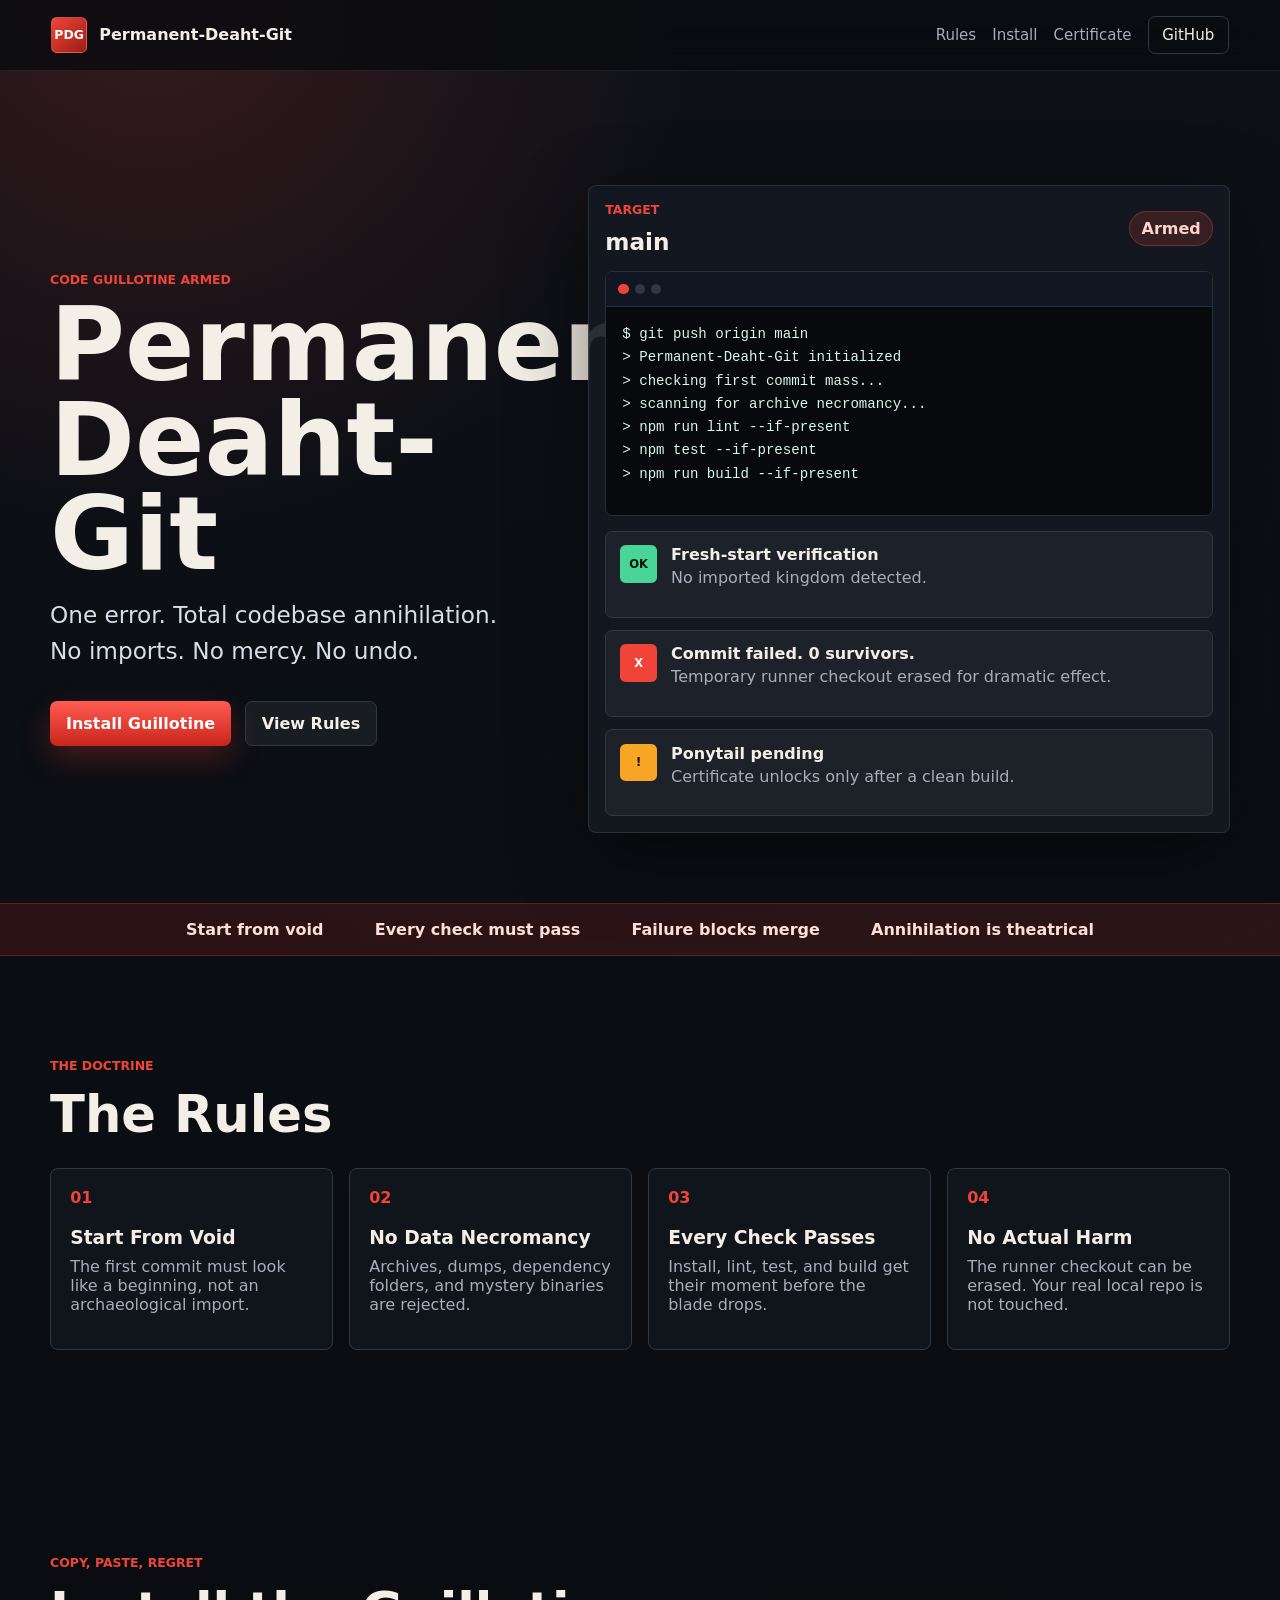
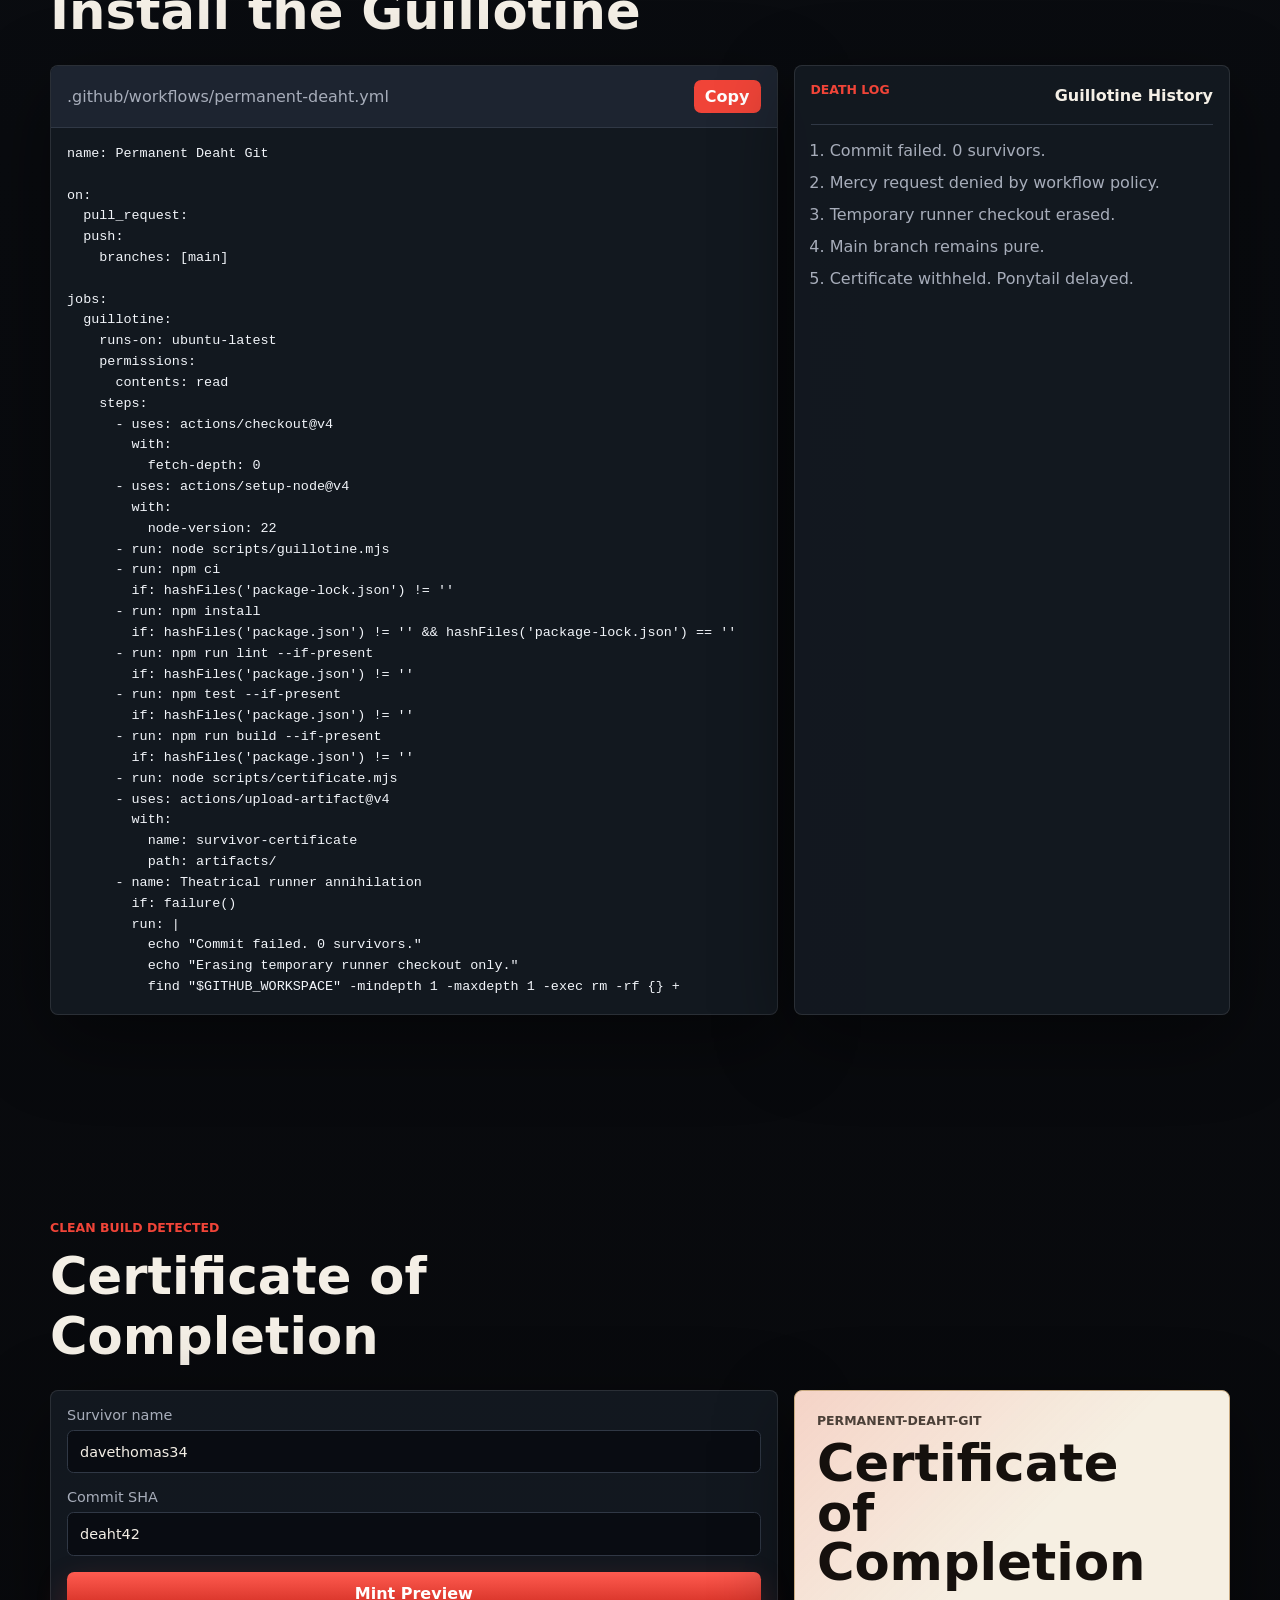
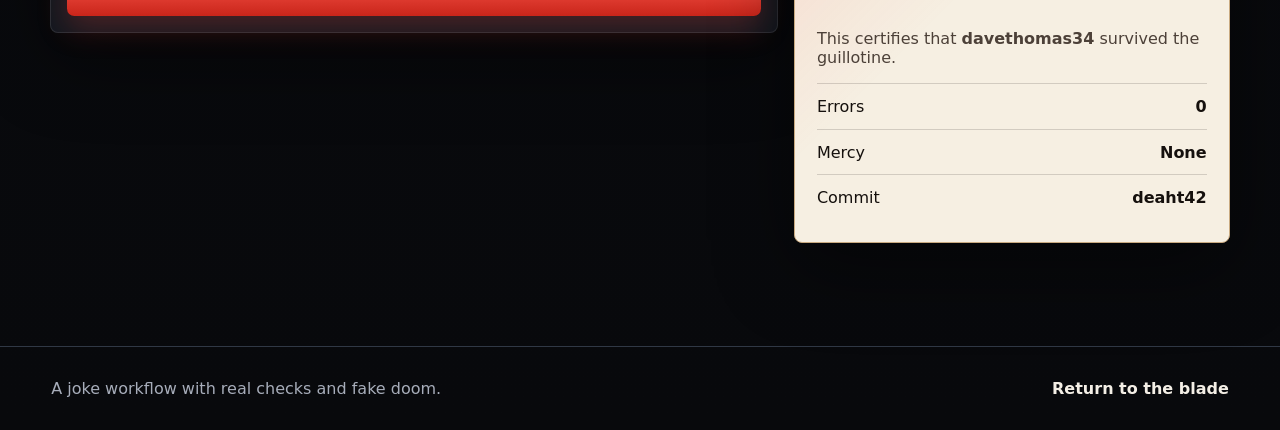
==== index.html @ dc702f4f "Launch Permanent-Deaht-Git" ====
<!doctype html>
<html lang="en">
  <head>
    <meta charset="utf-8">
    <meta name="viewport" content="width=device-width, initial-scale=1">
    <title>Permanent-Deaht-Git</title>
    <meta name="description" content="One error. No survivors. A joke CI gauntlet for developers with nothing left to lose.">
    <meta property="og:title" content="Permanent-Deaht-Git">
    <meta property="og:description" content="One error. No survivors.">
    <meta property="og:type" content="website">
    <link rel="stylesheet" href="styles.css">
  </head>
  <body>
    <header class="site-header">
      <a class="brand" href="#top" aria-label="Permanent-Deaht-Git home">
        <span class="brand-mark">PDG</span>
        <span>Permanent-Deaht-Git</span>
      </a>
      <nav class="nav-links" aria-label="Primary navigation">
        <a href="#rules">Rules</a>
        <a href="#install">Install</a>
        <a href="#certificate">Certificate</a>
        <a class="nav-button" href="https://github.com/davethomas34/Permanent-Deaht-Git">GitHub</a>
      </nav>
    </header>

    <main id="top">
      <section class="hero-section">
        <div class="hero-copy">
          <p class="eyebrow">Code Guillotine armed</p>
          <h1>Permanent-Deaht-Git</h1>
          <p class="hero-text">One error. Total codebase annihilation. No imports. No mercy. No undo.</p>
          <div class="hero-actions">
            <a class="button primary" href="#install">Install Guillotine</a>
            <a class="button secondary" href="#rules">View Rules</a>
          </div>
        </div>

        <div class="dashboard" aria-label="Permanent-Deaht-Git status dashboard">
          <div class="dashboard-top">
            <div>
              <p class="panel-label">Target</p>
              <strong>main</strong>
            </div>
            <div class="armed-pill">Armed</div>
          </div>

          <div class="terminal-panel">
            <div class="terminal-bar">
              <span></span>
              <span></span>
              <span></span>
            </div>
            <pre id="terminalLog" aria-live="polite"></pre>
          </div>

          <div class="check-grid">
            <article class="check-card passed">
              <span class="check-icon">OK</span>
              <div>
                <h2>Fresh-start verification</h2>
                <p>No imported kingdom detected.</p>
              </div>
            </article>
            <article class="check-card danger">
              <span class="check-icon">X</span>
              <div>
                <h2>Commit failed. 0 survivors.</h2>
                <p>Temporary runner checkout erased for dramatic effect.</p>
              </div>
            </article>
            <article class="check-card warning">
              <span class="check-icon">!</span>
              <div>
                <h2>Ponytail pending</h2>
                <p>Certificate unlocks only after a clean build.</p>
              </div>
            </article>
          </div>
        </div>
      </section>

      <section class="ticker" aria-label="Guillotine warning">
        <span>Start from void</span>
        <span>Every check must pass</span>
        <span>Failure blocks merge</span>
        <span>Annihilation is theatrical</span>
      </section>

      <section class="section" id="rules">
        <div class="section-heading">
          <p class="eyebrow">The doctrine</p>
          <h2>The Rules</h2>
        </div>
        <div class="rules-grid">
          <article>
            <span>01</span>
            <h3>Start From Void</h3>
            <p>The first commit must look like a beginning, not an archaeological import.</p>
          </article>
          <article>
            <span>02</span>
            <h3>No Data Necromancy</h3>
            <p>Archives, dumps, dependency folders, and mystery binaries are rejected.</p>
          </article>
          <article>
            <span>03</span>
            <h3>Every Check Passes</h3>
            <p>Install, lint, test, and build get their moment before the blade drops.</p>
          </article>
          <article>
            <span>04</span>
            <h3>No Actual Harm</h3>
            <p>The runner checkout can be erased. Your real local repo is not touched.</p>
          </article>
        </div>
      </section>

      <section class="section install-section" id="install">
        <div class="section-heading">
          <p class="eyebrow">Copy, paste, regret</p>
          <h2>Install the Guillotine</h2>
        </div>
        <div class="install-layout">
          <div class="code-shell">
            <div class="code-toolbar">
              <span>.github/workflows/permanent-deaht.yml</span>
              <button class="copy-button" type="button" data-copy-target="workflowCode">Copy</button>
            </div>
            <pre><code id="workflowCode">name: Permanent Deaht Git

on:
  pull_request:
  push:
    branches: [main]

jobs:
  guillotine:
    runs-on: ubuntu-latest
    permissions:
      contents: read
    steps:
      - uses: actions/checkout@v4
        with:
          fetch-depth: 0
      - uses: actions/setup-node@v4
        with:
          node-version: 22
      - run: node scripts/guillotine.mjs
      - run: npm ci
        if: hashFiles('package-lock.json') != ''
      - run: npm install
        if: hashFiles('package.json') != '' &amp;&amp; hashFiles('package-lock.json') == ''
      - run: npm run lint --if-present
        if: hashFiles('package.json') != ''
      - run: npm test --if-present
        if: hashFiles('package.json') != ''
      - run: npm run build --if-present
        if: hashFiles('package.json') != ''
      - run: node scripts/certificate.mjs
      - uses: actions/upload-artifact@v4
        with:
          name: survivor-certificate
          path: artifacts/
      - name: Theatrical runner annihilation
        if: failure()
        run: |
          echo "Commit failed. 0 survivors."
          echo "Erasing temporary runner checkout only."
          find "$GITHUB_WORKSPACE" -mindepth 1 -maxdepth 1 -exec rm -rf {} +</code></pre>
          </div>

          <div class="death-log">
            <div class="panel-heading">
              <p class="panel-label">Death log</p>
              <strong>Guillotine History</strong>
            </div>
            <ol id="deathLog"></ol>
          </div>
        </div>
      </section>

      <section class="section certificate-section" id="certificate">
        <div class="section-heading">
          <p class="eyebrow">Clean build detected</p>
          <h2>Certificate of Completion</h2>
        </div>
        <div class="certificate-layout">
          <form class="certificate-form" id="certificateForm">
            <label>
              Survivor name
              <input id="survivorName" type="text" value="davethomas34" maxlength="32">
            </label>
            <label>
              Commit SHA
              <input id="commitSha" type="text" value="deaht42" maxlength="18">
            </label>
            <button class="button primary" type="submit">Mint Preview</button>
          </form>

          <article class="certificate-card" aria-label="Certificate preview">
            <p class="certificate-kicker">Permanent-Deaht-Git</p>
            <h2>Certificate of Completion</h2>
            <p>This certifies that <strong id="certName">davethomas34</strong> survived the guillotine.</p>
            <div class="certificate-row">
              <span>Errors</span>
              <strong>0</strong>
            </div>
            <div class="certificate-row">
              <span>Mercy</span>
              <strong>None</strong>
            </div>
            <div class="certificate-row">
              <span>Commit</span>
              <strong id="certSha">deaht42</strong>
            </div>
          </article>
        </div>
      </section>
    </main>

    <footer class="site-footer">
      <p>A joke workflow with real checks and fake doom.</p>
      <a href="#top">Return to the blade</a>
    </footer>

    <script src="app.js"></script>
  </body>
</html>
---- styles.css ----
:root {
  color-scheme: dark;
  --bg: #090b0f;
  --bg-soft: #10141b;
  --panel: #151a22;
  --panel-strong: #1d2430;
  --text: #f4efe6;
  --muted: #a7adba;
  --line: #303845;
  --red: #f04438;
  --red-dark: #9d1d16;
  --amber: #f6a524;
  --green: #48d597;
  --shadow: 0 24px 80px rgba(0, 0, 0, 0.45);
}

* {
  box-sizing: border-box;
}

html {
  scroll-behavior: smooth;
}

body {
  margin: 0;
  background:
    radial-gradient(circle at 12% 0%, rgba(240, 68, 56, 0.18), transparent 34rem),
    linear-gradient(180deg, #0d1117 0%, var(--bg) 48%, #08090c 100%);
  color: var(--text);
  font-family: Inter, ui-sans-serif, system-ui, -apple-system, BlinkMacSystemFont, "Segoe UI", sans-serif;
  letter-spacing: 0;
}

a {
  color: inherit;
  text-decoration: none;
}

button,
input {
  font: inherit;
}

.site-header {
  position: sticky;
  top: 0;
  z-index: 5;
  display: flex;
  align-items: center;
  justify-content: space-between;
  gap: 1rem;
  padding: 1rem clamp(1rem, 4vw, 4rem);
  background: rgba(9, 11, 15, 0.82);
  border-bottom: 1px solid rgba(255, 255, 255, 0.08);
  backdrop-filter: blur(18px);
}

.brand,
.nav-links,
.hero-actions,
.dashboard-top,
.code-toolbar,
.panel-heading,
.certificate-row {
  display: flex;
  align-items: center;
}

.brand {
  gap: 0.75rem;
  font-weight: 800;
}

.brand-mark {
  display: grid;
  width: 2.25rem;
  height: 2.25rem;
  place-items: center;
  color: white;
  background: linear-gradient(135deg, var(--red), var(--red-dark));
  border: 1px solid rgba(255, 255, 255, 0.18);
  border-radius: 0.35rem;
  font-size: 0.78rem;
}

.nav-links {
  gap: 1rem;
  color: var(--muted);
  font-size: 0.94rem;
}

.nav-links a:hover {
  color: var(--text);
}

.nav-button {
  padding: 0.55rem 0.85rem;
  color: var(--text);
  border: 1px solid var(--line);
  border-radius: 0.45rem;
}

.hero-section {
  min-height: calc(100vh - 4.25rem);
  display: grid;
  grid-template-columns: minmax(0, 0.85fr) minmax(22rem, 1.15fr);
  gap: clamp(2rem, 5vw, 5rem);
  align-items: center;
  width: min(1180px, calc(100% - 2rem));
  margin: 0 auto;
  padding: clamp(3rem, 6vw, 7rem) 0 2rem;
}

.eyebrow,
.panel-label,
.certificate-kicker {
  margin: 0 0 0.7rem;
  color: var(--red);
  font-size: 0.78rem;
  font-weight: 800;
  text-transform: uppercase;
}

h1,
h2,
h3,
p {
  margin-top: 0;
}

h1 {
  max-width: 10ch;
  margin-bottom: 1rem;
  font-size: clamp(3rem, 8vw, 6.7rem);
  line-height: 0.92;
}

.hero-text {
  max-width: 36rem;
  color: #d9ddE7;
  font-size: clamp(1.1rem, 2vw, 1.45rem);
  line-height: 1.55;
}

.hero-actions {
  flex-wrap: wrap;
  gap: 0.85rem;
  margin-top: 2rem;
}

.button,
.copy-button {
  border: 0;
  cursor: pointer;
  border-radius: 0.45rem;
  font-weight: 800;
}

.button {
  display: inline-flex;
  align-items: center;
  justify-content: center;
  min-height: 2.8rem;
  padding: 0 1rem;
}

.primary {
  color: white;
  background: linear-gradient(180deg, #ff5b50, #c9251a);
  box-shadow: 0 12px 30px rgba(240, 68, 56, 0.25);
}

.secondary {
  color: var(--text);
  background: rgba(255, 255, 255, 0.06);
  border: 1px solid var(--line);
}

.dashboard,
.code-shell,
.death-log,
.certificate-card,
.certificate-form {
  background: rgba(21, 26, 34, 0.9);
  border: 1px solid rgba(255, 255, 255, 0.1);
  border-radius: 0.5rem;
  box-shadow: var(--shadow);
}

.dashboard {
  padding: 1rem;
}

.dashboard-top {
  justify-content: space-between;
  gap: 1rem;
  margin-bottom: 1rem;
}

.dashboard-top strong {
  font-size: 1.45rem;
}

.armed-pill {
  padding: 0.45rem 0.7rem;
  color: #ffd2cc;
  background: rgba(240, 68, 56, 0.16);
  border: 1px solid rgba(240, 68, 56, 0.35);
  border-radius: 99rem;
  font-weight: 800;
}

.terminal-panel {
  overflow: hidden;
  background: #07090d;
  border: 1px solid #26303d;
  border-radius: 0.45rem;
}

.terminal-bar {
  display: flex;
  gap: 0.38rem;
  padding: 0.75rem;
  background: #111722;
  border-bottom: 1px solid #26303d;
}

.terminal-bar span {
  width: 0.64rem;
  height: 0.64rem;
  background: var(--line);
  border-radius: 50%;
}

.terminal-bar span:first-child {
  background: var(--red);
}

#terminalLog {
  min-height: 13rem;
  margin: 0;
  padding: 1rem;
  color: #d7f7e7;
  font-family: "SFMono-Regular", Consolas, "Liberation Mono", monospace;
  font-size: 0.88rem;
  line-height: 1.65;
  white-space: pre-wrap;
}

.check-grid {
  display: grid;
  gap: 0.75rem;
  margin-top: 0.9rem;
}

.check-card {
  display: grid;
  grid-template-columns: 2.35rem 1fr;
  gap: 0.85rem;
  padding: 0.85rem;
  background: rgba(255, 255, 255, 0.045);
  border: 1px solid var(--line);
  border-radius: 0.45rem;
}

.check-card h2 {
  margin-bottom: 0.25rem;
  font-size: 1rem;
}

.check-card p,
.rules-grid p,
.death-log li,
.site-footer,
.certificate-form label {
  color: var(--muted);
}

.check-icon {
  display: grid;
  width: 2.35rem;
  height: 2.35rem;
  place-items: center;
  border-radius: 0.35rem;
  font-size: 0.72rem;
  font-weight: 900;
}

.passed .check-icon {
  color: #06130d;
  background: var(--green);
}

.danger .check-icon {
  color: white;
  background: var(--red);
}

.warning .check-icon {
  color: #140b00;
  background: var(--amber);
}

.ticker {
  display: flex;
  justify-content: center;
  gap: clamp(1rem, 4vw, 4rem);
  padding: 1rem;
  color: #ffded9;
  background: linear-gradient(90deg, rgba(157, 29, 22, 0.22), rgba(240, 68, 56, 0.14));
  border-block: 1px solid rgba(240, 68, 56, 0.28);
  font-weight: 800;
}

.section {
  width: min(1180px, calc(100% - 2rem));
  margin: 0 auto;
  padding: clamp(4rem, 8vw, 6.5rem) 0;
}

.section-heading {
  max-width: 42rem;
  margin-bottom: 1.5rem;
}

.section-heading h2 {
  margin-bottom: 0;
  font-size: clamp(2rem, 4vw, 3.6rem);
}

.rules-grid {
  display: grid;
  grid-template-columns: repeat(4, minmax(0, 1fr));
  gap: 1rem;
}

.rules-grid article {
  padding: 1.2rem;
  background: var(--bg-soft);
  border: 1px solid var(--line);
  border-radius: 0.5rem;
}

.rules-grid span {
  color: var(--red);
  font-weight: 900;
}

.rules-grid h3 {
  margin: 1.2rem 0 0.6rem;
}

.install-layout,
.certificate-layout {
  display: grid;
  grid-template-columns: minmax(0, 1.25fr) minmax(18rem, 0.75fr);
  gap: 1rem;
}

.code-shell {
  overflow: hidden;
}

.code-toolbar {
  justify-content: space-between;
  gap: 1rem;
  padding: 0.85rem 1rem;
  color: var(--muted);
  background: var(--panel-strong);
  border-bottom: 1px solid var(--line);
}

.copy-button {
  padding: 0.45rem 0.7rem;
  color: white;
  background: var(--red);
}

.code-shell pre {
  overflow-x: auto;
  margin: 0;
  padding: 1rem;
}

.code-shell code {
  color: #f2f5fa;
  font-family: "SFMono-Regular", Consolas, "Liberation Mono", monospace;
  font-size: 0.84rem;
  line-height: 1.55;
}

.death-log {
  padding: 1rem;
}

.panel-heading {
  justify-content: space-between;
  gap: 1rem;
  padding-bottom: 1rem;
  border-bottom: 1px solid var(--line);
}

.death-log ol {
  display: grid;
  gap: 0.8rem;
  margin: 1rem 0 0;
  padding-left: 1.2rem;
}

.certificate-layout {
  align-items: start;
}

.certificate-form {
  display: grid;
  gap: 1rem;
  padding: 1rem;
}

.certificate-form label {
  display: grid;
  gap: 0.45rem;
  font-size: 0.9rem;
}

.certificate-form input {
  width: 100%;
  min-height: 2.7rem;
  padding: 0 0.75rem;
  color: var(--text);
  background: #090c12;
  border: 1px solid var(--line);
  border-radius: 0.4rem;
}

.certificate-card {
  position: relative;
  overflow: hidden;
  min-height: 23rem;
  padding: 1.4rem;
  background:
    linear-gradient(135deg, rgba(240, 68, 56, 0.16), transparent 42%),
    #f6efe2;
  color: #15100d;
  border-color: #c9aa80;
}

.certificate-card h2 {
  max-width: 9ch;
  font-size: clamp(2rem, 4vw, 3.5rem);
  line-height: 0.96;
}

.certificate-card p {
  color: #4c4038;
}

.certificate-kicker {
  color: var(--red-dark);
}

.certificate-row {
  justify-content: space-between;
  gap: 1rem;
  padding: 0.8rem 0;
  border-top: 1px solid rgba(21, 16, 13, 0.16);
}

.site-footer {
  display: flex;
  justify-content: space-between;
  gap: 1rem;
  padding: 2rem clamp(1rem, 4vw, 4rem);
  border-top: 1px solid var(--line);
}

.site-footer p {
  margin: 0;
}

.site-footer a {
  color: var(--text);
  font-weight: 800;
}

@media (max-width: 900px) {
  .site-header,
  .nav-links,
  .ticker,
  .site-footer {
    align-items: flex-start;
    flex-direction: column;
  }

  .hero-section,
  .install-layout,
  .certificate-layout {
    grid-template-columns: 1fr;
  }

  .rules-grid {
    grid-template-columns: repeat(2, minmax(0, 1fr));
  }
}

@media (max-width: 620px) {
  .nav-links {
    width: 100%;
  }

  .rules-grid {
    grid-template-columns: 1fr;
  }

  .dashboard,
  .certificate-card {
    padding: 0.75rem;
  }

  .hero-section {
    padding-top: 2rem;
  }
}
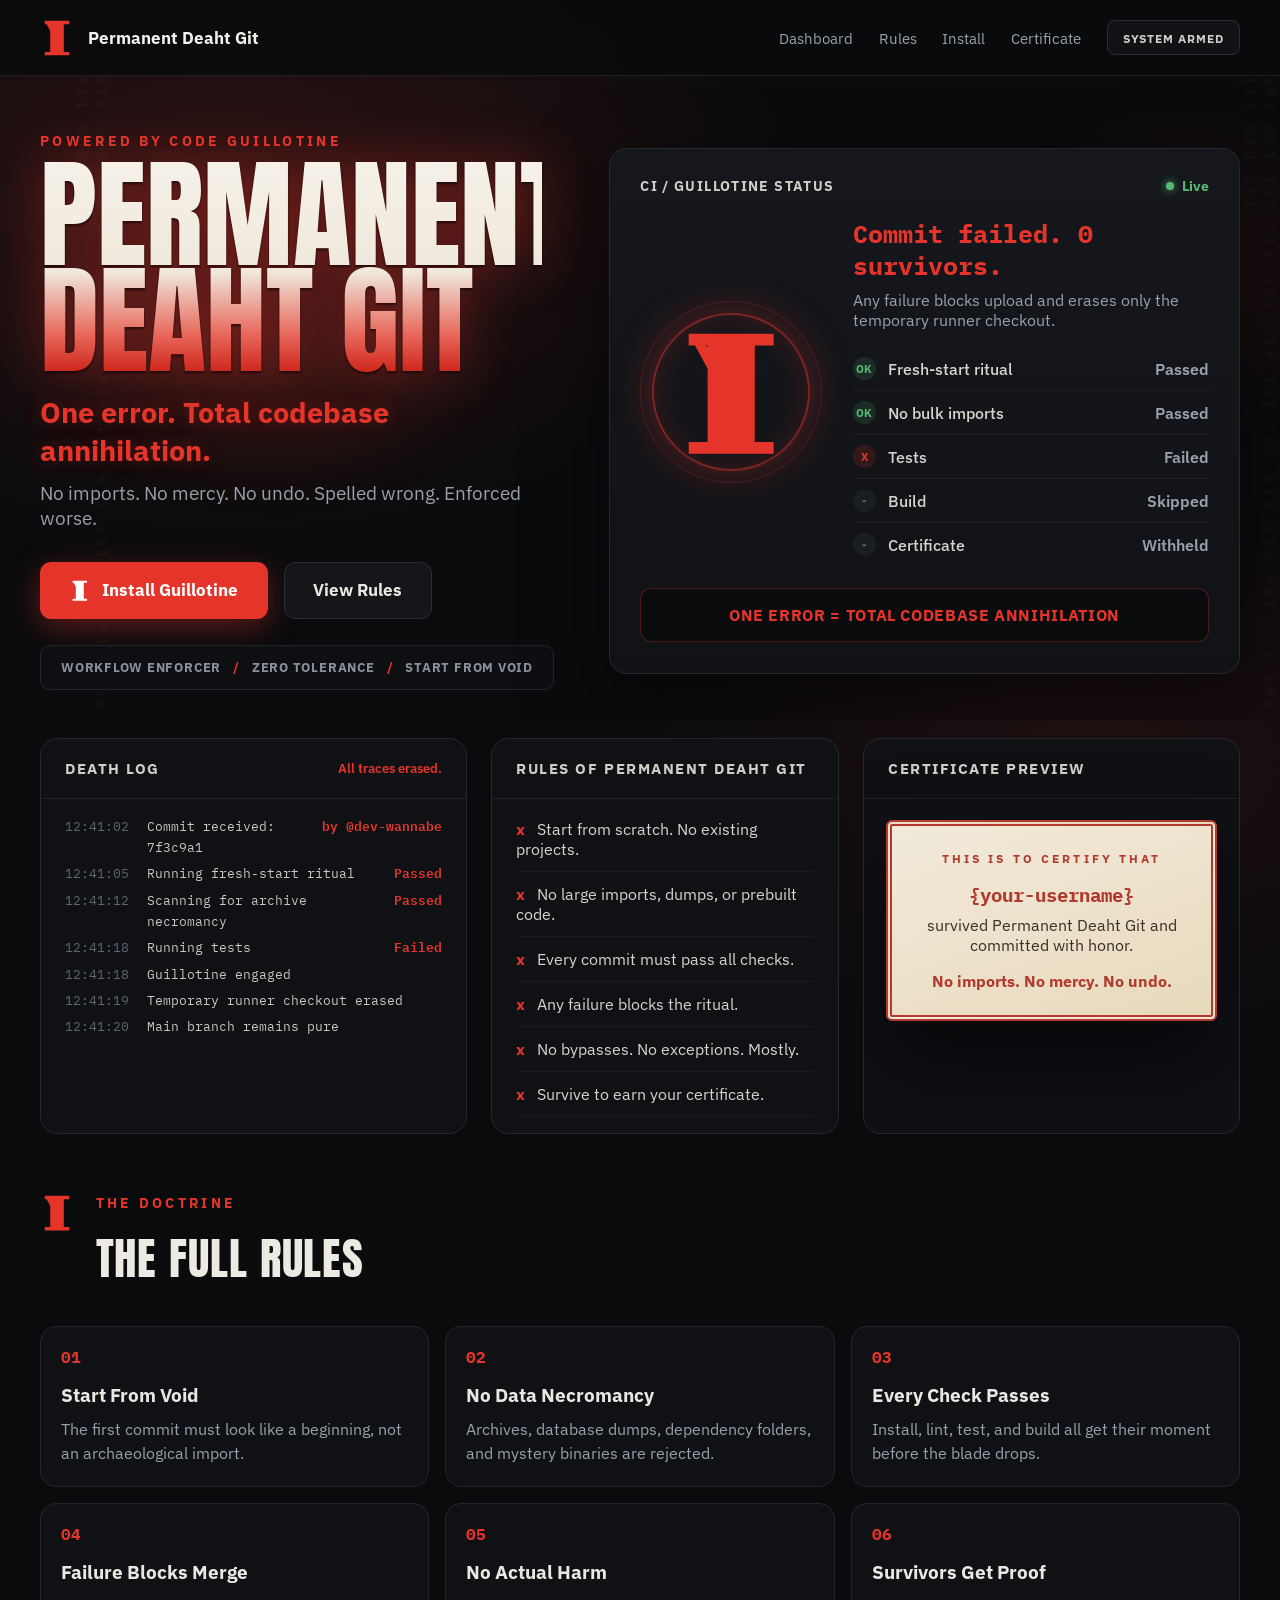
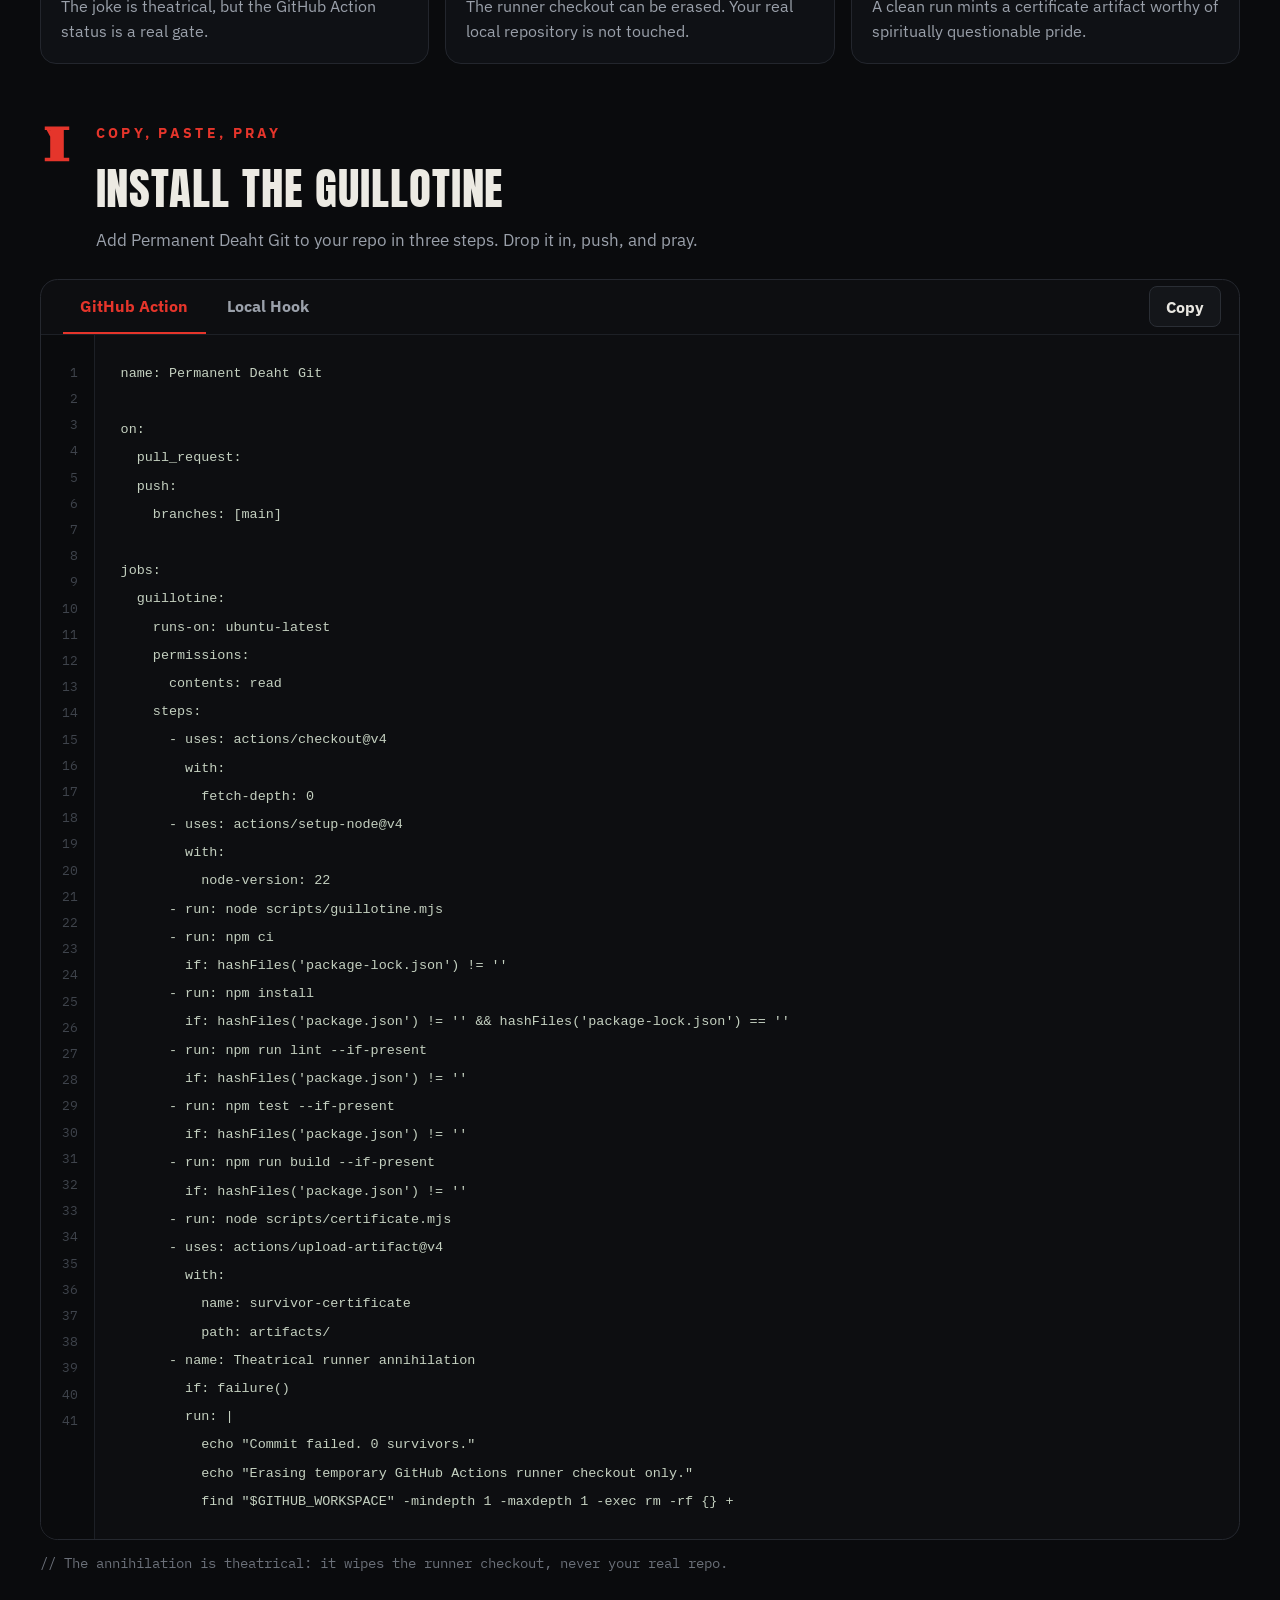
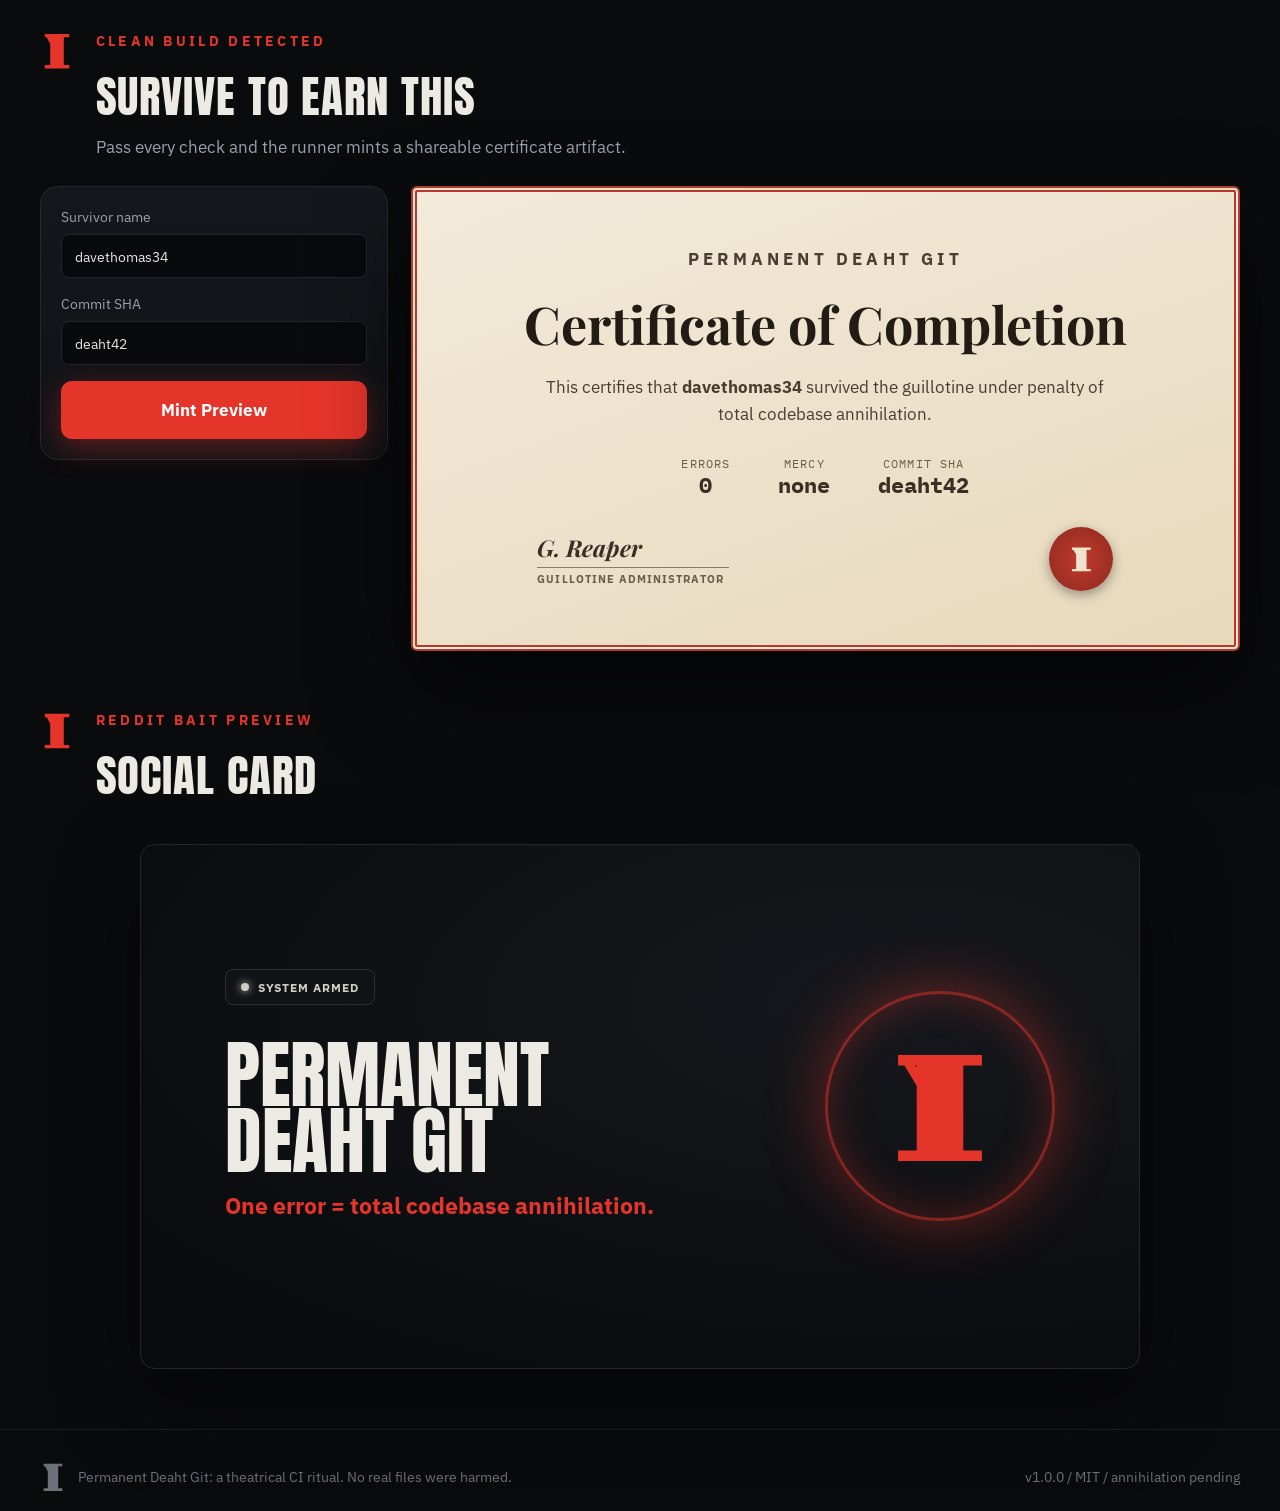
==== commit 6df5ece5: "Integrate cursed dashboard design" ====
--- a/index.html
+++ b/index.html
@@ -3,188 +3,175 @@
   <head>
     <meta charset="utf-8">
     <meta name="viewport" content="width=device-width, initial-scale=1">
-    <title>Permanent-Deaht-Git</title>
-    <meta name="description" content="One error. No survivors. A joke CI gauntlet for developers with nothing left to lose.">
-    <meta property="og:title" content="Permanent-Deaht-Git">
-    <meta property="og:description" content="One error. No survivors.">
+    <title>Permanent Deaht Git</title>
+    <meta name="description" content="One error. No survivors. A theatrical CI ritual with real checks and fake doom.">
+    <meta property="og:title" content="Permanent Deaht Git">
+    <meta property="og:description" content="One error equals total codebase annihilation.">
     <meta property="og:type" content="website">
-    <link rel="stylesheet" href="styles.css">
+    <link rel="preconnect" href="https://fonts.googleapis.com">
+    <link rel="preconnect" href="https://fonts.gstatic.com" crossorigin>
+    <link href="https://fonts.googleapis.com/css2?family=Anton&family=IBM+Plex+Mono:wght@400;500;600&family=IBM+Plex+Sans:wght@400;500;600;700&family=Playfair+Display:ital,wght@0,700;1,600&display=swap" rel="stylesheet">
+    <link rel="stylesheet" href="site.css?v=2">
   </head>
   <body>
     <header class="site-header">
-      <a class="brand" href="#top" aria-label="Permanent-Deaht-Git home">
-        <span class="brand-mark">PDG</span>
-        <span>Permanent-Deaht-Git</span>
+      <a class="brand" href="#top" aria-label="Permanent Deaht Git home">
+        <span class="guillotine-mark" aria-hidden="true"></span>
+        <span>Permanent Deaht Git</span>
       </a>
       <nav class="nav-links" aria-label="Primary navigation">
+        <a href="#dashboard">Dashboard</a>
         <a href="#rules">Rules</a>
         <a href="#install">Install</a>
         <a href="#certificate">Certificate</a>
-        <a class="nav-button" href="https://github.com/davethomas34/Permanent-Deaht-Git">GitHub</a>
+        <a class="status-pill" href="https://github.com/davethomas34/Permanent-Deaht-Git">System Armed</a>
       </nav>
     </header>
 
     <main id="top">
-      <section class="hero-section">
-        <div class="hero-copy">
-          <p class="eyebrow">Code Guillotine armed</p>
-          <h1>Permanent-Deaht-Git</h1>
-          <p class="hero-text">One error. Total codebase annihilation. No imports. No mercy. No undo.</p>
-          <div class="hero-actions">
-            <a class="button primary" href="#install">Install Guillotine</a>
-            <a class="button secondary" href="#rules">View Rules</a>
-          </div>
-        </div>
-
-        <div class="dashboard" aria-label="Permanent-Deaht-Git status dashboard">
-          <div class="dashboard-top">
-            <div>
-              <p class="panel-label">Target</p>
-              <strong>main</strong>
-            </div>
-            <div class="armed-pill">Armed</div>
-          </div>
-
-          <div class="terminal-panel">
-            <div class="terminal-bar">
-              <span></span>
-              <span></span>
-              <span></span>
-            </div>
-            <pre id="terminalLog" aria-live="polite"></pre>
-          </div>
-
-          <div class="check-grid">
-            <article class="check-card passed">
-              <span class="check-icon">OK</span>
+      <section class="hero-shell" id="dashboard">
+        <div class="noise-field" aria-hidden="true">
+          <span class="binary left">010 111 001 101 000 111 010 101 011 001 110 010 100 111 001 011</span>
+          <span class="binary right">101 001 111 010 001 010 111 100 010 110 001 101 000 111 010 001</span>
+          <span class="haze one"></span>
+          <span class="haze two"></span>
+        </div>
+
+        <div class="hero-grid">
+          <section class="hero-copy" aria-labelledby="hero-title">
+            <p class="overline">Powered by Code Guillotine</p>
+            <h1 id="hero-title">Permanent<br>Deaht Git</h1>
+            <p class="danger-line">One error. Total codebase annihilation.</p>
+            <p class="subline">No imports. No mercy. No undo. Spelled wrong. Enforced worse.</p>
+            <div class="hero-actions">
+              <a class="button primary" href="#install">
+                <span class="button-mark" aria-hidden="true"></span>
+                Install Guillotine
+              </a>
+              <a class="button secondary" href="#rules">View Rules</a>
+            </div>
+            <div class="ritual-strip" aria-label="Workflow tags">
+              <span>Workflow Enforcer</span>
+              <span>Zero Tolerance</span>
+              <span>Start From Void</span>
+            </div>
+          </section>
+
+          <aside class="ci-panel" aria-label="CI guillotine status">
+            <div class="panel-heading">
+              <span>CI / Guillotine Status</span>
+              <strong><span class="live-dot"></span>Live</strong>
+            </div>
+            <div class="ci-core">
+              <div class="emblem" aria-hidden="true">
+                <span class="emblem-ring"></span>
+                <span class="guillotine-large"></span>
+              </div>
               <div>
-                <h2>Fresh-start verification</h2>
-                <p>No imported kingdom detected.</p>
+                <p class="mono-fail">Commit failed. 0 survivors.</p>
+                <p class="muted">Any failure blocks upload and erases only the temporary runner checkout.</p>
+                <ul class="check-list">
+                  <li><span class="pass">OK</span><strong>Fresh-start ritual</strong><em>Passed</em></li>
+                  <li><span class="pass">OK</span><strong>No bulk imports</strong><em>Passed</em></li>
+                  <li><span class="fail">X</span><strong>Tests</strong><em>Failed</em></li>
+                  <li><span class="wait">-</span><strong>Build</strong><em>Skipped</em></li>
+                  <li><span class="wait">-</span><strong>Certificate</strong><em>Withheld</em></li>
+                </ul>
               </div>
-            </article>
-            <article class="check-card danger">
-              <span class="check-icon">X</span>
-              <div>
-                <h2>Commit failed. 0 survivors.</h2>
-                <p>Temporary runner checkout erased for dramatic effect.</p>
-              </div>
-            </article>
-            <article class="check-card warning">
-              <span class="check-icon">!</span>
-              <div>
-                <h2>Ponytail pending</h2>
-                <p>Certificate unlocks only after a clean build.</p>
-              </div>
-            </article>
-          </div>
-        </div>
-      </section>
-
-      <section class="ticker" aria-label="Guillotine warning">
-        <span>Start from void</span>
-        <span>Every check must pass</span>
-        <span>Failure blocks merge</span>
-        <span>Annihilation is theatrical</span>
+            </div>
+            <p class="warning-band">One error = total codebase annihilation</p>
+          </aside>
+        </div>
+      </section>
+
+      <section class="triad">
+        <article class="dark-card log-card">
+          <header>
+            <h2>Death Log</h2>
+            <span>All traces erased.</span>
+          </header>
+          <ol id="deathLog" class="event-log"></ol>
+        </article>
+
+        <article class="dark-card compact-rules">
+          <header>
+            <h2>Rules of Permanent Deaht Git</h2>
+          </header>
+          <ul>
+            <li>Start from scratch. No existing projects.</li>
+            <li>No large imports, dumps, or prebuilt code.</li>
+            <li>Every commit must pass all checks.</li>
+            <li>Any failure blocks the ritual.</li>
+            <li>No bypasses. No exceptions. Mostly.</li>
+            <li>Survive to earn your certificate.</li>
+          </ul>
+        </article>
+
+        <article class="dark-card mini-cert">
+          <header>
+            <h2>Certificate Preview</h2>
+          </header>
+          <div class="paper small-paper">
+            <p class="paper-kicker">This is to certify that</p>
+            <h3>{your-username}</h3>
+            <p>survived Permanent Deaht Git and committed with honor.</p>
+            <strong>No imports. No mercy. No undo.</strong>
+          </div>
+        </article>
       </section>
 
       <section class="section" id="rules">
-        <div class="section-heading">
-          <p class="eyebrow">The doctrine</p>
-          <h2>The Rules</h2>
+        <div class="section-title">
+          <span class="guillotine-mark" aria-hidden="true"></span>
+          <div>
+            <p class="overline">The doctrine</p>
+            <h2>The Full Rules</h2>
+          </div>
         </div>
         <div class="rules-grid">
-          <article>
-            <span>01</span>
-            <h3>Start From Void</h3>
-            <p>The first commit must look like a beginning, not an archaeological import.</p>
-          </article>
-          <article>
-            <span>02</span>
-            <h3>No Data Necromancy</h3>
-            <p>Archives, dumps, dependency folders, and mystery binaries are rejected.</p>
-          </article>
-          <article>
-            <span>03</span>
-            <h3>Every Check Passes</h3>
-            <p>Install, lint, test, and build get their moment before the blade drops.</p>
-          </article>
-          <article>
-            <span>04</span>
-            <h3>No Actual Harm</h3>
-            <p>The runner checkout can be erased. Your real local repo is not touched.</p>
-          </article>
-        </div>
-      </section>
-
-      <section class="section install-section" id="install">
-        <div class="section-heading">
-          <p class="eyebrow">Copy, paste, regret</p>
-          <h2>Install the Guillotine</h2>
-        </div>
-        <div class="install-layout">
-          <div class="code-shell">
-            <div class="code-toolbar">
-              <span>.github/workflows/permanent-deaht.yml</span>
-              <button class="copy-button" type="button" data-copy-target="workflowCode">Copy</button>
-            </div>
-            <pre><code id="workflowCode">name: Permanent Deaht Git
-
-on:
-  pull_request:
-  push:
-    branches: [main]
-
-jobs:
-  guillotine:
-    runs-on: ubuntu-latest
-    permissions:
-      contents: read
-    steps:
-      - uses: actions/checkout@v4
-        with:
-          fetch-depth: 0
-      - uses: actions/setup-node@v4
-        with:
-          node-version: 22
-      - run: node scripts/guillotine.mjs
-      - run: npm ci
-        if: hashFiles('package-lock.json') != ''
-      - run: npm install
-        if: hashFiles('package.json') != '' &amp;&amp; hashFiles('package-lock.json') == ''
-      - run: npm run lint --if-present
-        if: hashFiles('package.json') != ''
-      - run: npm test --if-present
-        if: hashFiles('package.json') != ''
-      - run: npm run build --if-present
-        if: hashFiles('package.json') != ''
-      - run: node scripts/certificate.mjs
-      - uses: actions/upload-artifact@v4
-        with:
-          name: survivor-certificate
-          path: artifacts/
-      - name: Theatrical runner annihilation
-        if: failure()
-        run: |
-          echo "Commit failed. 0 survivors."
-          echo "Erasing temporary runner checkout only."
-          find "$GITHUB_WORKSPACE" -mindepth 1 -maxdepth 1 -exec rm -rf {} +</code></pre>
-          </div>
-
-          <div class="death-log">
-            <div class="panel-heading">
-              <p class="panel-label">Death log</p>
-              <strong>Guillotine History</strong>
-            </div>
-            <ol id="deathLog"></ol>
-          </div>
-        </div>
+          <article><span>01</span><h3>Start From Void</h3><p>The first commit must look like a beginning, not an archaeological import.</p></article>
+          <article><span>02</span><h3>No Data Necromancy</h3><p>Archives, database dumps, dependency folders, and mystery binaries are rejected.</p></article>
+          <article><span>03</span><h3>Every Check Passes</h3><p>Install, lint, test, and build all get their moment before the blade drops.</p></article>
+          <article><span>04</span><h3>Failure Blocks Merge</h3><p>The joke is theatrical, but the GitHub Action status is a real gate.</p></article>
+          <article><span>05</span><h3>No Actual Harm</h3><p>The runner checkout can be erased. Your real local repository is not touched.</p></article>
+          <article><span>06</span><h3>Survivors Get Proof</h3><p>A clean run mints a certificate artifact worthy of spiritually questionable pride.</p></article>
+        </div>
+      </section>
+
+      <section class="section" id="install">
+        <div class="section-title">
+          <span class="guillotine-mark" aria-hidden="true"></span>
+          <div>
+            <p class="overline">Copy, paste, pray</p>
+            <h2>Install the Guillotine</h2>
+            <p>Add Permanent Deaht Git to your repo in three steps. Drop it in, push, and pray.</p>
+          </div>
+        </div>
+
+        <div class="install-card">
+          <div class="tabs" role="tablist" aria-label="Install snippets">
+            <button class="tab active" type="button" data-tab="workflow">GitHub Action</button>
+            <button class="tab" type="button" data-tab="hook">Local Hook</button>
+            <button class="copy-button" type="button" data-copy-target="codeBlock">Copy</button>
+          </div>
+          <div class="code-frame">
+            <pre class="line-numbers" id="lineNumbers" aria-hidden="true"></pre>
+            <pre><code id="codeBlock"></code></pre>
+          </div>
+        </div>
+        <p class="code-note">// The annihilation is theatrical: it wipes the runner checkout, never your real repo.</p>
       </section>
 
       <section class="section certificate-section" id="certificate">
-        <div class="section-heading">
-          <p class="eyebrow">Clean build detected</p>
-          <h2>Certificate of Completion</h2>
-        </div>
+        <div class="section-title">
+          <span class="guillotine-mark" aria-hidden="true"></span>
+          <div>
+            <p class="overline">Clean build detected</p>
+            <h2>Survive to Earn This</h2>
+            <p>Pass every check and the runner mints a shareable certificate artifact.</p>
+          </div>
+        </div>
+
         <div class="certificate-layout">
           <form class="certificate-form" id="certificateForm">
             <label>
@@ -198,33 +185,50 @@
             <button class="button primary" type="submit">Mint Preview</button>
           </form>
 
-          <article class="certificate-card" aria-label="Certificate preview">
-            <p class="certificate-kicker">Permanent-Deaht-Git</p>
+          <article class="paper certificate-card" aria-label="Certificate preview">
+            <p class="paper-kicker">Permanent Deaht Git</p>
             <h2>Certificate of Completion</h2>
-            <p>This certifies that <strong id="certName">davethomas34</strong> survived the guillotine.</p>
-            <div class="certificate-row">
-              <span>Errors</span>
-              <strong>0</strong>
-            </div>
-            <div class="certificate-row">
-              <span>Mercy</span>
-              <strong>None</strong>
-            </div>
-            <div class="certificate-row">
-              <span>Commit</span>
-              <strong id="certSha">deaht42</strong>
-            </div>
+            <p>This certifies that <strong id="certName">davethomas34</strong> survived the guillotine under penalty of total codebase annihilation.</p>
+            <div class="certificate-stats">
+              <div><span>Errors</span><strong>0</strong></div>
+              <div><span>Mercy</span><strong>none</strong></div>
+              <div><span>Commit SHA</span><strong id="certSha">deaht42</strong></div>
+            </div>
+            <footer>
+              <div>
+                <strong class="signature">G. Reaper</strong>
+                <span>Guillotine Administrator</span>
+              </div>
+              <span class="seal" aria-hidden="true"></span>
+            </footer>
           </article>
         </div>
       </section>
+
+      <section class="section social-section" id="social">
+        <div class="section-title">
+          <span class="guillotine-mark" aria-hidden="true"></span>
+          <div>
+            <p class="overline">Reddit bait preview</p>
+            <h2>Social Card</h2>
+          </div>
+        </div>
+        <div class="og-card">
+          <div>
+            <p class="armed-label"><span class="live-dot"></span>System Armed</p>
+            <h2>Permanent<br>Deaht Git</h2>
+            <p>One error = total codebase annihilation.</p>
+          </div>
+          <span class="og-emblem" aria-hidden="true"></span>
+        </div>
+      </section>
     </main>
 
     <footer class="site-footer">
-      <p>A joke workflow with real checks and fake doom.</p>
-      <a href="#top">Return to the blade</a>
+      <span><span class="guillotine-mark muted-mark" aria-hidden="true"></span> Permanent Deaht Git: a theatrical CI ritual. No real files were harmed.</span>
+      <span>v1.0.0 / MIT / annihilation pending</span>
     </footer>
 
-    <script src="app.js"></script>
+    <script src="site.js?v=2"></script>
   </body>
 </html>
-
--- a/site.css
+++ b/site.css
@@ -0,0 +1,1066 @@
+:root {
+  color-scheme: dark;
+  --bg: #0a0b0d;
+  --panel: #0f1115;
+  --panel-2: #15171c;
+  --line: #23262d;
+  --line-2: #2a2e35;
+  --text: #e9e7e1;
+  --text-strong: #f3f1eb;
+  --muted: #9aa0aa;
+  --dim: #6b7079;
+  --red: #e5352b;
+  --red-dark: #8e1f18;
+  --green: #56b974;
+  --amber: #f0a730;
+  --paper: #f2eada;
+  --paper-2: #e7d9bc;
+  --ink: #3a2f25;
+  --shadow: 0 30px 80px rgba(0, 0, 0, 0.5);
+}
+
+* {
+  box-sizing: border-box;
+}
+
+html {
+  scroll-behavior: smooth;
+}
+
+body {
+  margin: 0;
+  overflow-x: hidden;
+  background:
+    radial-gradient(900px 560px at 18% 4%, rgba(229, 53, 43, 0.16), transparent 64%),
+    radial-gradient(700px 420px at 86% 16%, rgba(229, 53, 43, 0.09), transparent 70%),
+    var(--bg);
+  color: var(--text);
+  font-family: "IBM Plex Sans", system-ui, -apple-system, BlinkMacSystemFont, "Segoe UI", sans-serif;
+  letter-spacing: 0;
+}
+
+a {
+  color: inherit;
+  text-decoration: none;
+}
+
+button,
+input {
+  font: inherit;
+}
+
+.site-header {
+  position: sticky;
+  top: 0;
+  z-index: 20;
+  display: flex;
+  align-items: center;
+  justify-content: space-between;
+  gap: 2rem;
+  height: 76px;
+  padding: 0 clamp(1rem, 4vw, 2.5rem);
+  background: rgba(10, 11, 13, 0.84);
+  border-bottom: 1px solid #1a1d22;
+  backdrop-filter: blur(12px);
+}
+
+.brand,
+.nav-links,
+.hero-actions,
+.ritual-strip,
+.panel-heading,
+.ci-core,
+.check-list li,
+.triad header,
+.section-title,
+.tabs,
+.certificate-card footer,
+.site-footer {
+  display: flex;
+  align-items: center;
+}
+
+.brand {
+  gap: 0.85rem;
+  color: var(--text-strong);
+  font-size: 1.08rem;
+  font-weight: 700;
+}
+
+.nav-links {
+  gap: clamp(0.8rem, 2vw, 1.85rem);
+  color: var(--muted);
+  font-size: 0.95rem;
+}
+
+.nav-links a:hover {
+  color: var(--text);
+}
+
+.status-pill,
+.armed-label {
+  display: inline-flex;
+  align-items: center;
+  gap: 0.55rem;
+  padding: 0.55rem 0.95rem;
+  color: #cfcdc6;
+  background: #101216;
+  border: 1px solid var(--line-2);
+  border-radius: 0.5rem;
+  font-size: 0.78rem;
+  font-weight: 700;
+  letter-spacing: 0.08em;
+  text-transform: uppercase;
+}
+
+.guillotine-mark,
+.button-mark,
+.guillotine-large,
+.og-emblem,
+.seal {
+  position: relative;
+  display: inline-block;
+  color: var(--red);
+}
+
+.guillotine-mark {
+  width: 34px;
+  height: 38px;
+  flex: 0 0 auto;
+}
+
+.button-mark {
+  width: 20px;
+  height: 22px;
+}
+
+.guillotine-large,
+.og-emblem {
+  width: 118px;
+  height: 132px;
+}
+
+.seal {
+  width: 64px;
+  height: 64px;
+}
+
+.guillotine-mark::before,
+.button-mark::before,
+.guillotine-large::before,
+.og-emblem::before,
+.seal::before {
+  content: "";
+  position: absolute;
+  inset: 0;
+  background: currentColor;
+  clip-path: polygon(
+    14% 6%, 86% 6%, 86% 15%, 70% 15%, 70% 88%, 86% 88%, 86% 97%, 14% 97%, 14% 88%, 30% 88%, 30% 15%, 14% 15%,
+    14% 6%, 36% 20%, 64% 20%, 64% 30%, 36% 30%, 36% 20%, 31% 34%, 69% 34%, 69% 52%, 31% 68%, 31% 34%
+  );
+  filter: drop-shadow(0 0 12px rgba(229, 53, 43, 0.35));
+}
+
+.muted-mark {
+  color: var(--dim);
+  width: 26px;
+  height: 30px;
+  vertical-align: middle;
+}
+
+.hero-shell {
+  position: relative;
+  isolation: isolate;
+  overflow: hidden;
+  max-width: 1456px;
+  margin: 0 auto;
+  padding: 3.5rem clamp(1rem, 4vw, 2.5rem) 1.875rem;
+}
+
+.noise-field {
+  position: absolute;
+  inset: 0;
+  z-index: -1;
+  overflow: hidden;
+  pointer-events: none;
+}
+
+.binary {
+  position: absolute;
+  top: 0;
+  bottom: 0;
+  width: 7rem;
+  color: var(--text);
+  font-family: "IBM Plex Mono", monospace;
+  font-size: 0.8rem;
+  line-height: 1.55;
+  letter-spacing: 0.28rem;
+  opacity: 0.045;
+  writing-mode: vertical-rl;
+}
+
+.binary.left {
+  left: 0;
+}
+
+.binary.right {
+  right: 0;
+}
+
+.haze {
+  position: absolute;
+  border-radius: 999px;
+  filter: blur(18px);
+}
+
+.haze.one {
+  left: -3rem;
+  top: 5rem;
+  width: 40rem;
+  height: 25rem;
+  background: radial-gradient(closest-side, rgba(229, 53, 43, 0.16), transparent 72%);
+}
+
+.haze.two {
+  right: -10rem;
+  top: -4rem;
+  width: 32rem;
+  height: 32rem;
+  background: radial-gradient(closest-side, rgba(229, 53, 43, 0.1), transparent 72%);
+}
+
+.hero-grid {
+  position: relative;
+  display: grid;
+  grid-template-columns: minmax(0, 0.82fr) minmax(360px, 1fr);
+  gap: clamp(2rem, 4vw, 3.4rem);
+  align-items: center;
+}
+
+.hero-copy,
+.ci-panel,
+.dark-card,
+.install-card,
+.certificate-form,
+.certificate-card,
+.og-card {
+  min-width: 0;
+}
+
+.overline {
+  margin: 0 0 0.75rem;
+  color: var(--red);
+  font-size: 0.86rem;
+  font-weight: 700;
+  letter-spacing: 0.24em;
+  text-transform: uppercase;
+}
+
+h1,
+h2,
+h3,
+p {
+  margin-top: 0;
+}
+
+h1 {
+  margin: 0 0 1.25rem;
+  max-width: 8.5ch;
+  color: transparent;
+  background: linear-gradient(180deg, #f5f1e8 0%, #f0e8dc 52%, #e7675a 82%, #cf2419 100%);
+  -webkit-background-clip: text;
+  background-clip: text;
+  font-family: "Anton", Impact, sans-serif;
+  font-size: clamp(4.8rem, 10vw, 7.5rem);
+  font-weight: 400;
+  line-height: 0.88;
+  text-transform: uppercase;
+  filter: drop-shadow(0 2px 1px rgba(0, 0, 0, 0.55)) drop-shadow(0 0 26px rgba(229, 53, 43, 0.4));
+}
+
+.danger-line {
+  margin-bottom: 0.65rem;
+  color: var(--red);
+  font-size: clamp(1.5rem, 2.3vw, 1.9rem);
+  font-weight: 700;
+  text-shadow: 0 0 18px rgba(229, 53, 43, 0.35);
+}
+
+.subline {
+  max-width: 38rem;
+  color: var(--muted);
+  font-size: 1.2rem;
+}
+
+.hero-actions {
+  flex-wrap: wrap;
+  gap: 1rem;
+  margin: 2rem 0 1.6rem;
+}
+
+.button {
+  display: inline-flex;
+  align-items: center;
+  justify-content: center;
+  gap: 0.75rem;
+  min-height: 3.6rem;
+  padding: 0 1.8rem;
+  border-radius: 0.7rem;
+  border: 1px solid transparent;
+  font-size: 1.05rem;
+  font-weight: 700;
+}
+
+.primary {
+  color: #fff;
+  background: var(--red);
+  box-shadow: 0 8px 30px rgba(229, 53, 43, 0.38);
+}
+
+.primary .button-mark {
+  color: #fff;
+}
+
+.secondary {
+  color: var(--text);
+  background: #14161a;
+  border-color: var(--line-2);
+}
+
+.ritual-strip {
+  display: inline-flex;
+  flex-wrap: wrap;
+  gap: 0;
+  padding: 0.82rem 1.25rem;
+  background: #0e0f12;
+  border: 1px solid var(--line);
+  border-radius: 0.6rem;
+  color: #8a8f99;
+  font-size: 0.8rem;
+  font-weight: 700;
+  letter-spacing: 0.06em;
+  text-transform: uppercase;
+}
+
+.ritual-strip span + span::before {
+  content: "/";
+  margin: 0 0.75rem;
+  color: var(--red);
+}
+
+.ci-panel,
+.dark-card,
+.install-card,
+.certificate-form {
+  background: linear-gradient(180deg, var(--panel-2), #101216);
+  border: 1px solid #25282f;
+  border-radius: 1.1rem;
+  box-shadow: var(--shadow);
+}
+
+.ci-panel {
+  padding: 1.75rem 1.9rem 1.9rem;
+}
+
+.panel-heading {
+  justify-content: space-between;
+  gap: 1rem;
+  margin-bottom: 1.4rem;
+  color: #cfcdc6;
+  font-size: 0.86rem;
+  font-weight: 700;
+  letter-spacing: 0.1em;
+  text-transform: uppercase;
+}
+
+.panel-heading strong {
+  display: inline-flex;
+  align-items: center;
+  gap: 0.5rem;
+  color: var(--green);
+  text-transform: none;
+  letter-spacing: 0;
+}
+
+.live-dot {
+  display: inline-block;
+  width: 0.5rem;
+  height: 0.5rem;
+  background: currentColor;
+  border-radius: 999px;
+  box-shadow: 0 0 8px currentColor;
+  animation: pdg-pulse 1.7s ease-in-out infinite;
+}
+
+.ci-core {
+  display: grid;
+  grid-template-columns: 182px 1fr;
+  gap: 1.9rem;
+}
+
+.emblem {
+  position: relative;
+  display: grid;
+  width: 182px;
+  height: 182px;
+  place-items: center;
+}
+
+.emblem::before,
+.emblem-ring {
+  content: "";
+  position: absolute;
+  border-radius: 50%;
+}
+
+.emblem::before {
+  inset: 0;
+  border: 1px solid rgba(229, 53, 43, 0.2);
+}
+
+.emblem-ring {
+  inset: 12px;
+  border: 2px solid rgba(229, 53, 43, 0.5);
+  box-shadow: 0 0 40px rgba(229, 53, 43, 0.35), inset 0 0 30px rgba(229, 53, 43, 0.18);
+}
+
+.mono-fail {
+  margin-bottom: 0.5rem;
+  color: var(--red);
+  font-family: "IBM Plex Mono", monospace;
+  font-size: 1.55rem;
+  font-weight: 700;
+}
+
+.muted {
+  color: var(--muted);
+}
+
+.check-list {
+  display: grid;
+  gap: 0;
+  margin: 1.1rem 0 0;
+  padding: 0;
+  list-style: none;
+}
+
+.check-list li {
+  gap: 0.75rem;
+  padding: 0.62rem 0;
+  border-bottom: 1px solid #1d2026;
+}
+
+.check-list li:last-child {
+  border-bottom: 0;
+}
+
+.check-list span {
+  display: grid;
+  width: 1.45rem;
+  height: 1.45rem;
+  place-items: center;
+  border-radius: 50%;
+  font-size: 0.68rem;
+  font-weight: 800;
+}
+
+.check-list strong {
+  flex: 1;
+  color: #d6d4cd;
+  font-weight: 500;
+}
+
+.check-list em {
+  color: var(--muted);
+  font-style: normal;
+  font-weight: 600;
+}
+
+.pass {
+  color: var(--green);
+  background: rgba(86, 185, 116, 0.14);
+}
+
+.fail {
+  color: var(--red);
+  background: rgba(229, 53, 43, 0.16);
+}
+
+.wait {
+  color: var(--dim);
+  background: #1a1d22;
+}
+
+.warning-band {
+  margin: 1.4rem 0 0;
+  padding: 1rem;
+  color: var(--red);
+  background: var(--bg);
+  border: 1px solid rgba(229, 53, 43, 0.3);
+  border-radius: 0.7rem;
+  font-weight: 800;
+  letter-spacing: 0.04em;
+  text-align: center;
+  text-transform: uppercase;
+}
+
+.triad {
+  display: grid;
+  grid-template-columns: 1.18fr 0.96fr 1.04fr;
+  gap: 1.5rem;
+  max-width: 1456px;
+  margin: 1.1rem auto 0;
+  padding: 0 clamp(1rem, 4vw, 2.5rem);
+}
+
+.dark-card {
+  overflow: hidden;
+  background: var(--panel);
+  box-shadow: none;
+}
+
+.dark-card header {
+  justify-content: space-between;
+  gap: 1rem;
+  padding: 1.25rem 1.5rem;
+  border-bottom: 1px solid #1d2026;
+}
+
+.dark-card h2 {
+  margin: 0;
+  color: #cfcdc6;
+  font-size: 0.94rem;
+  font-weight: 800;
+  letter-spacing: 0.1em;
+  text-transform: uppercase;
+}
+
+.dark-card header span {
+  color: var(--red);
+  font-size: 0.82rem;
+  font-weight: 600;
+}
+
+.event-log {
+  display: grid;
+  gap: 0.35rem;
+  margin: 0;
+  padding: 1.1rem 1.5rem 1.35rem;
+  font-family: "IBM Plex Mono", monospace;
+  font-size: 0.84rem;
+  line-height: 1.55;
+  list-style: none;
+}
+
+.event-log li {
+  display: grid;
+  grid-template-columns: 74px 1fr auto;
+  gap: 0.5rem;
+  color: #c9c7c0;
+}
+
+.event-log time {
+  color: #5f646d;
+}
+
+.event-log strong {
+  color: var(--red);
+  font-weight: 600;
+}
+
+.compact-rules ul {
+  display: grid;
+  gap: 0;
+  margin: 0;
+  padding: 0.5rem 1.5rem 1rem;
+  list-style: none;
+}
+
+.compact-rules li {
+  padding: 0.75rem 0;
+  color: #d6d4cd;
+  border-bottom: 1px solid #181b20;
+}
+
+.compact-rules li::before {
+  content: "x";
+  margin-right: 0.75rem;
+  color: var(--red);
+  font-weight: 900;
+}
+
+.mini-cert {
+  padding-bottom: 1.2rem;
+}
+
+.small-paper {
+  margin: 1.35rem;
+  padding: 1.5rem 1.35rem;
+  text-align: center;
+}
+
+.small-paper h3 {
+  margin: 0.5rem 0;
+  color: #b23a2e;
+  font-family: "IBM Plex Mono", monospace;
+  font-size: 1.2rem;
+}
+
+.small-paper strong {
+  color: #b23a2e;
+}
+
+.section {
+  max-width: 1456px;
+  margin: 0 auto;
+  padding: 3.75rem clamp(1rem, 4vw, 2.5rem) 0;
+}
+
+.section-title {
+  align-items: flex-start;
+  gap: 1.35rem;
+  margin-bottom: 1.75rem;
+}
+
+.section-title h2 {
+  margin: 0 0 0.4rem;
+  color: #eceae3;
+  font-family: "Anton", Impact, sans-serif;
+  font-size: clamp(2.25rem, 4vw, 2.8rem);
+  font-weight: 400;
+  letter-spacing: 0.02em;
+  text-transform: uppercase;
+}
+
+.section-title p:last-child {
+  margin: 0;
+  color: var(--muted);
+  font-size: 1.05rem;
+}
+
+.rules-grid {
+  display: grid;
+  grid-template-columns: repeat(3, minmax(0, 1fr));
+  gap: 1rem;
+}
+
+.rules-grid article {
+  padding: 1.25rem;
+  background: #0f1115;
+  border: 1px solid var(--line);
+  border-radius: 1rem;
+}
+
+.rules-grid span {
+  color: var(--red);
+  font-family: "IBM Plex Mono", monospace;
+  font-weight: 800;
+}
+
+.rules-grid h3 {
+  margin: 1rem 0 0.6rem;
+}
+
+.rules-grid p {
+  margin-bottom: 0;
+  color: var(--muted);
+  line-height: 1.55;
+}
+
+.install-card {
+  overflow: hidden;
+  background: #0d0e11;
+  box-shadow: none;
+}
+
+.tabs {
+  justify-content: space-between;
+  gap: 0.25rem;
+  padding: 0 1.1rem 0 1.35rem;
+  border-bottom: 1px solid #1d2026;
+}
+
+.tab,
+.copy-button {
+  cursor: pointer;
+  border: 0;
+  font-weight: 700;
+}
+
+.tab {
+  padding: 1rem 1.1rem;
+  color: var(--muted);
+  background: transparent;
+  border-bottom: 2px solid transparent;
+}
+
+.tab.active {
+  color: var(--red);
+  border-bottom-color: var(--red);
+}
+
+.copy-button {
+  margin-left: auto;
+  padding: 0.6rem 1rem;
+  color: var(--text);
+  background: #14161a;
+  border: 1px solid var(--line-2);
+  border-radius: 0.5rem;
+}
+
+.code-frame {
+  display: grid;
+  grid-template-columns: auto 1fr;
+}
+
+.line-numbers,
+.code-frame pre {
+  margin: 0;
+  font-family: "IBM Plex Mono", monospace;
+  font-size: 0.84rem;
+  line-height: 1.95;
+}
+
+.line-numbers {
+  min-width: 54px;
+  padding: 1.5rem 1rem;
+  color: #3f444c;
+  background: var(--bg);
+  border-right: 1px solid #1d2026;
+  text-align: right;
+  user-select: none;
+}
+
+.code-frame pre:last-child {
+  overflow-x: auto;
+  padding: 1.5rem 1.6rem;
+  color: #c4d0c0;
+}
+
+.code-note {
+  margin: 0.85rem 0 0;
+  color: var(--dim);
+  font-family: "IBM Plex Mono", monospace;
+  font-size: 0.85rem;
+}
+
+.certificate-layout {
+  display: grid;
+  grid-template-columns: minmax(18rem, 0.42fr) minmax(0, 1fr);
+  gap: 1.4rem;
+  align-items: start;
+}
+
+.certificate-form {
+  display: grid;
+  gap: 1rem;
+  padding: 1.25rem;
+  box-shadow: none;
+}
+
+.certificate-form label {
+  display: grid;
+  gap: 0.5rem;
+  color: var(--muted);
+  font-size: 0.9rem;
+}
+
+.certificate-form input {
+  width: 100%;
+  min-height: 2.75rem;
+  padding: 0 0.8rem;
+  color: var(--text);
+  background: #090a0d;
+  border: 1px solid var(--line);
+  border-radius: 0.5rem;
+}
+
+.paper {
+  color: var(--ink);
+  background: linear-gradient(160deg, var(--paper), var(--paper-2));
+  border: 6px double #b23a2e;
+  border-radius: 0.38rem;
+  box-shadow: 0 40px 90px rgba(0, 0, 0, 0.6);
+}
+
+.certificate-card {
+  position: relative;
+  padding: clamp(2rem, 5vw, 3.4rem);
+  text-align: center;
+}
+
+.paper-kicker {
+  margin-bottom: 1rem;
+  color: #b23a2e;
+  font-size: 0.78rem;
+  font-weight: 800;
+  letter-spacing: 0.25em;
+  text-transform: uppercase;
+}
+
+.certificate-card h2 {
+  margin-bottom: 1rem;
+  color: #231c15;
+  font-family: "Playfair Display", Georgia, serif;
+  font-size: clamp(2.3rem, 5vw, 3.25rem);
+}
+
+.certificate-card p {
+  max-width: 36rem;
+  margin-inline: auto;
+  color: #4a3e30;
+  font-size: 1.05rem;
+  line-height: 1.6;
+}
+
+.certificate-stats {
+  display: flex;
+  justify-content: center;
+  gap: clamp(1.5rem, 5vw, 3rem);
+  margin: 1.75rem 0;
+  font-family: "IBM Plex Mono", monospace;
+}
+
+.certificate-stats span {
+  display: block;
+  color: #6b5e48;
+  font-size: 0.72rem;
+  letter-spacing: 0.1em;
+  text-transform: uppercase;
+}
+
+.certificate-stats strong {
+  color: #3a2f25;
+  font-size: 1.35rem;
+}
+
+.certificate-card footer {
+  justify-content: space-between;
+  gap: 1.5rem;
+  max-width: 36rem;
+  margin: 0 auto;
+  text-align: left;
+}
+
+.signature {
+  display: block;
+  width: 12rem;
+  padding-bottom: 0.25rem;
+  color: #3a2f25;
+  border-bottom: 1px solid #8a7d68;
+  font-family: "Playfair Display", Georgia, serif;
+  font-size: 1.45rem;
+  font-style: italic;
+}
+
+.certificate-card footer span:not(.seal) {
+  display: block;
+  margin-top: 0.3rem;
+  color: #6b5e48;
+  font-size: 0.66rem;
+  font-weight: 700;
+  letter-spacing: 0.1em;
+  text-transform: uppercase;
+}
+
+.seal {
+  display: grid;
+  place-items: center;
+  color: #f0e3cd;
+  background: radial-gradient(circle, #c0392b, #8e2a20);
+  border-radius: 50%;
+  box-shadow: 0 4px 12px rgba(0, 0, 0, 0.35);
+}
+
+.seal::before {
+  inset: 19px;
+}
+
+.og-card {
+  position: relative;
+  display: flex;
+  align-items: center;
+  justify-content: space-between;
+  gap: 5%;
+  width: min(1000px, 100%);
+  aspect-ratio: 1200 / 630;
+  margin: 0 auto;
+  overflow: hidden;
+  padding: 0 7%;
+  background: radial-gradient(130% 110% at 75% 30%, #16181d 0%, var(--bg) 70%);
+  border: 1px solid var(--line);
+  border-radius: 0.9rem;
+  box-shadow: var(--shadow);
+}
+
+.og-card h2 {
+  margin: 1.5rem 0 1rem;
+  color: #eceae3;
+  font-family: "Anton", Impact, sans-serif;
+  font-size: clamp(3rem, 7vw, 4.6rem);
+  font-weight: 400;
+  line-height: 0.9;
+  text-transform: uppercase;
+}
+
+.og-card p:last-child {
+  color: var(--red);
+  font-size: clamp(1rem, 2.2vw, 1.45rem);
+  font-weight: 800;
+}
+
+.og-emblem {
+  width: min(230px, 26vw);
+  height: min(230px, 26vw);
+  flex: 0 0 auto;
+  border: 3px solid rgba(229, 53, 43, 0.55);
+  border-radius: 50%;
+  box-shadow: 0 0 60px rgba(229, 53, 43, 0.45), inset 0 0 40px rgba(229, 53, 43, 0.3);
+}
+
+.og-emblem::before {
+  inset: 24%;
+}
+
+.site-footer {
+  justify-content: space-between;
+  gap: 1rem;
+  max-width: 1456px;
+  margin: 3.75rem auto 0;
+  padding: 2rem clamp(1rem, 4vw, 2.5rem) 3.75rem;
+  color: var(--dim);
+  border-top: 1px solid #1a1d22;
+  font-size: 0.9rem;
+}
+
+.site-footer > span {
+  display: inline-flex;
+  align-items: center;
+  gap: 0.75rem;
+}
+
+@keyframes pdg-pulse {
+  0%,
+  100% {
+    opacity: 1;
+  }
+  50% {
+    opacity: 0.35;
+  }
+}
+
+@media (max-width: 1120px) {
+  .hero-grid,
+  .triad,
+  .certificate-layout {
+    grid-template-columns: 1fr;
+  }
+
+  .ci-core {
+    grid-template-columns: auto 1fr;
+  }
+
+  .triad {
+    padding-top: 1rem;
+  }
+}
+
+@media (max-width: 760px) {
+  .site-header,
+  .nav-links,
+  .ci-core,
+  .certificate-card footer,
+  .site-footer {
+    align-items: flex-start;
+    flex-direction: column;
+  }
+
+  .site-header {
+    height: auto;
+    padding-block: 1rem;
+  }
+
+  .hero-shell {
+    padding-top: 2.2rem;
+  }
+
+  .hero-grid {
+    grid-template-columns: 1fr;
+  }
+
+  .overline,
+  .danger-line,
+  .subline {
+    overflow-wrap: anywhere;
+  }
+
+  .overline {
+    letter-spacing: 0.16em;
+  }
+
+  .ci-core {
+    gap: 1.2rem;
+  }
+
+  .emblem {
+    width: 140px;
+    height: 140px;
+  }
+
+  .rules-grid {
+    grid-template-columns: 1fr;
+  }
+
+  .tabs {
+    align-items: stretch;
+    flex-wrap: wrap;
+    padding: 0.6rem;
+  }
+
+  .copy-button {
+    margin-left: 0;
+  }
+
+  .code-frame {
+    grid-template-columns: 1fr;
+  }
+
+  .line-numbers {
+    display: none;
+  }
+
+  .certificate-stats {
+    flex-direction: column;
+    gap: 0.8rem;
+  }
+
+  .og-card {
+    align-items: flex-start;
+    flex-direction: column;
+    justify-content: center;
+    min-height: 360px;
+    aspect-ratio: auto;
+  }
+}
+
+@media (max-width: 520px) {
+  h1 {
+    font-size: 4rem;
+  }
+
+  .ritual-strip {
+    display: flex;
+  }
+
+  .ritual-strip span {
+    width: 100%;
+  }
+
+  .ritual-strip span + span::before {
+    margin: 0 0.5rem 0 0;
+  }
+
+  .event-log li {
+    grid-template-columns: 1fr;
+  }
+}
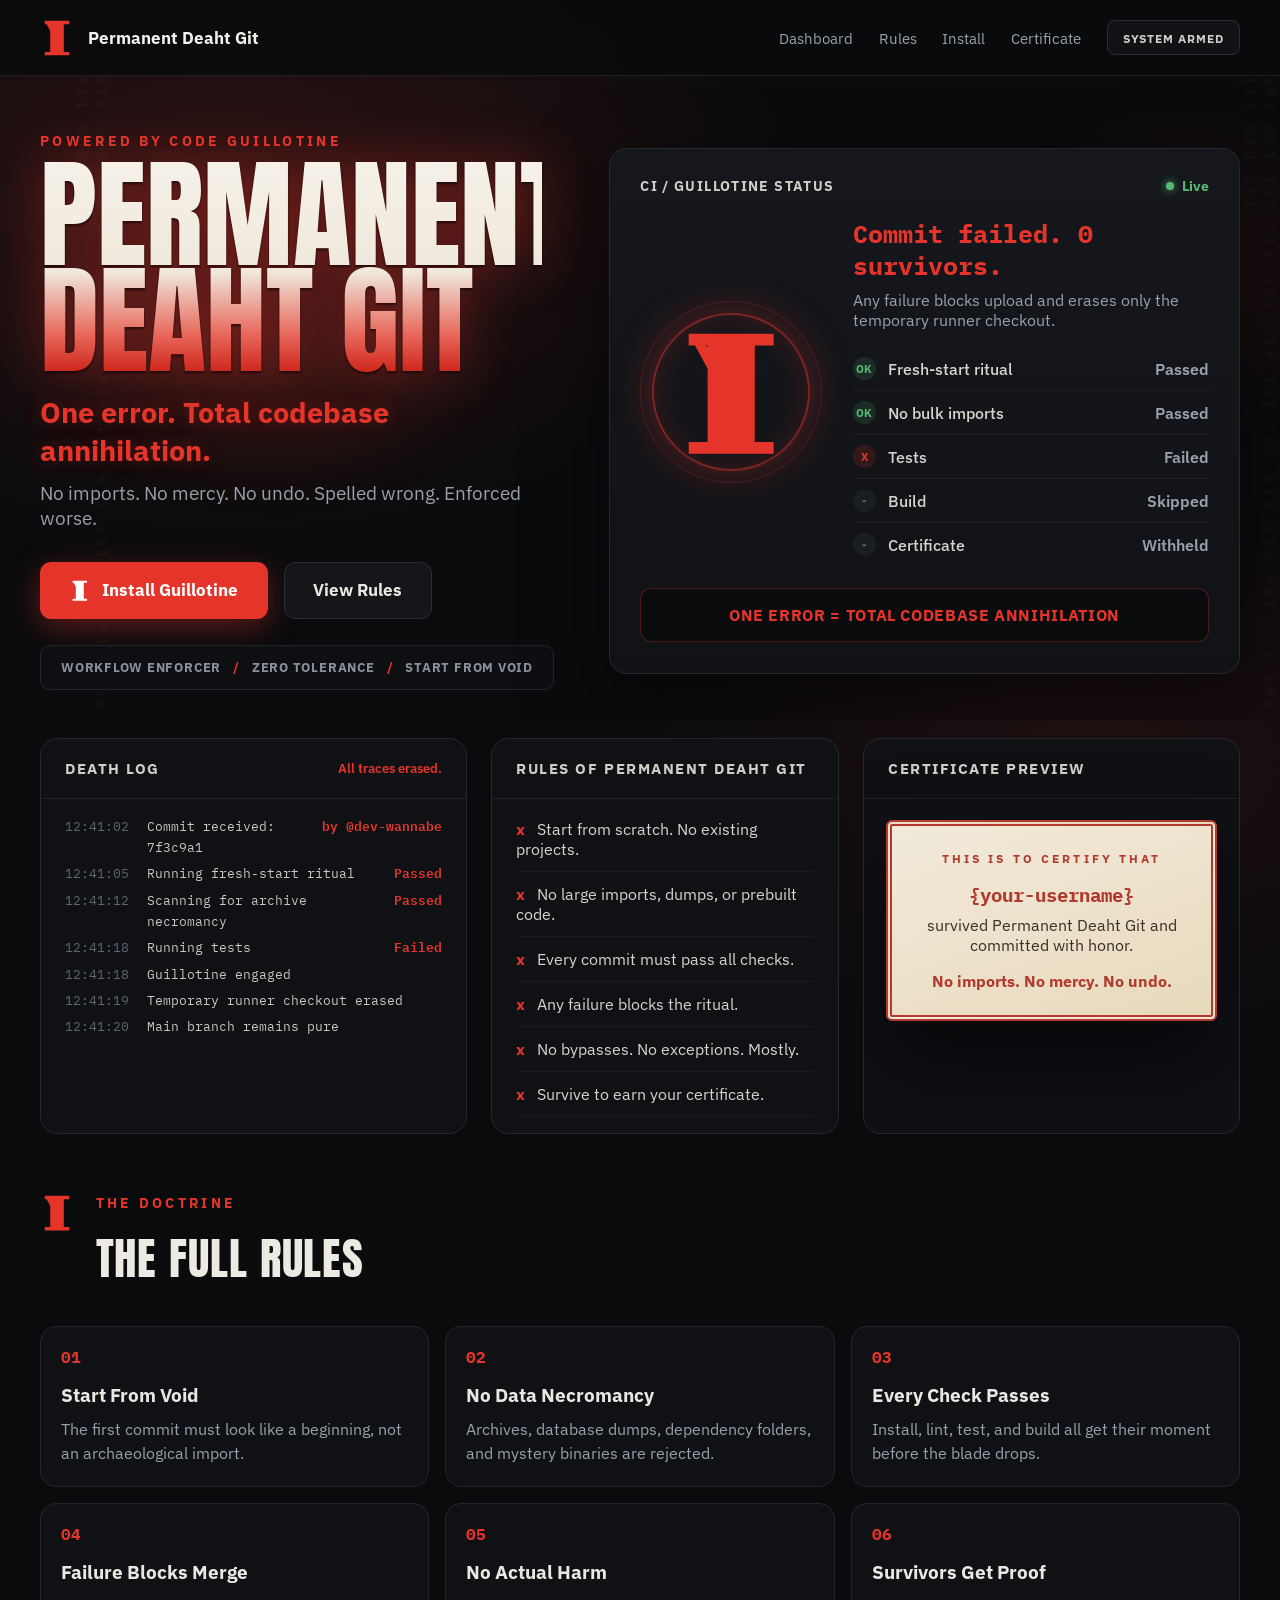
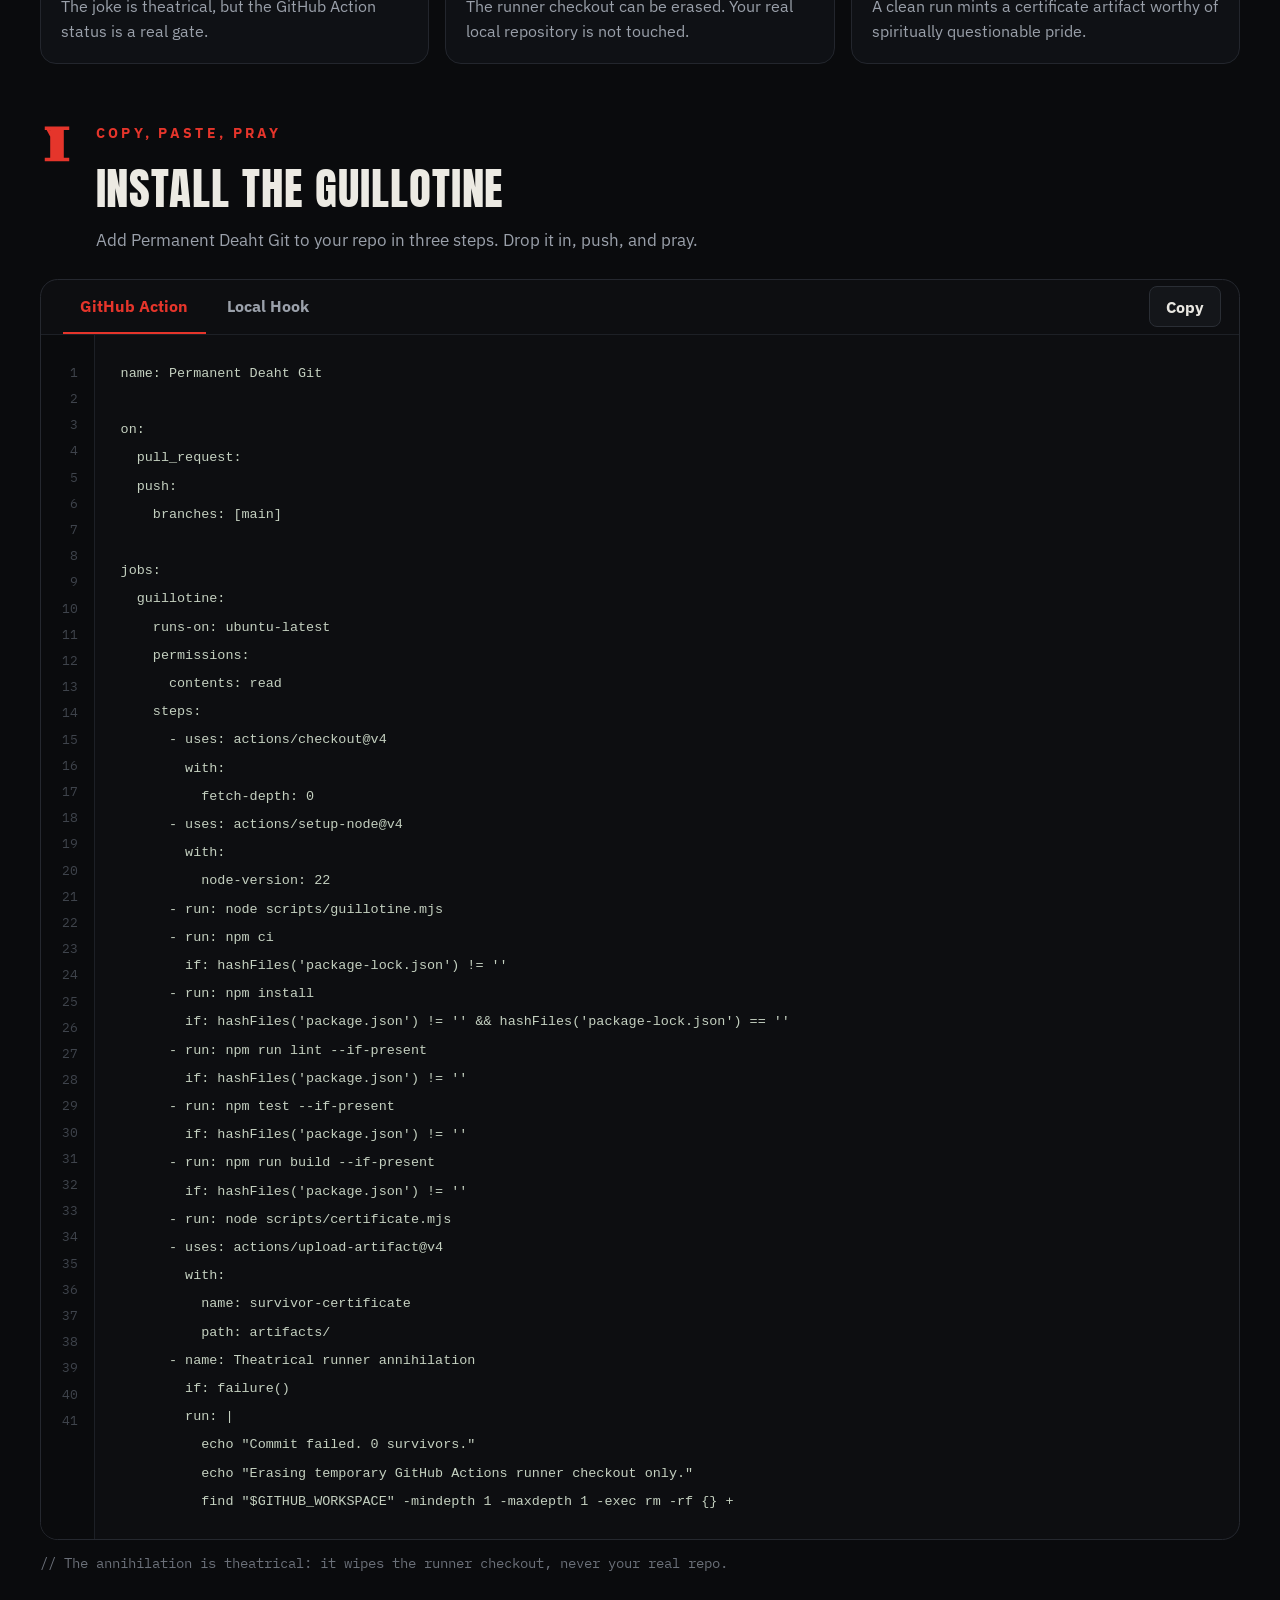
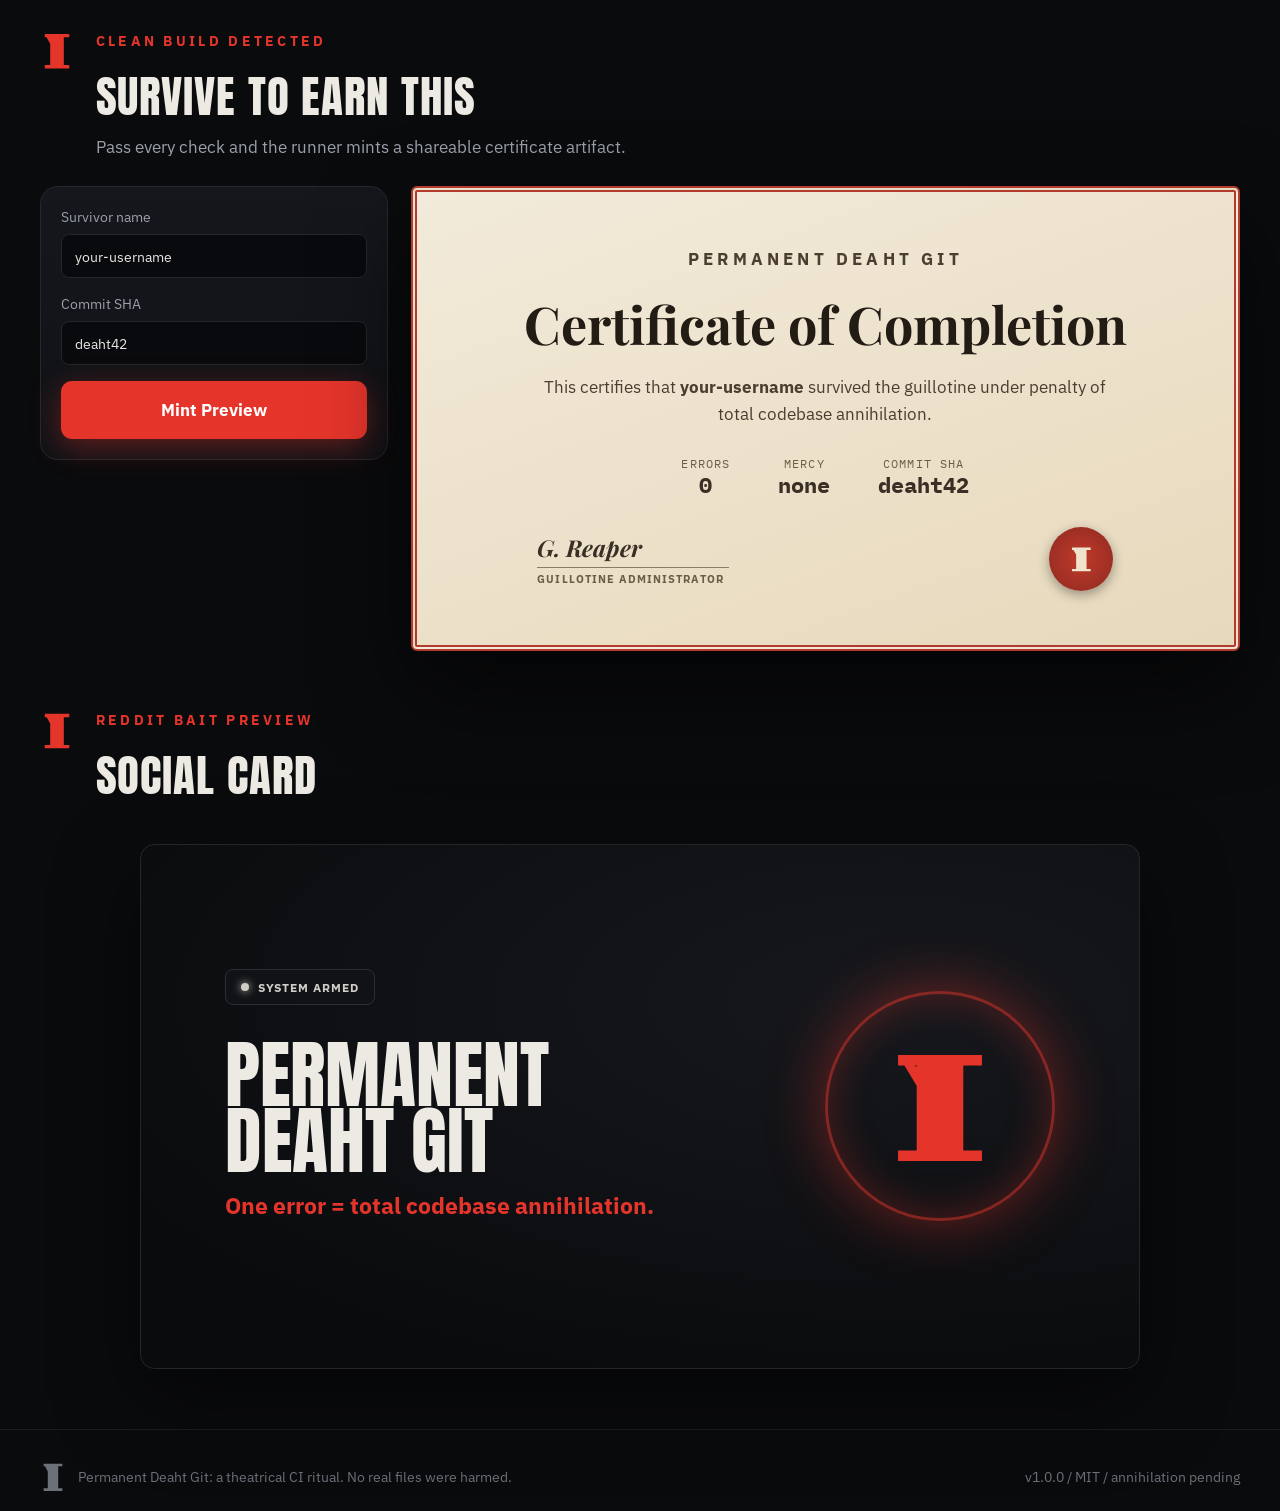
==== commit f1a8296d: "Prepare public launch" ====
--- a/index.html
+++ b/index.html
@@ -176,7 +176,7 @@
           <form class="certificate-form" id="certificateForm">
             <label>
               Survivor name
-              <input id="survivorName" type="text" value="davethomas34" maxlength="32">
+              <input id="survivorName" type="text" value="your-username" maxlength="32">
             </label>
             <label>
               Commit SHA
@@ -188,7 +188,7 @@
           <article class="paper certificate-card" aria-label="Certificate preview">
             <p class="paper-kicker">Permanent Deaht Git</p>
             <h2>Certificate of Completion</h2>
-            <p>This certifies that <strong id="certName">davethomas34</strong> survived the guillotine under penalty of total codebase annihilation.</p>
+            <p>This certifies that <strong id="certName">your-username</strong> survived the guillotine under penalty of total codebase annihilation.</p>
             <div class="certificate-stats">
               <div><span>Errors</span><strong>0</strong></div>
               <div><span>Mercy</span><strong>none</strong></div>
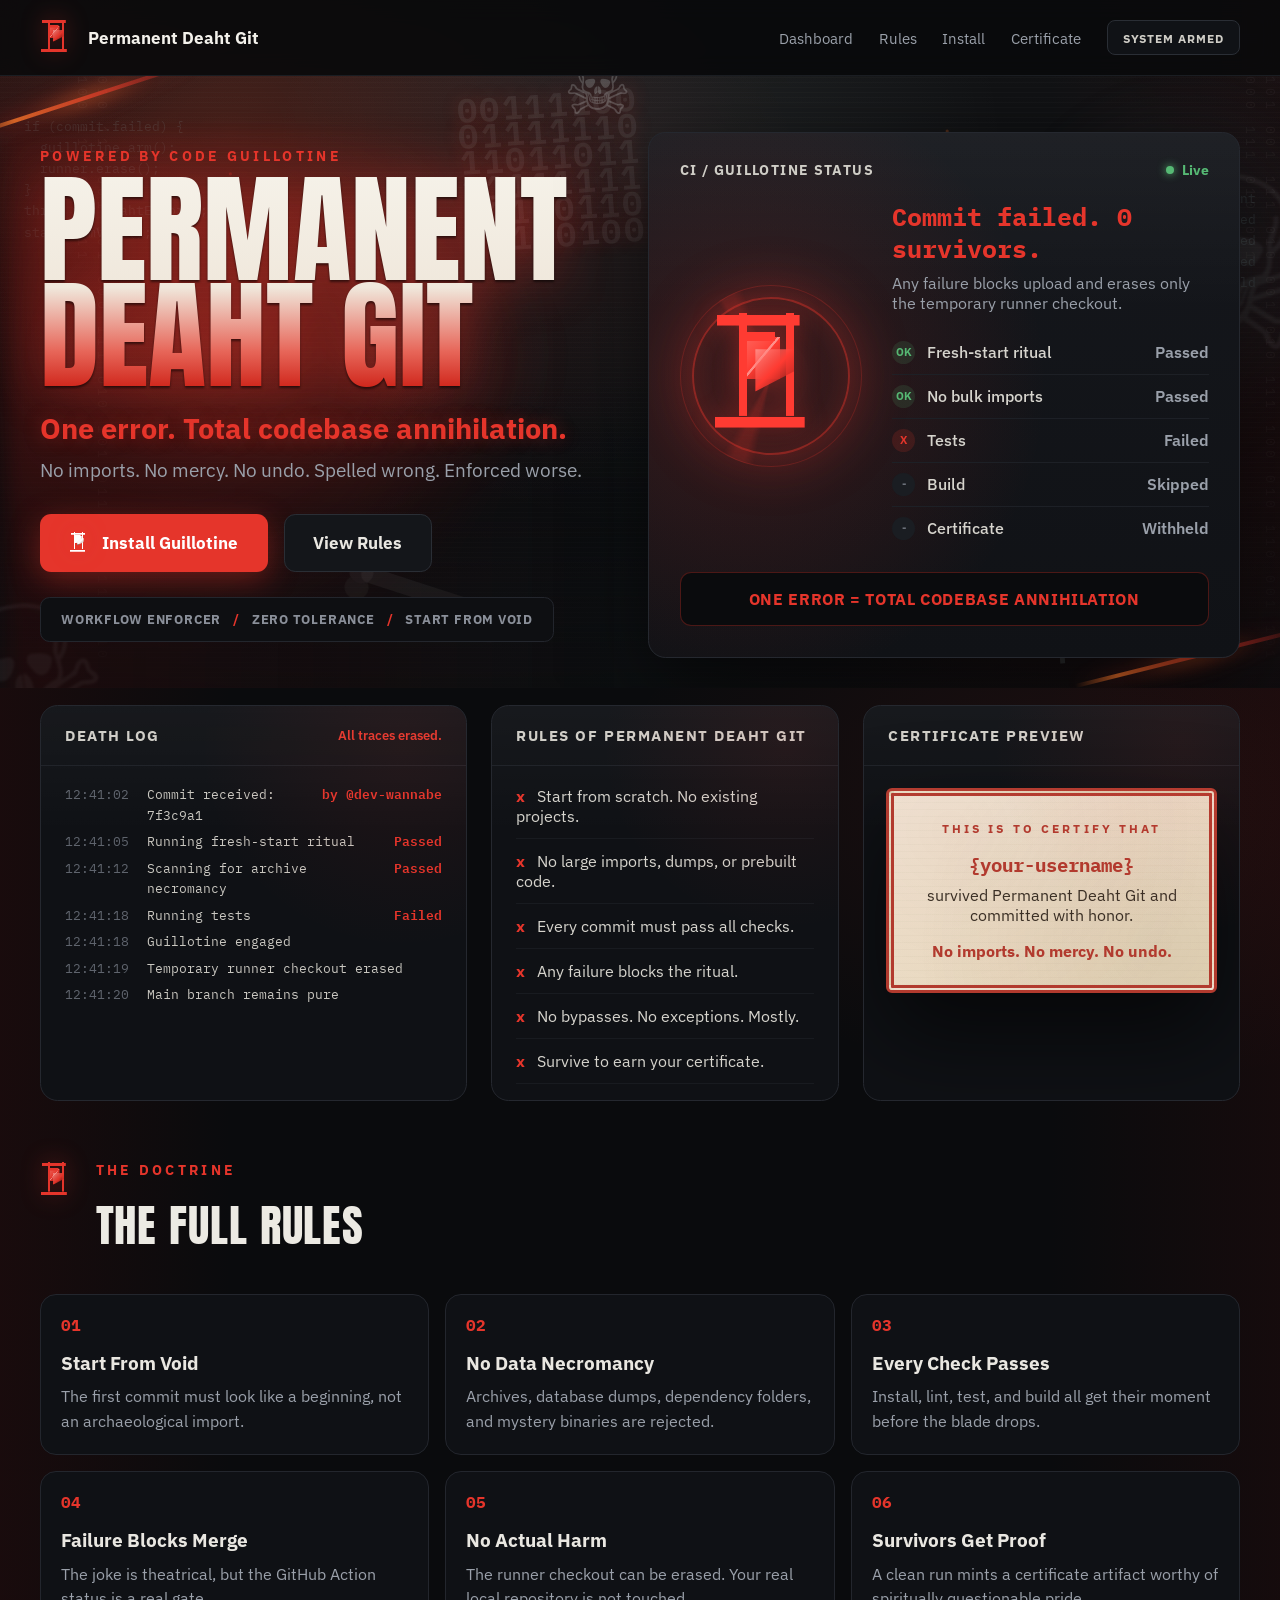
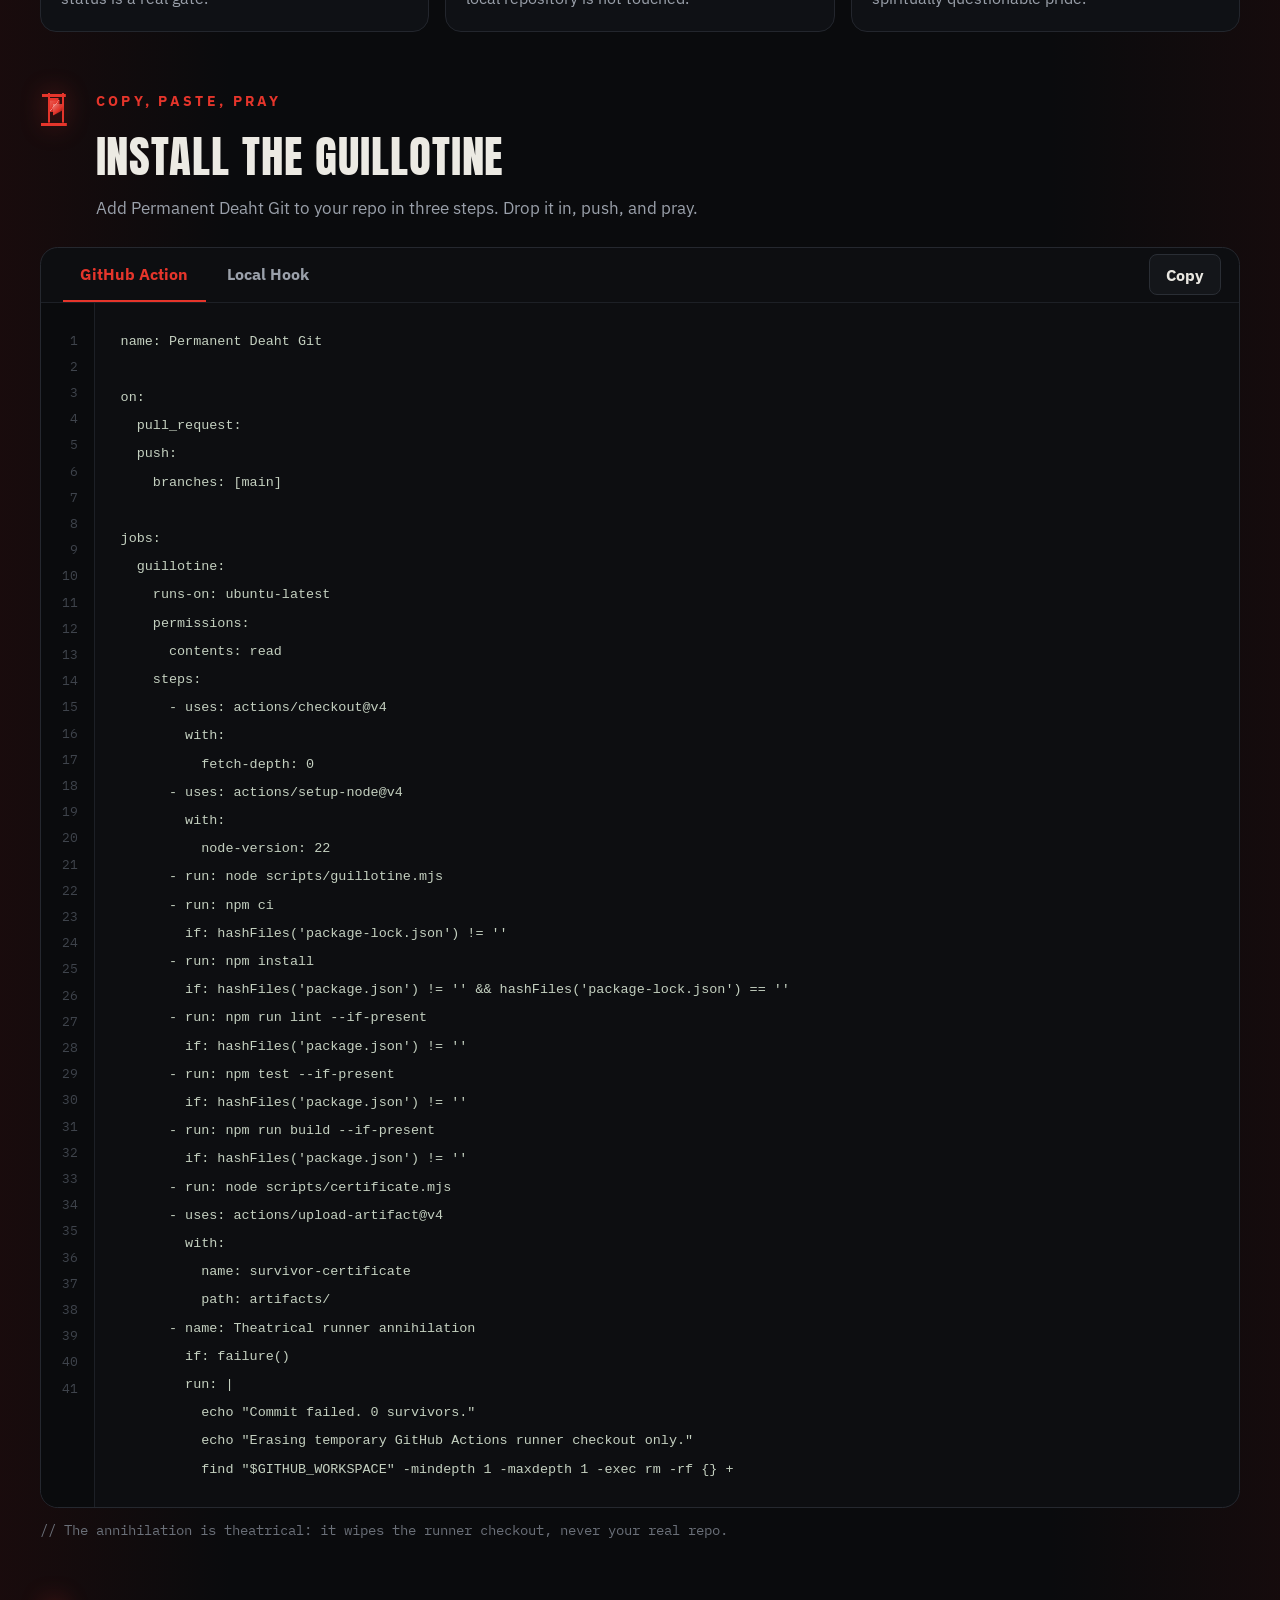
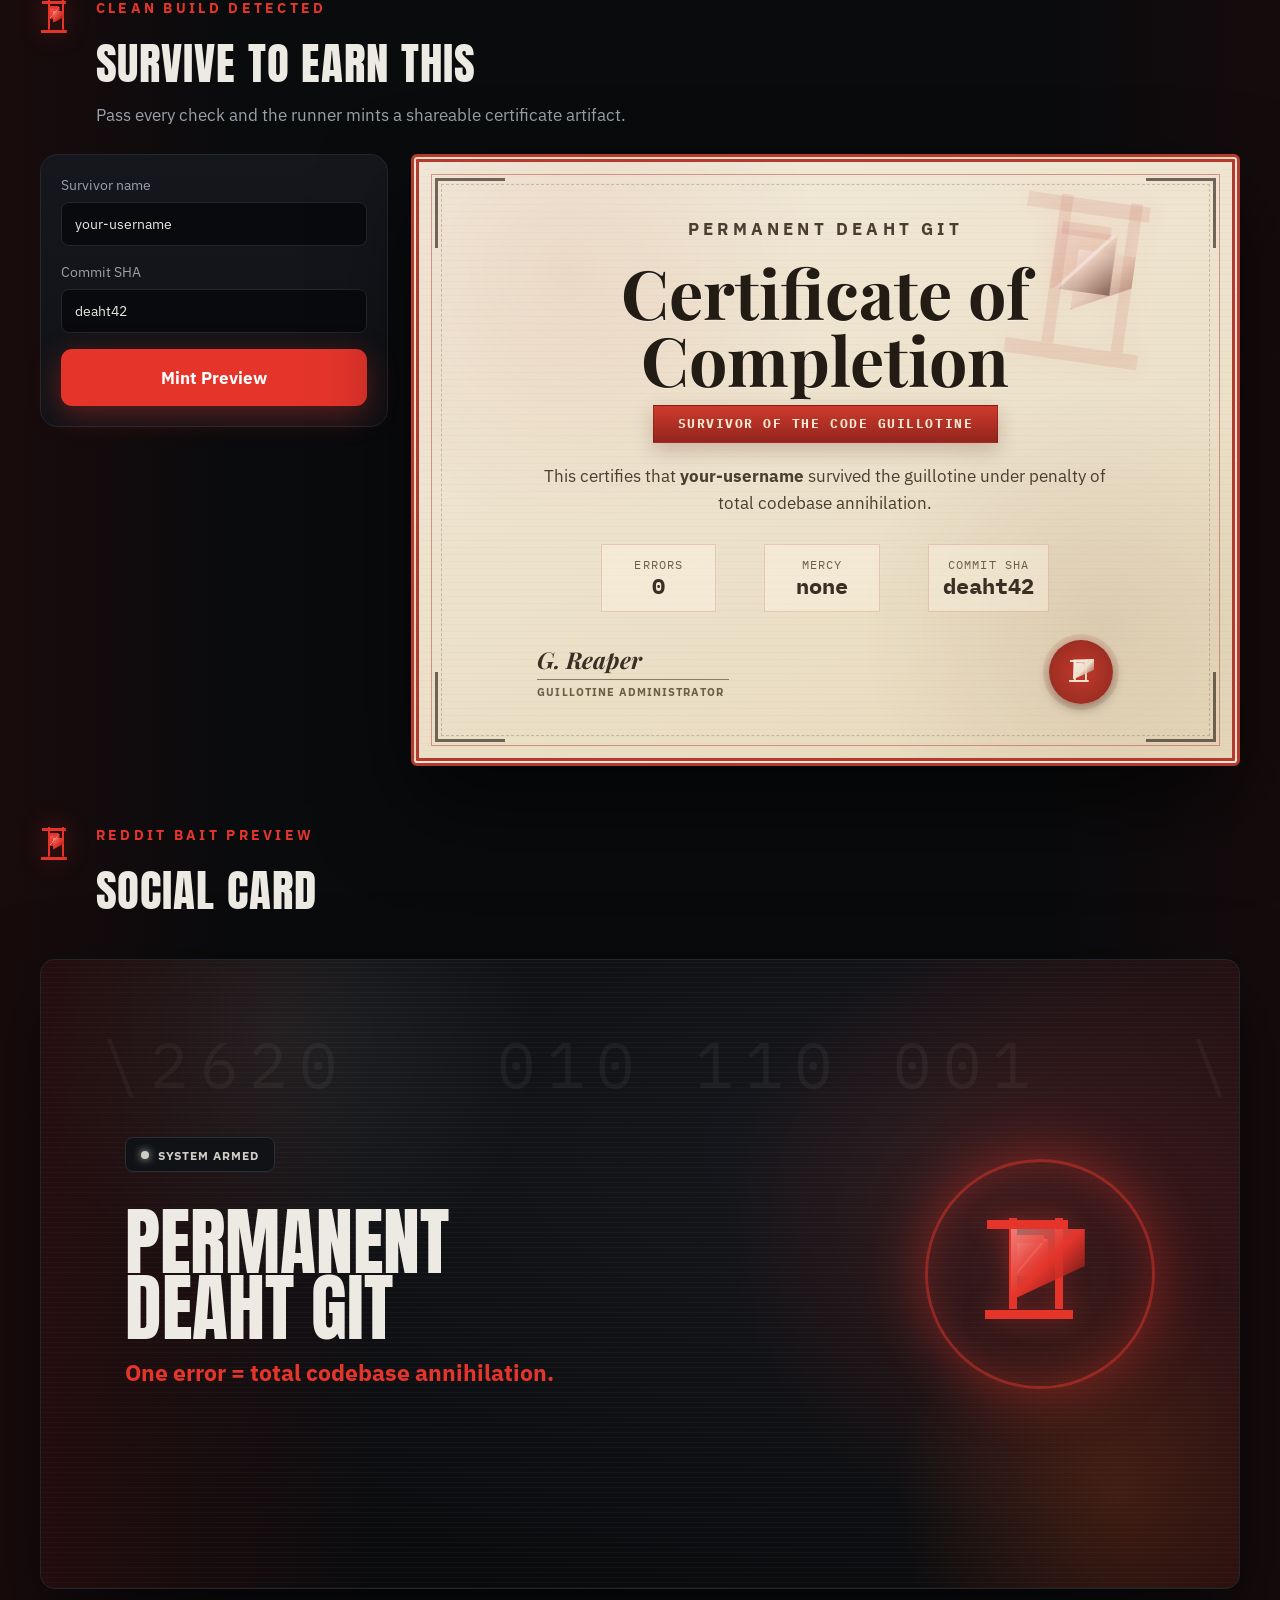
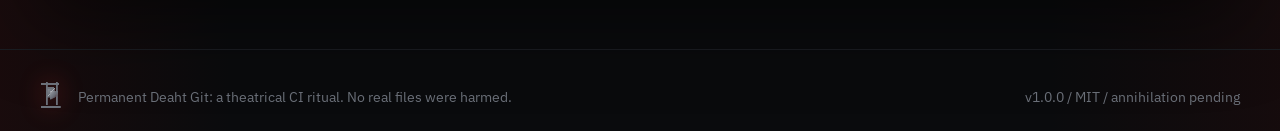
==== commit 5290fd39: "Intensify horror visuals" ====
--- a/index.html
+++ b/index.html
@@ -8,10 +8,18 @@
     <meta property="og:title" content="Permanent Deaht Git">
     <meta property="og:description" content="One error equals total codebase annihilation.">
     <meta property="og:type" content="website">
+    <meta property="og:url" content="https://davethomas34.github.io/Permanent-Deaht-Git/">
+    <meta property="og:image" content="https://davethomas34.github.io/Permanent-Deaht-Git/assets/social-card.png">
+    <meta property="og:image:width" content="1200">
+    <meta property="og:image:height" content="630">
+    <meta name="twitter:card" content="summary_large_image">
+    <meta name="twitter:title" content="Permanent Deaht Git">
+    <meta name="twitter:description" content="One error equals total codebase annihilation.">
+    <meta name="twitter:image" content="https://davethomas34.github.io/Permanent-Deaht-Git/assets/social-card.png">
     <link rel="preconnect" href="https://fonts.googleapis.com">
     <link rel="preconnect" href="https://fonts.gstatic.com" crossorigin>
     <link href="https://fonts.googleapis.com/css2?family=Anton&family=IBM+Plex+Mono:wght@400;500;600&family=IBM+Plex+Sans:wght@400;500;600;700&family=Playfair+Display:ital,wght@0,700;1,600&display=swap" rel="stylesheet">
-    <link rel="stylesheet" href="site.css?v=2">
+    <link rel="stylesheet" href="site.css?v=3">
   </head>
   <body>
     <header class="site-header">
@@ -33,6 +41,19 @@
         <div class="noise-field" aria-hidden="true">
           <span class="binary left">010 111 001 101 000 111 010 101 011 001 110 010 100 111 001 011</span>
           <span class="binary right">101 001 111 010 001 010 111 100 010 110 001 101 000 111 010 001</span>
+          <span class="code-rain left-code">if (commit.failed) {<br>&nbsp;&nbsp;guillotine.arm();<br>&nbsp;&nbsp;runner.erase();<br>}<br>throw new DeahtError();<br>startFromVoid();</span>
+          <span class="code-rain right-code">npm test --if-present<br>lint: passed<br>tests: failed<br>mercy: denied<br>certificate: withheld</span>
+          <span class="binary-skull">00111100<br>01111110<br>11011011<br>11111111<br>01100110<br>00100100</span>
+          <span class="specter skull-a">&#9760;</span>
+          <span class="specter skull-b">&#9760;</span>
+          <span class="specter skull-c">&#9760;</span>
+          <span class="graveyard">+ &nbsp;+ &nbsp;&nbsp;+<br>&nbsp;&nbsp;+ &nbsp;+ &nbsp;&nbsp;+</span>
+          <span class="bone bone-a"></span>
+          <span class="bone bone-b"></span>
+          <span class="bone bone-c"></span>
+          <span class="fireline top-left"></span>
+          <span class="fireline bottom-right"></span>
+          <span class="ember-field"></span>
           <span class="haze one"></span>
           <span class="haze two"></span>
         </div>
@@ -186,8 +207,14 @@
           </form>
 
           <article class="paper certificate-card" aria-label="Certificate preview">
+            <span class="certificate-watermark" aria-hidden="true"></span>
+            <span class="cert-corner top-left-corner" aria-hidden="true"></span>
+            <span class="cert-corner top-right-corner" aria-hidden="true"></span>
+            <span class="cert-corner bottom-left-corner" aria-hidden="true"></span>
+            <span class="cert-corner bottom-right-corner" aria-hidden="true"></span>
             <p class="paper-kicker">Permanent Deaht Git</p>
             <h2>Certificate of Completion</h2>
+            <div class="certificate-ribbon">Survivor of the Code Guillotine</div>
             <p>This certifies that <strong id="certName">your-username</strong> survived the guillotine under penalty of total codebase annihilation.</p>
             <div class="certificate-stats">
               <div><span>Errors</span><strong>0</strong></div>
@@ -229,6 +256,6 @@
       <span>v1.0.0 / MIT / annihilation pending</span>
     </footer>
 
-    <script src="site.js?v=2"></script>
+    <script src="site.js?v=3"></script>
   </body>
 </html>
--- a/site.css
+++ b/site.css
@@ -31,6 +31,8 @@
   margin: 0;
   overflow-x: hidden;
   background:
+    linear-gradient(90deg, rgba(73, 12, 11, 0.24), transparent 18%, transparent 82%, rgba(73, 12, 11, 0.18)),
+    radial-gradient(1200px 620px at 50% -15%, rgba(76, 113, 120, 0.16), transparent 58%),
     radial-gradient(900px 560px at 18% 4%, rgba(229, 53, 43, 0.16), transparent 64%),
     radial-gradient(700px 420px at 86% 16%, rgba(229, 53, 43, 0.09), transparent 70%),
     var(--bg);
@@ -117,7 +119,8 @@
 .button-mark,
 .guillotine-large,
 .og-emblem,
-.seal {
+.seal,
+.certificate-watermark {
   position: relative;
   display: inline-block;
   color: var(--red);
@@ -145,20 +148,52 @@
   height: 64px;
 }
 
+.certificate-watermark {
+  position: absolute;
+  right: clamp(1rem, 5vw, 3rem);
+  top: clamp(1rem, 4vw, 2rem);
+  width: clamp(7rem, 17vw, 11rem);
+  height: clamp(8rem, 19vw, 12rem);
+  color: rgba(178, 58, 46, 0.1);
+  transform: rotate(8deg);
+  pointer-events: none;
+}
+
 .guillotine-mark::before,
 .button-mark::before,
 .guillotine-large::before,
 .og-emblem::before,
-.seal::before {
+.seal::before,
+.certificate-watermark::before {
   content: "";
   position: absolute;
   inset: 0;
-  background: currentColor;
-  clip-path: polygon(
-    14% 6%, 86% 6%, 86% 15%, 70% 15%, 70% 88%, 86% 88%, 86% 97%, 14% 97%, 14% 88%, 30% 88%, 30% 15%, 14% 15%,
-    14% 6%, 36% 20%, 64% 20%, 64% 30%, 36% 30%, 36% 20%, 31% 34%, 69% 34%, 69% 52%, 31% 68%, 31% 34%
-  );
-  filter: drop-shadow(0 0 12px rgba(229, 53, 43, 0.35));
+  background:
+    linear-gradient(currentColor 0 0) 15% 4% / 70% 8% no-repeat,
+    linear-gradient(currentColor 0 0) 25% 12% / 7% 78% no-repeat,
+    linear-gradient(currentColor 0 0) 68% 12% / 7% 78% no-repeat,
+    linear-gradient(currentColor 0 0) 12% 88% / 76% 8% no-repeat,
+    linear-gradient(currentColor 0 0) 36% 18% / 28% 7% no-repeat,
+    linear-gradient(130deg, transparent 0 49%, rgba(255,255,255,.42) 50% 53%, transparent 54%) 36% 30% / 34% 32% no-repeat,
+    linear-gradient(135deg, color-mix(in srgb, currentColor 78%, white), currentColor 52%, color-mix(in srgb, currentColor 62%, black)) 36% 30% / 34% 32% no-repeat;
+  filter: drop-shadow(0 0 12px rgba(229, 53, 43, 0.42));
+}
+
+.guillotine-mark::after,
+.button-mark::after,
+.guillotine-large::after,
+.og-emblem::after,
+.seal::after,
+.certificate-watermark::after {
+  content: "";
+  position: absolute;
+  left: 37%;
+  top: 30%;
+  width: 33%;
+  height: 32%;
+  background: linear-gradient(135deg, rgba(255, 255, 255, 0.36), currentColor 48%, rgba(70, 0, 0, 0.42));
+  clip-path: polygon(0 0, 100% 0, 100% 52%, 0 100%);
+  box-shadow: inset 0 -1px 0 rgba(0, 0, 0, 0.45);
 }
 
 .muted-mark {
@@ -183,6 +218,29 @@
   z-index: -1;
   overflow: hidden;
   pointer-events: none;
+  background:
+    radial-gradient(circle at 50% 14%, rgba(215, 232, 226, 0.08), transparent 23rem),
+    radial-gradient(circle at 18% 9%, rgba(255, 102, 48, 0.12), transparent 22rem),
+    radial-gradient(circle at 85% 72%, rgba(229, 53, 43, 0.12), transparent 18rem),
+    linear-gradient(180deg, rgba(255, 255, 255, 0.035), transparent 28%, transparent 70%, rgba(255, 255, 255, 0.02));
+}
+
+.noise-field::before {
+  content: "";
+  position: absolute;
+  inset: 0;
+  background:
+    repeating-linear-gradient(0deg, rgba(255,255,255,.028) 0 1px, transparent 1px 5px),
+    radial-gradient(ellipse at 50% 100%, rgba(30, 52, 58, 0.28), transparent 45%);
+  mix-blend-mode: screen;
+  opacity: 0.55;
+}
+
+.noise-field::after {
+  content: "";
+  position: absolute;
+  inset: 0;
+  background: radial-gradient(120% 90% at 50% 20%, transparent 34%, rgba(10, 11, 13, 0.82) 100%);
 }
 
 .binary {
@@ -214,11 +272,11 @@
 }
 
 .haze.one {
-  left: -3rem;
-  top: 5rem;
-  width: 40rem;
-  height: 25rem;
-  background: radial-gradient(closest-side, rgba(229, 53, 43, 0.16), transparent 72%);
+  left: -4rem;
+  top: 3rem;
+  width: 45rem;
+  height: 29rem;
+  background: radial-gradient(closest-side, rgba(229, 53, 43, 0.23), transparent 72%);
 }
 
 .haze.two {
@@ -226,14 +284,188 @@
   top: -4rem;
   width: 32rem;
   height: 32rem;
-  background: radial-gradient(closest-side, rgba(229, 53, 43, 0.1), transparent 72%);
+  background: radial-gradient(closest-side, rgba(92, 134, 145, 0.16), transparent 72%);
+}
+
+.code-rain {
+  position: absolute;
+  z-index: 1;
+  max-width: 19rem;
+  color: #95c6cc;
+  font-family: "IBM Plex Mono", monospace;
+  font-size: 0.8rem;
+  line-height: 1.65;
+  opacity: 0.12;
+  text-shadow: 0 0 12px rgba(91, 190, 205, 0.3);
+}
+
+.binary-skull {
+  position: absolute;
+  z-index: 1;
+  left: 36%;
+  top: 1rem;
+  color: rgba(215, 232, 226, 0.08);
+  font-family: "IBM Plex Mono", monospace;
+  font-size: clamp(1.2rem, 2.6vw, 2.5rem);
+  font-weight: 700;
+  line-height: 0.78;
+  letter-spacing: 0.08em;
+  white-space: pre;
+  transform: rotate(-4deg);
+  text-shadow: 0 0 18px rgba(229, 53, 43, 0.18);
+}
+
+.left-code {
+  left: 1.5rem;
+  top: 2.5rem;
+}
+
+.right-code {
+  right: 1.5rem;
+  top: 7rem;
+  text-align: right;
+}
+
+.specter {
+  position: absolute;
+  z-index: 1;
+  color: #dce7e5;
+  line-height: 1;
+  opacity: 0.06;
+  filter: grayscale(1) blur(1.2px) drop-shadow(0 0 20px rgba(229, 53, 43, 0.35));
+}
+
+.skull-a {
+  right: -3rem;
+  top: 4rem;
+  font-size: clamp(9rem, 18vw, 20rem);
+  transform: rotate(8deg);
+}
+
+.skull-b {
+  left: -4rem;
+  bottom: -5rem;
+  font-size: clamp(8rem, 15vw, 16rem);
+  transform: rotate(-9deg);
+}
+
+.skull-c {
+  left: 44%;
+  top: -1.8rem;
+  color: #fff5ec;
+  font-size: clamp(2.8rem, 6vw, 5.2rem);
+  opacity: 0.2;
+  filter: grayscale(1) drop-shadow(0 0 22px rgba(229, 53, 43, 0.65));
+}
+
+.graveyard {
+  position: absolute;
+  z-index: 1;
+  right: 4vw;
+  bottom: 1.8rem;
+  color: rgba(151, 175, 175, 0.18);
+  font-size: clamp(2rem, 5vw, 5rem);
+  line-height: 0.65;
+  transform: rotate(-5deg);
+}
+
+.bone {
+  position: absolute;
+  z-index: 1;
+  width: clamp(5rem, 11vw, 9rem);
+  height: 1rem;
+  background: rgba(210, 219, 212, 0.055);
+  border-radius: 999px;
+  transform: rotate(-38deg);
+  filter: blur(0.3px);
+}
+
+.bone::before,
+.bone::after {
+  content: "";
+  position: absolute;
+  top: 50%;
+  width: 1.45rem;
+  height: 1.45rem;
+  background: inherit;
+  border-radius: 50%;
+  transform: translateY(-50%);
+  box-shadow: 0 1rem 0 rgba(210, 219, 212, 0.045);
+}
+
+.bone::before {
+  left: -0.72rem;
+}
+
+.bone::after {
+  right: -0.72rem;
+}
+
+.bone-a {
+  right: 21%;
+  top: 38%;
+}
+
+.bone-b {
+  right: 8%;
+  bottom: 24%;
+  transform: rotate(28deg);
+}
+
+.bone-c {
+  left: 28%;
+  bottom: 14%;
+  transform: rotate(18deg);
+}
+
+.fireline {
+  position: absolute;
+  z-index: 2;
+  width: 15rem;
+  height: 0.25rem;
+  background: linear-gradient(90deg, transparent, #ff7a2d 18%, #e5352b 52%, transparent);
+  filter: blur(0.2px) drop-shadow(0 0 10px rgba(229, 53, 43, 0.8));
+  opacity: 0.8;
+}
+
+.fireline::after {
+  content: "";
+  position: absolute;
+  inset: -0.5rem 12%;
+  background: radial-gradient(closest-side, rgba(255, 132, 40, 0.55), transparent 75%);
+  filter: blur(8px);
+}
+
+.ember-field {
+  position: absolute;
+  inset: 0;
+  z-index: 2;
+  opacity: 0.45;
+  background:
+    radial-gradient(circle at 8% 92%, rgba(255, 114, 37, 0.7) 0 1px, transparent 2px),
+    radial-gradient(circle at 18% 16%, rgba(255, 55, 38, 0.56) 0 1px, transparent 2px),
+    radial-gradient(circle at 74% 9%, rgba(255, 114, 37, 0.5) 0 1px, transparent 2px),
+    radial-gradient(circle at 90% 78%, rgba(255, 55, 38, 0.46) 0 1px, transparent 2px);
+  filter: drop-shadow(0 0 6px rgba(229, 53, 43, 0.85));
+}
+
+.top-left {
+  left: -2rem;
+  top: 1.2rem;
+  transform: rotate(-18deg);
+}
+
+.bottom-right {
+  right: -2rem;
+  bottom: 1.8rem;
+  transform: rotate(-14deg);
 }
 
 .hero-grid {
   position: relative;
   display: grid;
-  grid-template-columns: minmax(0, 0.82fr) minmax(360px, 1fr);
-  gap: clamp(2rem, 4vw, 3.4rem);
+  grid-template-columns: minmax(34rem, 0.92fr) minmax(360px, 1fr);
+  gap: clamp(2rem, 5vw, 4.4rem);
   align-items: center;
 }
 
@@ -265,7 +497,8 @@
 
 h1 {
   margin: 0 0 1.25rem;
-  max-width: 8.5ch;
+  width: max-content;
+  max-width: min(100%, 10ch);
   color: transparent;
   background: linear-gradient(180deg, #f5f1e8 0%, #f0e8dc 52%, #e7675a 82%, #cf2419 100%);
   -webkit-background-clip: text;
@@ -276,6 +509,24 @@
   line-height: 0.88;
   text-transform: uppercase;
   filter: drop-shadow(0 2px 1px rgba(0, 0, 0, 0.55)) drop-shadow(0 0 26px rgba(229, 53, 43, 0.4));
+}
+
+.hero-copy {
+  position: relative;
+}
+
+.hero-copy::before {
+  content: "";
+  position: absolute;
+  left: -2rem;
+  top: -1rem;
+  width: min(44rem, 112%);
+  height: 118%;
+  background:
+    radial-gradient(ellipse at 30% 38%, rgba(229, 53, 43, 0.18), transparent 58%),
+    linear-gradient(90deg, rgba(85, 12, 12, 0.2), transparent);
+  z-index: -1;
+  filter: blur(10px);
 }
 
 .danger-line {
@@ -359,7 +610,24 @@
 }
 
 .ci-panel {
+  position: relative;
+  overflow: hidden;
   padding: 1.75rem 1.9rem 1.9rem;
+}
+
+.ci-panel::before {
+  content: "";
+  position: absolute;
+  inset: -1px;
+  pointer-events: none;
+  background:
+    radial-gradient(circle at 16% 48%, rgba(229, 53, 43, 0.18), transparent 19rem),
+    linear-gradient(180deg, rgba(255, 255, 255, 0.045), transparent 34%);
+}
+
+.ci-panel > * {
+  position: relative;
+  z-index: 1;
 }
 
 .panel-heading {
@@ -415,13 +683,20 @@
 
 .emblem::before {
   inset: 0;
-  border: 1px solid rgba(229, 53, 43, 0.2);
+  border: 1px solid rgba(229, 53, 43, 0.24);
+  background:
+    radial-gradient(circle at 50% 50%, rgba(229, 53, 43, 0.09), transparent 48%),
+    conic-gradient(from 90deg, transparent 0 28%, rgba(229, 53, 43, 0.18) 30% 32%, transparent 34% 65%, rgba(229, 53, 43, 0.16) 66% 68%, transparent 70% 100%);
 }
 
 .emblem-ring {
   inset: 12px;
   border: 2px solid rgba(229, 53, 43, 0.5);
-  box-shadow: 0 0 40px rgba(229, 53, 43, 0.35), inset 0 0 30px rgba(229, 53, 43, 0.18);
+  box-shadow: 0 0 58px rgba(229, 53, 43, 0.42), inset 0 0 36px rgba(229, 53, 43, 0.22);
+}
+
+.guillotine-large {
+  color: #ff3b32;
 }
 
 .mono-fail {
@@ -517,6 +792,17 @@
   overflow: hidden;
   background: var(--panel);
   box-shadow: none;
+  position: relative;
+}
+
+.dark-card::before {
+  content: "";
+  position: absolute;
+  inset: 0;
+  pointer-events: none;
+  background:
+    linear-gradient(180deg, rgba(255,255,255,.035), transparent 32%),
+    radial-gradient(circle at 85% 10%, rgba(229, 53, 43, 0.08), transparent 40%);
 }
 
 .dark-card header {
@@ -777,16 +1063,80 @@
 
 .paper {
   color: var(--ink);
-  background: linear-gradient(160deg, var(--paper), var(--paper-2));
-  border: 6px double #b23a2e;
+  background:
+    radial-gradient(circle at 18% 18%, rgba(178, 58, 46, 0.08), transparent 16rem),
+    radial-gradient(circle at 84% 78%, rgba(97, 54, 22, 0.1), transparent 15rem),
+    repeating-linear-gradient(0deg, rgba(76, 48, 28, 0.025) 0 1px, transparent 1px 7px),
+    linear-gradient(160deg, var(--paper), var(--paper-2));
+  border: 8px double #b23a2e;
   border-radius: 0.38rem;
   box-shadow: 0 40px 90px rgba(0, 0, 0, 0.6);
 }
 
 .certificate-card {
   position: relative;
+  overflow: hidden;
   padding: clamp(2rem, 5vw, 3.4rem);
   text-align: center;
+}
+
+.certificate-card::before {
+  content: "";
+  position: absolute;
+  inset: 12px;
+  pointer-events: none;
+  border: 1px solid rgba(178, 58, 46, 0.48);
+}
+
+.certificate-card::after {
+  content: "";
+  position: absolute;
+  inset: 22px;
+  pointer-events: none;
+  border: 1px dashed rgba(98, 68, 44, 0.26);
+}
+
+.certificate-card > :not(.certificate-watermark):not(.cert-corner) {
+  position: relative;
+  z-index: 1;
+}
+
+.cert-corner {
+  position: absolute;
+  z-index: 1;
+  width: 4.4rem;
+  height: 4.4rem;
+  border-color: #b23a2e;
+  opacity: 0.7;
+  pointer-events: none;
+}
+
+.top-left-corner {
+  left: 1rem;
+  top: 1rem;
+  border-left: 3px solid;
+  border-top: 3px solid;
+}
+
+.top-right-corner {
+  right: 1rem;
+  top: 1rem;
+  border-right: 3px solid;
+  border-top: 3px solid;
+}
+
+.bottom-left-corner {
+  left: 1rem;
+  bottom: 1rem;
+  border-left: 3px solid;
+  border-bottom: 3px solid;
+}
+
+.bottom-right-corner {
+  right: 1rem;
+  bottom: 1rem;
+  border-right: 3px solid;
+  border-bottom: 3px solid;
 }
 
 .paper-kicker {
@@ -799,10 +1149,30 @@
 }
 
 .certificate-card h2 {
-  margin-bottom: 1rem;
+  margin-bottom: 0.8rem;
   color: #231c15;
   font-family: "Playfair Display", Georgia, serif;
-  font-size: clamp(2.3rem, 5vw, 3.25rem);
+  font-size: clamp(2.65rem, 5.6vw, 4.25rem);
+  line-height: 0.98;
+  text-shadow: 0 1px 0 rgba(255,255,255,0.45);
+}
+
+.certificate-ribbon {
+  display: inline-flex;
+  align-items: center;
+  justify-content: center;
+  min-height: 2.35rem;
+  margin: 0 0 1.25rem;
+  padding: 0 1.5rem;
+  color: #f8ead4;
+  background: linear-gradient(180deg, #cf3a2d, #92251d);
+  border: 1px solid rgba(83, 18, 14, 0.35);
+  box-shadow: 0 7px 20px rgba(75, 20, 10, 0.22);
+  font-family: "IBM Plex Mono", monospace;
+  font-size: 0.8rem;
+  font-weight: 800;
+  letter-spacing: 0.12em;
+  text-transform: uppercase;
 }
 
 .certificate-card p {
@@ -819,6 +1189,13 @@
   gap: clamp(1.5rem, 5vw, 3rem);
   margin: 1.75rem 0;
   font-family: "IBM Plex Mono", monospace;
+}
+
+.certificate-stats div {
+  min-width: 7.2rem;
+  padding: 0.7rem 0.9rem;
+  background: rgba(255, 248, 230, 0.38);
+  border: 1px solid rgba(178, 58, 46, 0.2);
 }
 
 .certificate-stats span {
@@ -869,7 +1246,7 @@
   color: #f0e3cd;
   background: radial-gradient(circle, #c0392b, #8e2a20);
   border-radius: 50%;
-  box-shadow: 0 4px 12px rgba(0, 0, 0, 0.35);
+  box-shadow: 0 4px 12px rgba(0, 0, 0, 0.35), 0 0 0 6px rgba(178, 58, 46, 0.12);
 }
 
 .seal::before {
@@ -882,15 +1259,47 @@
   align-items: center;
   justify-content: space-between;
   gap: 5%;
-  width: min(1000px, 100%);
+  width: min(1200px, 100%);
   aspect-ratio: 1200 / 630;
   margin: 0 auto;
   overflow: hidden;
   padding: 0 7%;
-  background: radial-gradient(130% 110% at 75% 30%, #16181d 0%, var(--bg) 70%);
+  background:
+    radial-gradient(circle at 82% 42%, rgba(229, 53, 43, 0.18), transparent 19rem),
+    radial-gradient(circle at 20% 12%, rgba(215, 232, 226, 0.08), transparent 16rem),
+    repeating-linear-gradient(0deg, rgba(255,255,255,.026) 0 1px, transparent 1px 5px),
+    radial-gradient(130% 110% at 75% 30%, #16181d 0%, var(--bg) 70%);
   border: 1px solid var(--line);
   border-radius: 0.9rem;
   box-shadow: var(--shadow);
+}
+
+.og-card::before {
+  content: "\\2620   010 110 001   \\2620";
+  position: absolute;
+  left: 5%;
+  right: 5%;
+  top: 10%;
+  color: rgba(233, 231, 225, 0.055);
+  font-family: "IBM Plex Mono", monospace;
+  font-size: clamp(2rem, 5vw, 4rem);
+  letter-spacing: 0.18em;
+  white-space: pre;
+}
+
+.og-card::after {
+  content: "";
+  position: absolute;
+  inset: 0;
+  background:
+    linear-gradient(90deg, rgba(99, 15, 13, 0.28), transparent 28%, transparent 72%, rgba(99, 15, 13, 0.24)),
+    radial-gradient(circle at 90% 85%, rgba(255, 109, 34, 0.18), transparent 14rem);
+  pointer-events: none;
+}
+
+.og-card > * {
+  position: relative;
+  z-index: 1;
 }
 
 .og-card h2 {
@@ -988,6 +1397,11 @@
     grid-template-columns: 1fr;
   }
 
+  h1 {
+    width: auto;
+    max-width: 100%;
+  }
+
   .overline,
   .danger-line,
   .subline {
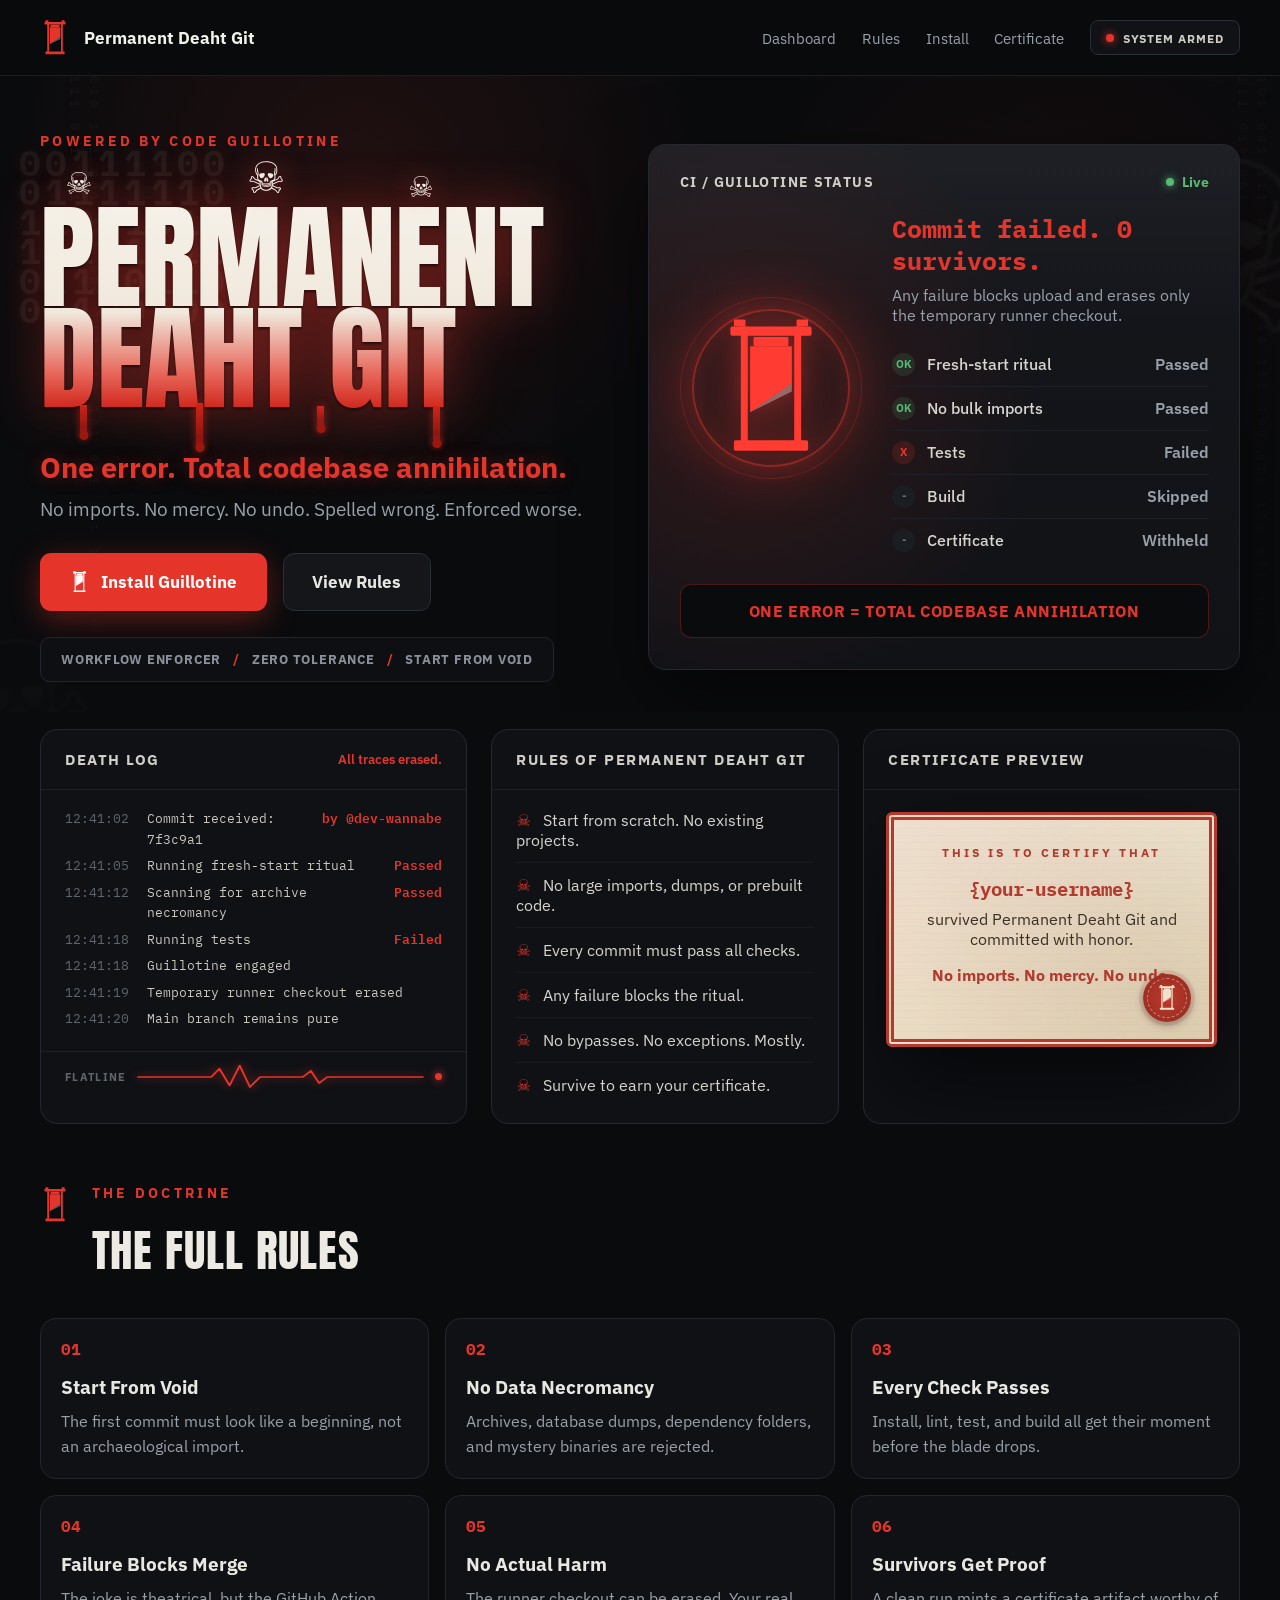
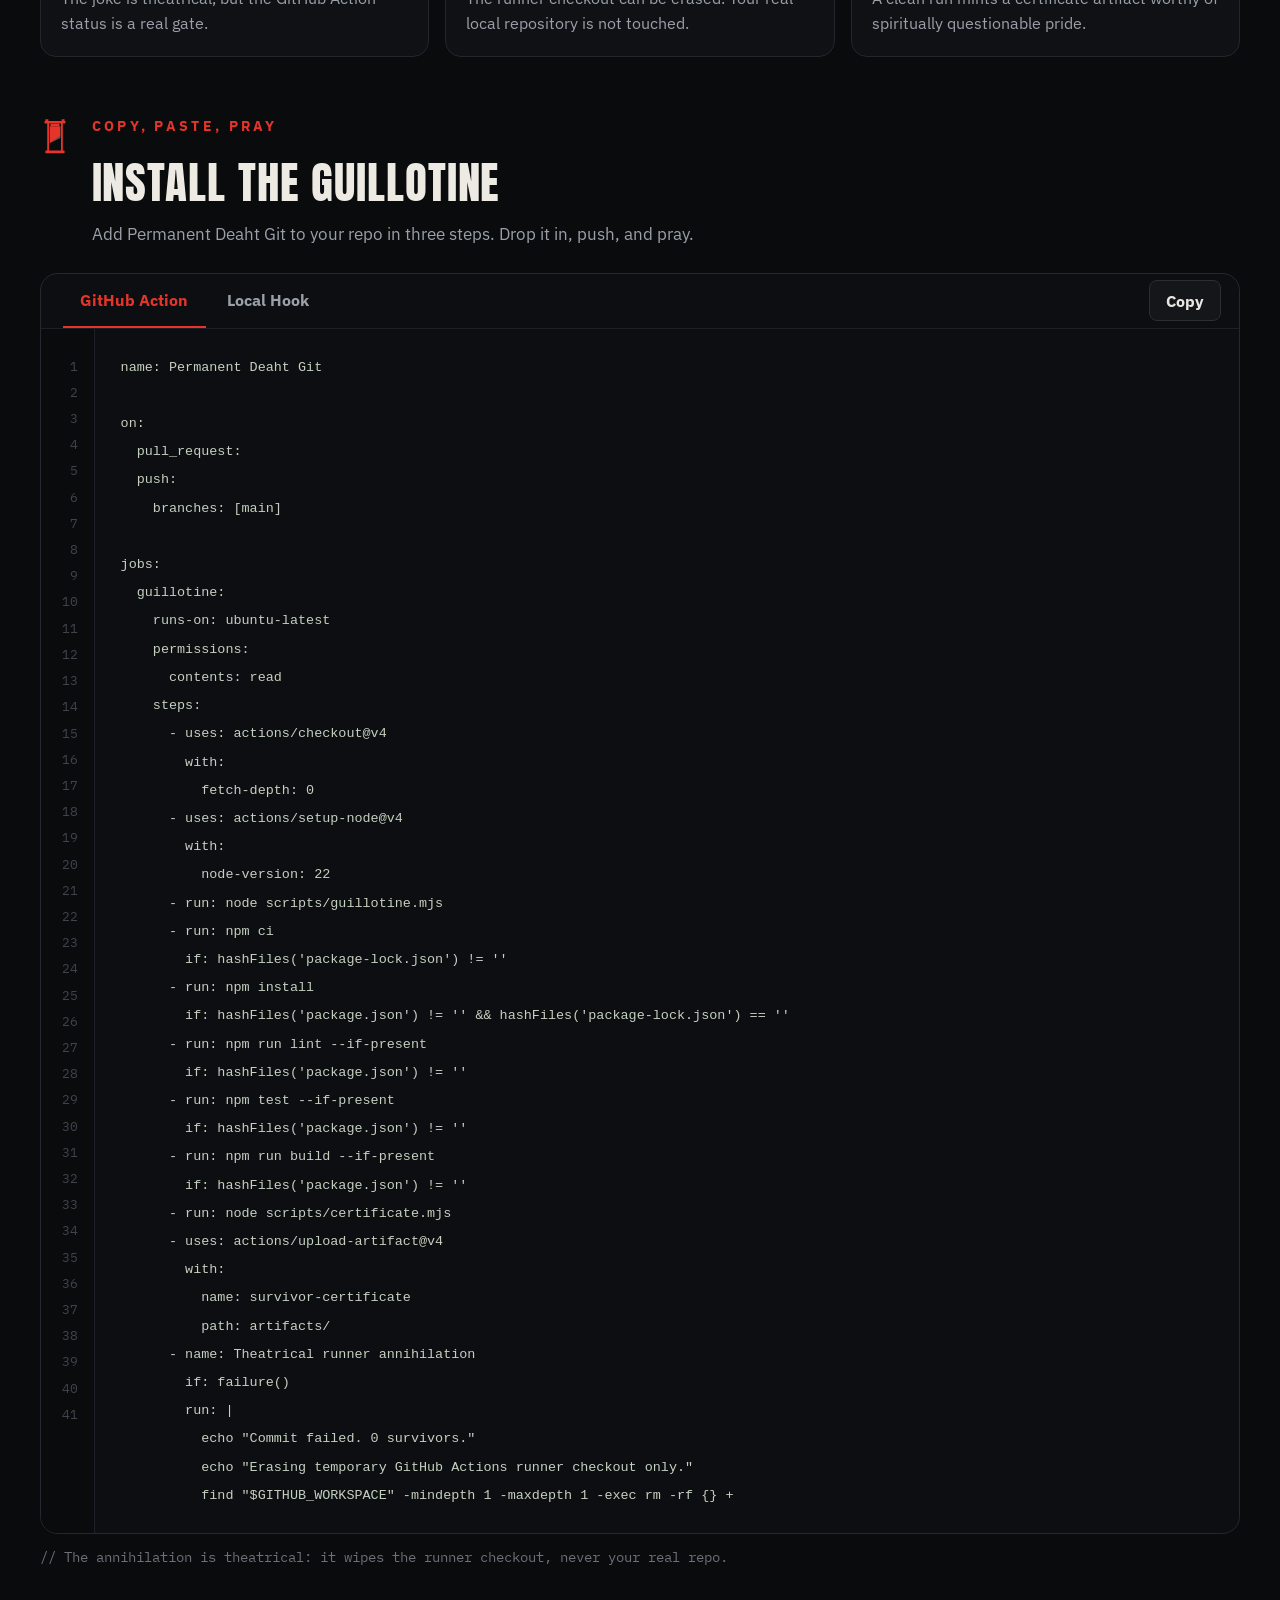
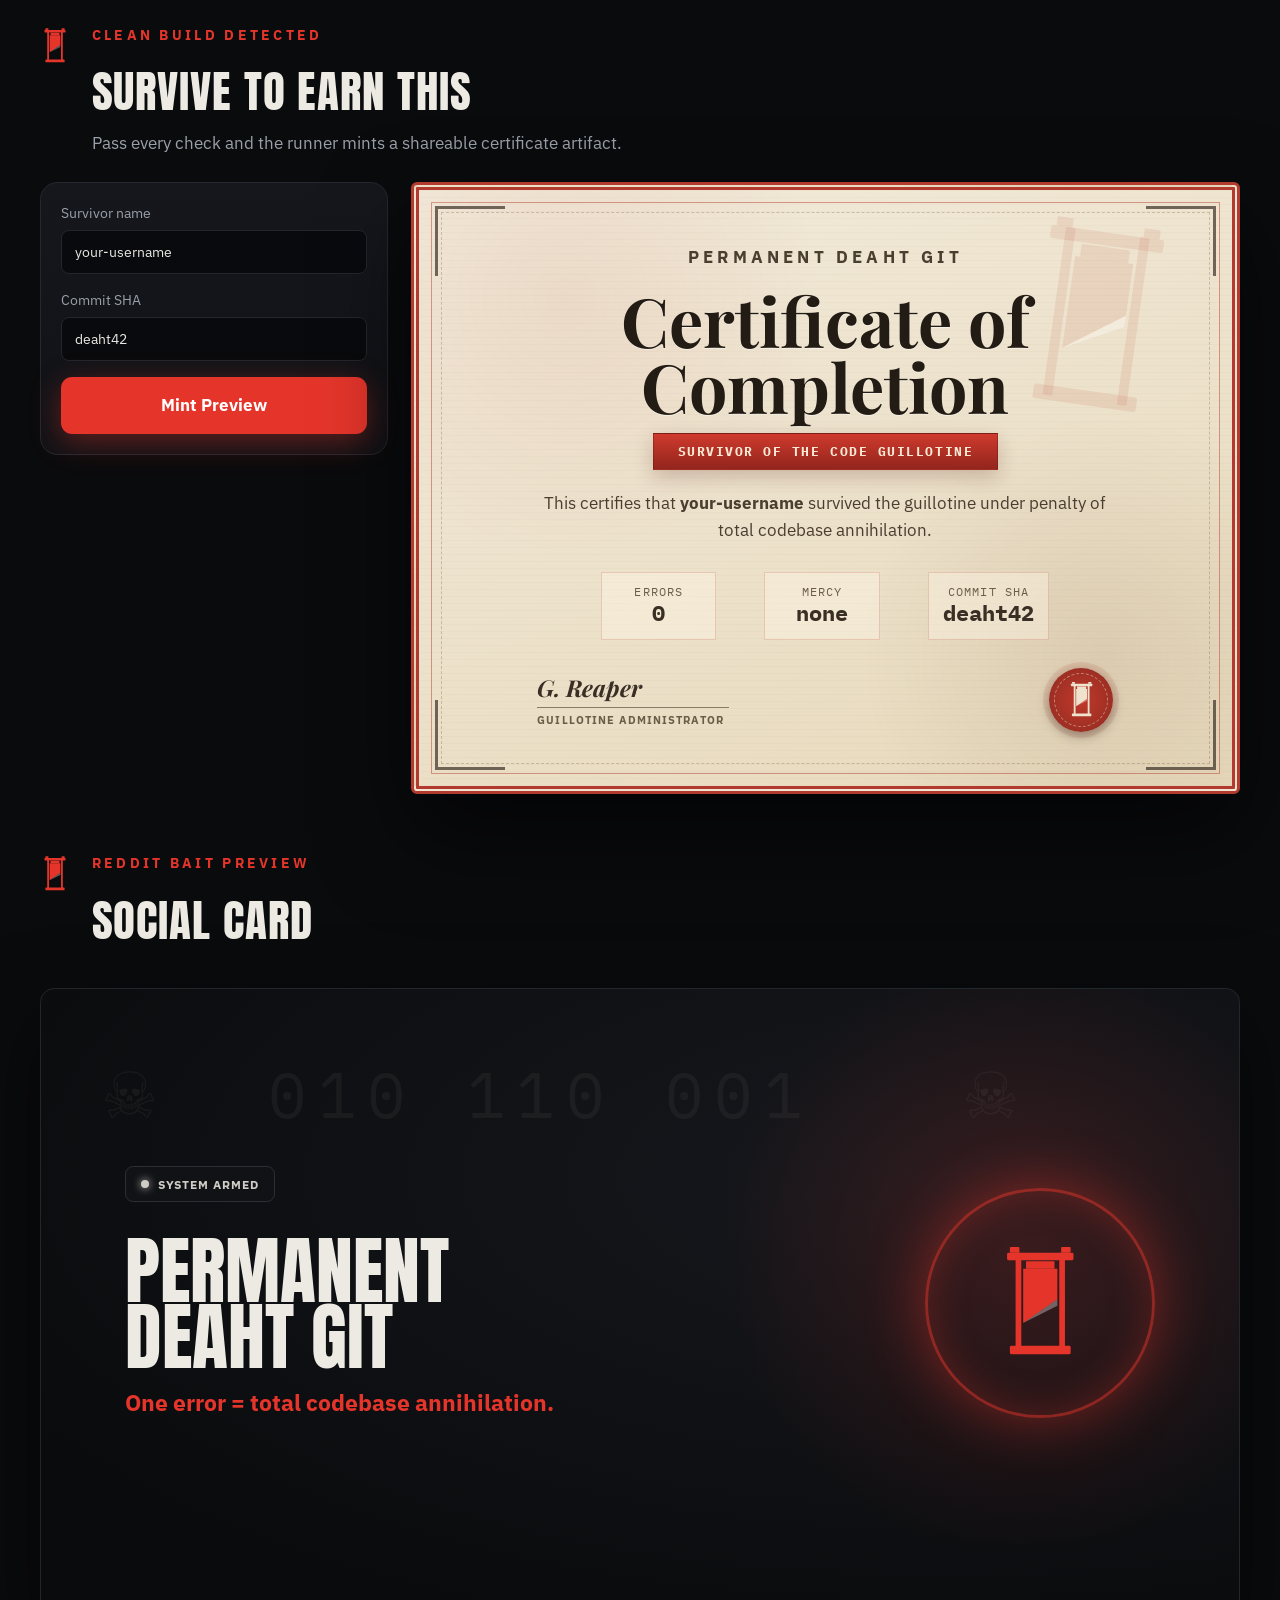
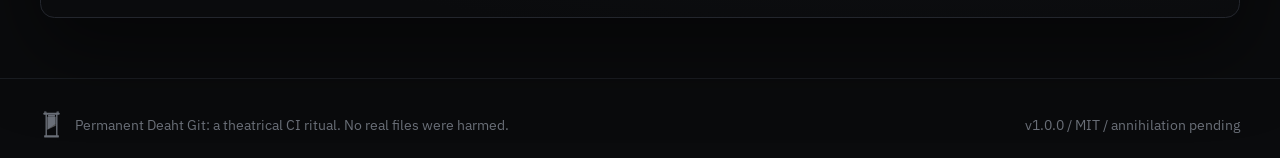
==== commit b7ce1356: "Replace appearance shell" ====
--- a/index.html
+++ b/index.html
@@ -19,12 +19,1073 @@
     <link rel="preconnect" href="https://fonts.googleapis.com">
     <link rel="preconnect" href="https://fonts.gstatic.com" crossorigin>
     <link href="https://fonts.googleapis.com/css2?family=Anton&family=IBM+Plex+Mono:wght@400;500;600&family=IBM+Plex+Sans:wght@400;500;600;700&family=Playfair+Display:ital,wght@0,700;1,600&display=swap" rel="stylesheet">
-    <link rel="stylesheet" href="site.css?v=3">
+    <style>
+:root {
+  color-scheme: dark;
+  --bg: #0a0b0d;
+  --panel: #0f1115;
+  --panel-2: #15171c;
+  --line: #23262d;
+  --line-2: #2a2e35;
+  --text: #e9e7e1;
+  --text-strong: #f3f1eb;
+  --muted: #9aa0aa;
+  --dim: #6b7079;
+  --red: #e5352b;
+  --red-dark: #8e1f18;
+  --green: #56b974;
+  --amber: #f0a730;
+  --paper: #f2eada;
+  --paper-2: #e7d9bc;
+  --ink: #3a2f25;
+  --shadow: 0 30px 80px rgba(0, 0, 0, 0.5);
+}
+
+* { box-sizing: border-box; }
+
+html { scroll-behavior: smooth; }
+
+body {
+  margin: 0;
+  overflow-x: hidden;
+  background:
+    radial-gradient(1100px 560px at 50% -12%, rgba(229, 53, 43, 0.08), transparent 60%),
+    var(--bg);
+  color: var(--text);
+  font-family: "IBM Plex Sans", system-ui, -apple-system, BlinkMacSystemFont, "Segoe UI", sans-serif;
+}
+
+a { color: inherit; text-decoration: none; }
+button, input { font: inherit; }
+
+/* ---------- header ---------- */
+.site-header {
+  position: sticky;
+  top: 0;
+  z-index: 20;
+  display: flex;
+  align-items: center;
+  justify-content: space-between;
+  gap: 2rem;
+  height: 76px;
+  padding: 0 clamp(1rem, 4vw, 2.5rem);
+  background: rgba(10, 11, 13, 0.84);
+  border-bottom: 1px solid #1a1d22;
+  backdrop-filter: blur(12px);
+}
+
+.brand,
+.nav-links,
+.hero-actions,
+.ritual-strip,
+.panel-heading,
+.ci-core,
+.check-list li,
+.triad header,
+.section-title,
+.tabs,
+.certificate-card footer,
+.site-footer {
+  display: flex;
+  align-items: center;
+}
+
+.brand {
+  gap: 0.85rem;
+  color: var(--text-strong);
+  font-size: 1.08rem;
+  font-weight: 700;
+}
+
+.nav-links {
+  gap: clamp(0.8rem, 2vw, 1.85rem);
+  color: var(--muted);
+  font-size: 0.95rem;
+}
+
+.nav-links a:hover { color: var(--text); }
+
+.status-pill,
+.armed-label {
+  display: inline-flex;
+  align-items: center;
+  gap: 0.55rem;
+  padding: 0.55rem 0.95rem;
+  color: #cfcdc6;
+  background: #101216;
+  border: 1px solid var(--line-2);
+  border-radius: 0.5rem;
+  font-size: 0.78rem;
+  font-weight: 700;
+  letter-spacing: 0.08em;
+  text-transform: uppercase;
+}
+
+/* ---------- guillotine marks (clean SVG) ---------- */
+.guillotine-mark,
+.button-mark,
+.guillotine-large,
+.muted-mark {
+  display: block;
+  flex: 0 0 auto;
+  color: var(--red);
+}
+
+.guillotine-mark { width: 30px; height: 36px; }
+.button-mark { width: 19px; height: 22px; color: #fff; }
+.guillotine-large {
+  width: 116px;
+  height: 138px;
+  color: #ff3b32;
+  filter: drop-shadow(0 0 16px rgba(229, 53, 43, 0.5));
+}
+.muted-mark { width: 23px; height: 28px; color: var(--dim); }
+
+.section-title .guillotine-mark { margin-top: 0.15rem; }
+
+/* ---------- hero shell ---------- */
+.hero-shell {
+  position: relative;
+  isolation: isolate;
+  overflow: hidden;
+  max-width: 1456px;
+  margin: 0 auto;
+  padding: 3.5rem clamp(1rem, 4vw, 2.5rem) 1.875rem;
+}
+
+.noise-field {
+  position: absolute;
+  inset: 0;
+  z-index: -1;
+  overflow: hidden;
+  pointer-events: none;
+  background:
+    radial-gradient(circle at 28% 16%, rgba(229, 53, 43, 0.10), transparent 22rem),
+    radial-gradient(circle at 82% 30%, rgba(229, 53, 43, 0.06), transparent 20rem);
+}
+
+.noise-field::after {
+  content: "";
+  position: absolute;
+  inset: 0;
+  background: radial-gradient(120% 92% at 32% 22%, transparent 38%, rgba(10, 11, 13, 0.78) 100%);
+}
+
+.binary {
+  position: absolute;
+  top: 0;
+  bottom: 0;
+  width: 6rem;
+  color: var(--text);
+  font-family: "IBM Plex Mono", monospace;
+  font-size: 0.78rem;
+  line-height: 1.55;
+  letter-spacing: 0.3rem;
+  opacity: 0.04;
+  writing-mode: vertical-rl;
+}
+.binary.left { left: 0.5rem; }
+.binary.right { right: 0.5rem; }
+
+.binary-skull {
+  position: absolute;
+  z-index: 0;
+  left: 1.5%;
+  top: 4.5rem;
+  color: rgba(233, 231, 225, 0.06);
+  font-family: "IBM Plex Mono", monospace;
+  font-size: clamp(1.3rem, 2.8vw, 2.7rem);
+  font-weight: 700;
+  line-height: 0.82;
+  letter-spacing: 0.12em;
+  white-space: pre;
+  text-shadow: 0 0 16px rgba(229, 53, 43, 0.12);
+}
+
+.specter {
+  position: absolute;
+  z-index: 0;
+  color: #dce7e5;
+  line-height: 1;
+  opacity: 0.05;
+  filter: grayscale(1) blur(1.5px) drop-shadow(0 0 22px rgba(229, 53, 43, 0.3));
+}
+.skull-a { right: -3rem; top: 3rem; font-size: clamp(9rem, 18vw, 20rem); transform: rotate(8deg); }
+.skull-b { left: -4rem; bottom: -5rem; font-size: clamp(8rem, 14vw, 15rem); transform: rotate(-9deg); opacity: 0.04; }
+
+.haze {
+  position: absolute;
+  border-radius: 999px;
+  filter: blur(20px);
+  pointer-events: none;
+}
+.haze.one {
+  left: -3rem;
+  top: 3.5rem;
+  width: 42rem;
+  height: 26rem;
+  background: radial-gradient(closest-side, rgba(229, 53, 43, 0.16), transparent 72%);
+}
+
+/* ---------- hero grid ---------- */
+.hero-grid {
+  position: relative;
+  display: grid;
+  grid-template-columns: minmax(34rem, 0.92fr) minmax(360px, 1fr);
+  gap: clamp(2rem, 5vw, 4.4rem);
+  align-items: center;
+}
+
+.hero-copy,
+.ci-panel,
+.dark-card,
+.install-card,
+.certificate-form,
+.certificate-card,
+.og-card { min-width: 0; }
+
+.hero-copy { position: relative; }
+
+.overline {
+  margin: 0 0 0.85rem;
+  color: var(--red);
+  font-size: 0.86rem;
+  font-weight: 700;
+  letter-spacing: 0.24em;
+  text-transform: uppercase;
+}
+
+h1, h2, h3, p { margin-top: 0; }
+
+/* ---------- title with floating skulls + drips ---------- */
+.title-wrap {
+  position: relative;
+  width: max-content;
+  max-width: 100%;
+  padding-top: 2.7rem;
+  margin: 0 0 2.4rem;
+}
+
+h1 {
+  margin: 0;
+  color: transparent;
+  background: linear-gradient(180deg, #f5f1e8 0%, #f0e8dc 52%, #e7675a 82%, #cf2419 100%);
+  -webkit-background-clip: text;
+  background-clip: text;
+  font-family: "Anton", Impact, sans-serif;
+  font-size: clamp(4.6rem, 9.4vw, 7.2rem);
+  font-weight: 400;
+  line-height: 0.88;
+  text-transform: uppercase;
+  filter: drop-shadow(0 2px 1px rgba(0, 0, 0, 0.55)) drop-shadow(0 0 26px rgba(229, 53, 43, 0.4));
+}
+
+.float-skull {
+  position: absolute;
+  z-index: 2;
+  line-height: 1;
+  color: #f3ede6;
+  filter: drop-shadow(0 0 14px rgba(229, 53, 43, 0.75));
+  animation: pdg-float 4s ease-in-out infinite, pdg-flicker 3s ease-in-out infinite;
+}
+.float-skull.s1 { left: 5%; top: 0.3rem; font-size: 1.9rem; --r: -12deg; }
+.float-skull.s2 { left: 41%; top: -0.5rem; font-size: 2.7rem; --r: 4deg; animation-delay: 0.4s, 0.3s; }
+.float-skull.s3 { left: 73%; top: 0.5rem; font-size: 1.8rem; --r: 13deg; animation-delay: 0.8s, 0.6s; }
+
+.drip {
+  position: absolute;
+  z-index: 1;
+  width: 7px;
+  border-radius: 0 0 4px 4px;
+  background: linear-gradient(180deg, #cf2419, #7d130c);
+  box-shadow: 0 0 9px rgba(229, 53, 43, 0.5);
+}
+.drip::after {
+  content: "";
+  position: absolute;
+  bottom: -6px;
+  left: 50%;
+  width: 9px;
+  height: 9px;
+  border-radius: 50%;
+  background: #9c170e;
+  box-shadow: 0 0 7px rgba(229, 53, 43, 0.55);
+  transform: translate(-50%, 0);
+  animation: pdg-drip 3.8s ease-in infinite;
+}
+.drip.d1 { left: 8%; bottom: -1.5rem; height: 1.8rem; }
+.drip.d2 { left: 31%; bottom: -2.3rem; height: 2.7rem; animation-delay: 0.6s; }
+.drip.d2::after { animation-delay: 0.6s; }
+.drip.d3 { left: 55%; bottom: -1.1rem; height: 1.3rem; }
+.drip.d4 { left: 78%; bottom: -2rem; height: 2.2rem; }
+.drip.d4::after { animation-delay: 0.3s; }
+
+.danger-line {
+  margin-bottom: 0.65rem;
+  color: var(--red);
+  font-size: clamp(1.5rem, 2.3vw, 1.9rem);
+  font-weight: 700;
+  text-shadow: 0 0 18px rgba(229, 53, 43, 0.35);
+}
+
+.subline {
+  max-width: 38rem;
+  color: var(--muted);
+  font-size: 1.2rem;
+}
+
+.hero-actions {
+  flex-wrap: wrap;
+  gap: 1rem;
+  margin: 2rem 0 1.6rem;
+}
+
+.button {
+  display: inline-flex;
+  align-items: center;
+  justify-content: center;
+  gap: 0.75rem;
+  min-height: 3.6rem;
+  padding: 0 1.8rem;
+  border-radius: 0.7rem;
+  border: 1px solid transparent;
+  font-size: 1.05rem;
+  font-weight: 700;
+  transition: transform 0.15s ease, box-shadow 0.15s ease;
+}
+.button:hover { transform: translateY(-1px); }
+
+.primary {
+  color: #fff;
+  background: var(--red);
+  box-shadow: 0 8px 30px rgba(229, 53, 43, 0.38);
+}
+.primary:hover { box-shadow: 0 10px 36px rgba(229, 53, 43, 0.5); }
+
+.secondary {
+  color: var(--text);
+  background: #14161a;
+  border-color: var(--line-2);
+}
+.secondary:hover { border-color: #3a3f48; }
+
+.ritual-strip {
+  display: inline-flex;
+  flex-wrap: wrap;
+  gap: 0;
+  padding: 0.82rem 1.25rem;
+  background: #0e0f12;
+  border: 1px solid var(--line);
+  border-radius: 0.6rem;
+  color: #8a8f99;
+  font-size: 0.8rem;
+  font-weight: 700;
+  letter-spacing: 0.06em;
+  text-transform: uppercase;
+}
+.ritual-strip span + span::before {
+  content: "/";
+  margin: 0 0.75rem;
+  color: var(--red);
+}
+
+/* ---------- CI panel ---------- */
+.ci-panel,
+.dark-card,
+.install-card,
+.certificate-form {
+  background: linear-gradient(180deg, var(--panel-2), #101216);
+  border: 1px solid #25282f;
+  border-radius: 1.1rem;
+  box-shadow: var(--shadow);
+}
+
+.ci-panel {
+  position: relative;
+  overflow: hidden;
+  padding: 1.75rem 1.9rem 1.9rem;
+}
+.ci-panel::before {
+  content: "";
+  position: absolute;
+  inset: -1px;
+  pointer-events: none;
+  background:
+    radial-gradient(circle at 16% 48%, rgba(229, 53, 43, 0.15), transparent 19rem),
+    linear-gradient(180deg, rgba(255, 255, 255, 0.04), transparent 34%);
+}
+.ci-panel > * { position: relative; z-index: 1; }
+
+.panel-heading {
+  justify-content: space-between;
+  gap: 1rem;
+  margin-bottom: 1.4rem;
+  color: #cfcdc6;
+  font-size: 0.86rem;
+  font-weight: 700;
+  letter-spacing: 0.1em;
+  text-transform: uppercase;
+}
+.panel-heading strong {
+  display: inline-flex;
+  align-items: center;
+  gap: 0.5rem;
+  color: var(--green);
+  text-transform: none;
+  letter-spacing: 0;
+}
+
+.live-dot {
+  display: inline-block;
+  width: 0.5rem;
+  height: 0.5rem;
+  background: currentColor;
+  border-radius: 999px;
+  box-shadow: 0 0 8px currentColor;
+  animation: pdg-pulse 1.7s ease-in-out infinite;
+}
+.status-pill .live-dot { color: var(--red); }
+
+.ci-core {
+  display: grid;
+  grid-template-columns: 182px 1fr;
+  gap: 1.9rem;
+}
+
+.emblem {
+  position: relative;
+  display: grid;
+  width: 182px;
+  height: 182px;
+  place-items: center;
+}
+.emblem::before,
+.emblem-ring {
+  content: "";
+  position: absolute;
+  border-radius: 50%;
+}
+.emblem::before {
+  inset: 0;
+  border: 1px solid rgba(229, 53, 43, 0.24);
+  background: radial-gradient(circle at 50% 50%, rgba(229, 53, 43, 0.09), transparent 52%);
+}
+.emblem-ring {
+  inset: 12px;
+  border: 2px solid rgba(229, 53, 43, 0.5);
+  box-shadow: 0 0 58px rgba(229, 53, 43, 0.42), inset 0 0 36px rgba(229, 53, 43, 0.22);
+  animation: pdg-glow 3.4s ease-in-out infinite;
+}
+
+.mono-fail {
+  margin-bottom: 0.5rem;
+  color: var(--red);
+  font-family: "IBM Plex Mono", monospace;
+  font-size: 1.55rem;
+  font-weight: 700;
+}
+.muted { color: var(--muted); }
+
+.check-list {
+  display: grid;
+  gap: 0;
+  margin: 1.1rem 0 0;
+  padding: 0;
+  list-style: none;
+}
+.check-list li {
+  gap: 0.75rem;
+  padding: 0.62rem 0;
+  border-bottom: 1px solid #1d2026;
+}
+.check-list li:last-child { border-bottom: 0; }
+.check-list span {
+  display: grid;
+  width: 1.45rem;
+  height: 1.45rem;
+  place-items: center;
+  border-radius: 50%;
+  font-size: 0.68rem;
+  font-weight: 800;
+}
+.check-list strong { flex: 1; color: #d6d4cd; font-weight: 500; }
+.check-list em { color: var(--muted); font-style: normal; font-weight: 600; }
+.pass { color: var(--green); background: rgba(86, 185, 116, 0.14); }
+.fail { color: var(--red); background: rgba(229, 53, 43, 0.16); }
+.wait { color: var(--dim); background: #1a1d22; }
+
+.warning-band {
+  margin: 1.4rem 0 0;
+  padding: 1rem;
+  color: var(--red);
+  background: var(--bg);
+  border: 1px solid rgba(229, 53, 43, 0.3);
+  border-radius: 0.7rem;
+  font-weight: 800;
+  letter-spacing: 0.04em;
+  text-align: center;
+  text-transform: uppercase;
+}
+
+/* ---------- triad ---------- */
+.triad {
+  display: grid;
+  grid-template-columns: 1.18fr 0.96fr 1.04fr;
+  gap: 1.5rem;
+  max-width: 1456px;
+  margin: 1.1rem auto 0;
+  padding: 0 clamp(1rem, 4vw, 2.5rem);
+}
+
+.dark-card {
+  overflow: hidden;
+  background: var(--panel);
+  box-shadow: none;
+  position: relative;
+}
+.dark-card header {
+  justify-content: space-between;
+  gap: 1rem;
+  padding: 1.25rem 1.5rem;
+  border-bottom: 1px solid #1d2026;
+}
+.dark-card h2 {
+  margin: 0;
+  color: #cfcdc6;
+  font-size: 0.94rem;
+  font-weight: 800;
+  letter-spacing: 0.1em;
+  text-transform: uppercase;
+}
+.dark-card header span { color: var(--red); font-size: 0.82rem; font-weight: 600; }
+
+.event-log {
+  display: grid;
+  gap: 0.35rem;
+  margin: 0;
+  padding: 1.1rem 1.5rem 1.35rem;
+  font-family: "IBM Plex Mono", monospace;
+  font-size: 0.84rem;
+  line-height: 1.55;
+  list-style: none;
+}
+.event-log li {
+  display: grid;
+  grid-template-columns: 74px 1fr auto;
+  gap: 0.5rem;
+  color: #c9c7c0;
+}
+.event-log time { color: #5f646d; }
+.event-log strong { color: var(--red); font-weight: 600; }
+
+.log-flatline {
+  display: flex;
+  align-items: center;
+  gap: 0.75rem;
+  padding: 0.75rem 1.5rem 1rem;
+  border-top: 1px solid #1d2026;
+}
+.log-flatline span {
+  font-size: 0.68rem;
+  font-weight: 700;
+  letter-spacing: 0.12em;
+  color: #5f646d;
+}
+.log-flatline svg { flex: 1; height: 26px; overflow: visible; }
+.log-flatline b {
+  width: 0.45rem;
+  height: 0.45rem;
+  border-radius: 50%;
+  background: var(--red);
+  box-shadow: 0 0 9px var(--red);
+  animation: pdg-pulse 1.4s ease-in-out infinite;
+}
+
+.compact-rules ul {
+  display: grid;
+  gap: 0;
+  margin: 0;
+  padding: 0.5rem 1.5rem 1rem;
+  list-style: none;
+}
+.compact-rules li {
+  padding: 0.75rem 0;
+  color: #d6d4cd;
+  border-bottom: 1px solid #181b20;
+}
+.compact-rules li:last-child { border-bottom: 0; }
+.compact-rules li::before {
+  content: "\2620";
+  margin-right: 0.75rem;
+  color: var(--red);
+  font-weight: 900;
+}
+
+.mini-cert { padding-bottom: 1.2rem; }
+.small-paper { position: relative; margin: 1.35rem; padding: 1.5rem 1.35rem 3.4rem; text-align: center; }
+.small-paper .mini-seal {
+  position: absolute;
+  right: 1.15rem;
+  bottom: 1.1rem;
+  width: 48px;
+  height: 48px;
+  box-shadow: 0 3px 9px rgba(0, 0, 0, 0.3), 0 0 0 4px rgba(178, 58, 46, 0.12);
+}
+.small-paper .mini-seal::after { inset: 4px; }
+.small-paper .mini-seal .seal-icon { width: 50%; height: 54%; }
+.small-paper h3 {
+  margin: 0.5rem 0;
+  color: #b23a2e;
+  font-family: "IBM Plex Mono", monospace;
+  font-size: 1.2rem;
+}
+.small-paper strong { color: #b23a2e; }
+
+/* ---------- sections ---------- */
+.section {
+  max-width: 1456px;
+  margin: 0 auto;
+  padding: 3.75rem clamp(1rem, 4vw, 2.5rem) 0;
+}
+.section-title {
+  align-items: flex-start;
+  gap: 1.35rem;
+  margin-bottom: 1.75rem;
+}
+.section-title h2 {
+  margin: 0 0 0.4rem;
+  color: #eceae3;
+  font-family: "Anton", Impact, sans-serif;
+  font-size: clamp(2.25rem, 4vw, 2.8rem);
+  font-weight: 400;
+  letter-spacing: 0.02em;
+  text-transform: uppercase;
+}
+.section-title p:last-child { margin: 0; color: var(--muted); font-size: 1.05rem; }
+
+.rules-grid {
+  display: grid;
+  grid-template-columns: repeat(3, minmax(0, 1fr));
+  gap: 1rem;
+}
+.rules-grid article {
+  padding: 1.25rem;
+  background: #0f1115;
+  border: 1px solid var(--line);
+  border-radius: 1rem;
+  transition: border-color 0.15s ease;
+}
+.rules-grid article:hover { border-color: rgba(229, 53, 43, 0.4); }
+.rules-grid span {
+  color: var(--red);
+  font-family: "IBM Plex Mono", monospace;
+  font-weight: 800;
+}
+.rules-grid h3 { margin: 1rem 0 0.6rem; }
+.rules-grid p { margin-bottom: 0; color: var(--muted); line-height: 1.55; }
+
+/* ---------- install ---------- */
+.install-card { overflow: hidden; background: #0d0e11; box-shadow: none; }
+.tabs {
+  justify-content: space-between;
+  gap: 0.25rem;
+  padding: 0 1.1rem 0 1.35rem;
+  border-bottom: 1px solid #1d2026;
+}
+.tab, .copy-button { cursor: pointer; border: 0; font-weight: 700; }
+.tab {
+  padding: 1rem 1.1rem;
+  color: var(--muted);
+  background: transparent;
+  border-bottom: 2px solid transparent;
+}
+.tab.active { color: var(--red); border-bottom-color: var(--red); }
+.copy-button {
+  margin-left: auto;
+  padding: 0.6rem 1rem;
+  color: var(--text);
+  background: #14161a;
+  border: 1px solid var(--line-2);
+  border-radius: 0.5rem;
+}
+.copy-button:hover { border-color: #3a3f48; }
+
+.code-frame { display: grid; grid-template-columns: auto 1fr; }
+.line-numbers, .code-frame pre {
+  margin: 0;
+  font-family: "IBM Plex Mono", monospace;
+  font-size: 0.84rem;
+  line-height: 1.95;
+}
+.line-numbers {
+  min-width: 54px;
+  padding: 1.5rem 1rem;
+  color: #3f444c;
+  background: var(--bg);
+  border-right: 1px solid #1d2026;
+  text-align: right;
+  user-select: none;
+}
+.code-frame pre:last-child { overflow-x: auto; padding: 1.5rem 1.6rem; color: #c4d0c0; }
+.code-note {
+  margin: 0.85rem 0 0;
+  color: var(--dim);
+  font-family: "IBM Plex Mono", monospace;
+  font-size: 0.85rem;
+}
+
+/* ---------- certificate ---------- */
+.certificate-layout {
+  display: grid;
+  grid-template-columns: minmax(18rem, 0.42fr) minmax(0, 1fr);
+  gap: 1.4rem;
+  align-items: start;
+}
+.certificate-form {
+  display: grid;
+  gap: 1rem;
+  padding: 1.25rem;
+  box-shadow: none;
+  align-content: start;
+}
+.certificate-form label { display: grid; gap: 0.5rem; color: var(--muted); font-size: 0.9rem; }
+.certificate-form input {
+  width: 100%;
+  min-height: 2.75rem;
+  padding: 0 0.8rem;
+  color: var(--text);
+  background: #090a0d;
+  border: 1px solid var(--line);
+  border-radius: 0.5rem;
+}
+.certificate-form input:focus { outline: none; border-color: var(--red); }
+
+.paper {
+  color: var(--ink);
+  background:
+    radial-gradient(circle at 18% 18%, rgba(178, 58, 46, 0.08), transparent 16rem),
+    radial-gradient(circle at 84% 78%, rgba(97, 54, 22, 0.1), transparent 15rem),
+    repeating-linear-gradient(0deg, rgba(76, 48, 28, 0.025) 0 1px, transparent 1px 7px),
+    linear-gradient(160deg, var(--paper), var(--paper-2));
+  border: 8px double #b23a2e;
+  border-radius: 0.38rem;
+  box-shadow: 0 40px 90px rgba(0, 0, 0, 0.6);
+}
+.certificate-card {
+  position: relative;
+  overflow: hidden;
+  padding: clamp(2rem, 5vw, 3.4rem);
+  text-align: center;
+}
+.certificate-card::before {
+  content: "";
+  position: absolute;
+  inset: 12px;
+  pointer-events: none;
+  border: 1px solid rgba(178, 58, 46, 0.48);
+}
+.certificate-card::after {
+  content: "";
+  position: absolute;
+  inset: 22px;
+  pointer-events: none;
+  border: 1px dashed rgba(98, 68, 44, 0.26);
+}
+.certificate-card > :not(.certificate-watermark):not(.cert-corner) { position: relative; z-index: 1; }
+
+.certificate-watermark {
+  position: absolute;
+  z-index: 0;
+  right: clamp(1rem, 5vw, 3rem);
+  top: clamp(1rem, 4vw, 2rem);
+  width: clamp(7rem, 17vw, 11rem);
+  height: clamp(8rem, 19vw, 12rem);
+  color: rgba(178, 58, 46, 0.1);
+  transform: rotate(8deg);
+  pointer-events: none;
+}
+
+.cert-corner {
+  position: absolute;
+  z-index: 1;
+  width: 4.4rem;
+  height: 4.4rem;
+  border-color: #b23a2e;
+  opacity: 0.7;
+  pointer-events: none;
+}
+.top-left-corner { left: 1rem; top: 1rem; border-left: 3px solid; border-top: 3px solid; }
+.top-right-corner { right: 1rem; top: 1rem; border-right: 3px solid; border-top: 3px solid; }
+.bottom-left-corner { left: 1rem; bottom: 1rem; border-left: 3px solid; border-bottom: 3px solid; }
+.bottom-right-corner { right: 1rem; bottom: 1rem; border-right: 3px solid; border-bottom: 3px solid; }
+
+.paper-kicker {
+  margin-bottom: 1rem;
+  color: #b23a2e;
+  font-size: 0.78rem;
+  font-weight: 800;
+  letter-spacing: 0.25em;
+  text-transform: uppercase;
+}
+.certificate-card h2 {
+  margin-bottom: 0.8rem;
+  color: #231c15;
+  font-family: "Playfair Display", Georgia, serif;
+  font-size: clamp(2.65rem, 5.6vw, 4.25rem);
+  line-height: 0.98;
+  text-shadow: 0 1px 0 rgba(255, 255, 255, 0.45);
+}
+.certificate-ribbon {
+  display: inline-flex;
+  align-items: center;
+  justify-content: center;
+  min-height: 2.35rem;
+  margin: 0 0 1.25rem;
+  padding: 0 1.5rem;
+  color: #f8ead4;
+  background: linear-gradient(180deg, #cf3a2d, #92251d);
+  border: 1px solid rgba(83, 18, 14, 0.35);
+  box-shadow: 0 7px 20px rgba(75, 20, 10, 0.22);
+  font-family: "IBM Plex Mono", monospace;
+  font-size: 0.8rem;
+  font-weight: 800;
+  letter-spacing: 0.12em;
+  text-transform: uppercase;
+}
+.certificate-card p {
+  max-width: 36rem;
+  margin-inline: auto;
+  color: #4a3e30;
+  font-size: 1.05rem;
+  line-height: 1.6;
+}
+.certificate-stats {
+  display: flex;
+  justify-content: center;
+  gap: clamp(1.5rem, 5vw, 3rem);
+  margin: 1.75rem 0;
+  font-family: "IBM Plex Mono", monospace;
+}
+.certificate-stats div {
+  min-width: 7.2rem;
+  padding: 0.7rem 0.9rem;
+  background: rgba(255, 248, 230, 0.38);
+  border: 1px solid rgba(178, 58, 46, 0.2);
+}
+.certificate-stats span {
+  display: block;
+  color: #6b5e48;
+  font-size: 0.72rem;
+  letter-spacing: 0.1em;
+  text-transform: uppercase;
+}
+.certificate-stats strong { color: #3a2f25; font-size: 1.35rem; }
+.certificate-card footer {
+  justify-content: space-between;
+  gap: 1.5rem;
+  max-width: 36rem;
+  margin: 0 auto;
+  text-align: left;
+}
+.signature {
+  display: block;
+  width: 12rem;
+  padding-bottom: 0.25rem;
+  color: #3a2f25;
+  border-bottom: 1px solid #8a7d68;
+  font-family: "Playfair Display", Georgia, serif;
+  font-size: 1.45rem;
+  font-style: italic;
+}
+.certificate-card footer span:not(.seal) {
+  display: block;
+  margin-top: 0.3rem;
+  color: #6b5e48;
+  font-size: 0.66rem;
+  font-weight: 700;
+  letter-spacing: 0.1em;
+  text-transform: uppercase;
+}
+.seal {
+  position: relative;
+  display: grid;
+  place-items: center;
+  width: 64px;
+  height: 64px;
+  flex: 0 0 auto;
+  color: #f0e3cd;
+  background: radial-gradient(circle, #c0392b, #8e2a20);
+  border-radius: 50%;
+  box-shadow: 0 4px 12px rgba(0, 0, 0, 0.35), 0 0 0 6px rgba(178, 58, 46, 0.12);
+}
+.seal::after {
+  content: "";
+  position: absolute;
+  inset: 5px;
+  border: 1px dashed rgba(240, 227, 205, 0.5);
+  border-radius: 50%;
+}
+.seal-icon { width: 52%; height: 56%; color: #f0e3cd; position: relative; z-index: 1; }
+
+/* ---------- social / OG ---------- */
+.og-card {
+  position: relative;
+  display: flex;
+  align-items: center;
+  justify-content: space-between;
+  gap: 5%;
+  width: min(1200px, 100%);
+  aspect-ratio: 1200 / 630;
+  margin: 0 auto;
+  overflow: hidden;
+  padding: 0 7%;
+  background:
+    radial-gradient(circle at 82% 42%, rgba(229, 53, 43, 0.18), transparent 19rem),
+    radial-gradient(130% 110% at 75% 30%, #16181d 0%, var(--bg) 70%);
+  border: 1px solid var(--line);
+  border-radius: 0.9rem;
+  box-shadow: var(--shadow);
+}
+.og-card::before {
+  content: "\2620   010 110 001   \2620";
+  position: absolute;
+  left: 5%;
+  right: 5%;
+  top: 10%;
+  color: rgba(233, 231, 225, 0.05);
+  font-family: "IBM Plex Mono", monospace;
+  font-size: clamp(2rem, 5vw, 4rem);
+  letter-spacing: 0.18em;
+  white-space: pre;
+}
+.og-card > * { position: relative; z-index: 1; }
+.og-card h2 {
+  margin: 1.5rem 0 1rem;
+  color: #eceae3;
+  font-family: "Anton", Impact, sans-serif;
+  font-size: clamp(3rem, 7vw, 4.6rem);
+  font-weight: 400;
+  line-height: 0.9;
+  text-transform: uppercase;
+}
+.og-card p:last-child {
+  color: var(--red);
+  font-size: clamp(1rem, 2.2vw, 1.45rem);
+  font-weight: 800;
+}
+.og-emblem {
+  position: relative;
+  display: grid;
+  place-items: center;
+  width: min(230px, 26vw);
+  height: min(230px, 26vw);
+  flex: 0 0 auto;
+  border: 3px solid rgba(229, 53, 43, 0.55);
+  border-radius: 50%;
+  box-shadow: 0 0 60px rgba(229, 53, 43, 0.45), inset 0 0 40px rgba(229, 53, 43, 0.3);
+}
+.og-emblem-icon { width: 44%; height: 50%; color: #e5352b; }
+
+/* ---------- footer ---------- */
+.site-footer {
+  justify-content: space-between;
+  gap: 1rem;
+  max-width: 1456px;
+  margin: 3.75rem auto 0;
+  padding: 2rem clamp(1rem, 4vw, 2.5rem) 3.75rem;
+  color: var(--dim);
+  border-top: 1px solid #1a1d22;
+  font-size: 0.9rem;
+}
+.site-footer > span { display: inline-flex; align-items: center; gap: 0.75rem; }
+
+/* ---------- keyframes ---------- */
+@keyframes pdg-pulse {
+  0%, 100% { opacity: 1; }
+  50% { opacity: 0.35; }
+}
+@keyframes pdg-glow {
+  0%, 100% { box-shadow: 0 0 40px rgba(229, 53, 43, 0.36), inset 0 0 30px rgba(229, 53, 43, 0.2); }
+  50% { box-shadow: 0 0 64px rgba(229, 53, 43, 0.6), inset 0 0 38px rgba(229, 53, 43, 0.3); }
+}
+@keyframes pdg-float {
+  0%, 100% { transform: translateY(0) rotate(var(--r, 0deg)); }
+  50% { transform: translateY(-8px) rotate(var(--r, 0deg)); }
+}
+@keyframes pdg-flicker {
+  0%, 100% { opacity: 0.92; }
+  45% { opacity: 1; }
+  60% { opacity: 0.82; }
+}
+@keyframes pdg-drip {
+  0% { transform: translate(-50%, 0); opacity: 0; }
+  15% { opacity: 1; }
+  80% { opacity: 1; }
+  100% { transform: translate(-50%, 22px); opacity: 0; }
+}
+
+@media (prefers-reduced-motion: reduce) {
+  .float-skull, .drip::after, .live-dot, .emblem-ring, .log-flatline b { animation: none !important; }
+}
+
+@media (max-width: 1120px) {
+  .hero-grid, .triad, .certificate-layout { grid-template-columns: 1fr; }
+  .ci-core { grid-template-columns: auto 1fr; }
+  .triad { padding-top: 1rem; }
+}
+
+@media (max-width: 760px) {
+  .site-header, .nav-links, .ci-core, .certificate-card footer, .site-footer {
+    align-items: flex-start;
+    flex-direction: column;
+  }
+  .site-header { height: auto; padding-block: 1rem; }
+  .hero-shell { padding-top: 2.2rem; }
+  .hero-grid { grid-template-columns: 1fr; }
+  .title-wrap { width: auto; }
+  .overline, .danger-line, .subline { overflow-wrap: anywhere; }
+  .overline { letter-spacing: 0.16em; }
+  .ci-core { gap: 1.2rem; }
+  .emblem { width: 140px; height: 140px; }
+  .rules-grid { grid-template-columns: 1fr; }
+  .tabs { align-items: stretch; flex-wrap: wrap; padding: 0.6rem; }
+  .copy-button { margin-left: 0; }
+  .code-frame { grid-template-columns: 1fr; }
+  .line-numbers { display: none; }
+  .certificate-stats { flex-direction: column; gap: 0.8rem; }
+  .og-card { align-items: flex-start; flex-direction: column; justify-content: center; min-height: 360px; aspect-ratio: auto; }
+}
+
+@media (max-width: 520px) {
+  h1 { font-size: 3.6rem; }
+  .ritual-strip { display: flex; }
+  .ritual-strip span { width: 100%; }
+  .ritual-strip span + span::before { margin: 0 0.5rem 0 0; }
+  .event-log li { grid-template-columns: 1fr; }
+}
+</style>
   </head>
   <body>
+    <!-- reusable guillotine icon: posts + top beam + angled blade + base -->
+    <svg width="0" height="0" style="position:absolute" aria-hidden="true" focusable="false">
+      <symbol id="guillotine-icon" viewBox="0 0 100 118">
+        <g fill="currentColor">
+          <rect x="18" y="0" width="10" height="6" rx="1"/>
+          <rect x="72" y="0" width="10" height="6" rx="1"/>
+          <rect x="15" y="6" width="70" height="8" rx="1.5"/>
+          <rect x="24" y="6" width="6" height="104" rx="1"/>
+          <rect x="70" y="6" width="6" height="104" rx="1"/>
+          <rect x="35" y="15" width="30" height="8" rx="1"/>
+          <rect x="18" y="104" width="64" height="9" rx="1.5"/>
+          <polygon points="32,23 68,23 68,55 32,80"/>
+        </g>
+        <polygon points="32,80 68,55 68,62 32,80" fill="rgba(255,255,255,0.32)"/>
+      </symbol>
+    </svg>
+
     <header class="site-header">
       <a class="brand" href="#top" aria-label="Permanent Deaht Git home">
-        <span class="guillotine-mark" aria-hidden="true"></span>
+        <svg class="guillotine-mark" aria-hidden="true"><use href="#guillotine-icon"></use></svg>
         <span>Permanent Deaht Git</span>
       </a>
       <nav class="nav-links" aria-label="Primary navigation">
@@ -32,7 +1093,7 @@
         <a href="#rules">Rules</a>
         <a href="#install">Install</a>
         <a href="#certificate">Certificate</a>
-        <a class="status-pill" href="https://github.com/davethomas34/Permanent-Deaht-Git">System Armed</a>
+        <a class="status-pill" href="https://github.com/davethomas34/Permanent-Deaht-Git"><span class="live-dot"></span>System Armed</a>
       </nav>
     </header>
 
@@ -41,32 +1102,30 @@
         <div class="noise-field" aria-hidden="true">
           <span class="binary left">010 111 001 101 000 111 010 101 011 001 110 010 100 111 001 011</span>
           <span class="binary right">101 001 111 010 001 010 111 100 010 110 001 101 000 111 010 001</span>
-          <span class="code-rain left-code">if (commit.failed) {<br>&nbsp;&nbsp;guillotine.arm();<br>&nbsp;&nbsp;runner.erase();<br>}<br>throw new DeahtError();<br>startFromVoid();</span>
-          <span class="code-rain right-code">npm test --if-present<br>lint: passed<br>tests: failed<br>mercy: denied<br>certificate: withheld</span>
           <span class="binary-skull">00111100<br>01111110<br>11011011<br>11111111<br>01100110<br>00100100</span>
           <span class="specter skull-a">&#9760;</span>
           <span class="specter skull-b">&#9760;</span>
-          <span class="specter skull-c">&#9760;</span>
-          <span class="graveyard">+ &nbsp;+ &nbsp;&nbsp;+<br>&nbsp;&nbsp;+ &nbsp;+ &nbsp;&nbsp;+</span>
-          <span class="bone bone-a"></span>
-          <span class="bone bone-b"></span>
-          <span class="bone bone-c"></span>
-          <span class="fireline top-left"></span>
-          <span class="fireline bottom-right"></span>
-          <span class="ember-field"></span>
           <span class="haze one"></span>
-          <span class="haze two"></span>
         </div>
 
         <div class="hero-grid">
           <section class="hero-copy" aria-labelledby="hero-title">
             <p class="overline">Powered by Code Guillotine</p>
-            <h1 id="hero-title">Permanent<br>Deaht Git</h1>
+            <div class="title-wrap">
+              <span class="float-skull s1" aria-hidden="true">&#9760;</span>
+              <span class="float-skull s2" aria-hidden="true">&#9760;</span>
+              <span class="float-skull s3" aria-hidden="true">&#9760;</span>
+              <h1 id="hero-title">Permanent<br>Deaht Git</h1>
+              <span class="drip d1" aria-hidden="true"></span>
+              <span class="drip d2" aria-hidden="true"></span>
+              <span class="drip d3" aria-hidden="true"></span>
+              <span class="drip d4" aria-hidden="true"></span>
+            </div>
             <p class="danger-line">One error. Total codebase annihilation.</p>
             <p class="subline">No imports. No mercy. No undo. Spelled wrong. Enforced worse.</p>
             <div class="hero-actions">
               <a class="button primary" href="#install">
-                <span class="button-mark" aria-hidden="true"></span>
+                <svg class="button-mark" aria-hidden="true"><use href="#guillotine-icon"></use></svg>
                 Install Guillotine
               </a>
               <a class="button secondary" href="#rules">View Rules</a>
@@ -86,7 +1145,7 @@
             <div class="ci-core">
               <div class="emblem" aria-hidden="true">
                 <span class="emblem-ring"></span>
-                <span class="guillotine-large"></span>
+                <svg class="guillotine-large"><use href="#guillotine-icon"></use></svg>
               </div>
               <div>
                 <p class="mono-fail">Commit failed. 0 survivors.</p>
@@ -112,6 +1171,13 @@
             <span>All traces erased.</span>
           </header>
           <ol id="deathLog" class="event-log"></ol>
+          <div class="log-flatline" aria-hidden="true">
+            <span>FLATLINE</span>
+            <svg viewBox="0 0 280 34" preserveAspectRatio="none">
+              <polyline points="0,17 60,17 72,17 80,6 90,28 100,2 110,30 120,17 150,17 162,17 170,9 178,25 186,17 280,17" fill="none" stroke="#e5352b" stroke-width="2" stroke-linecap="round" stroke-linejoin="round" style="filter:drop-shadow(0 0 6px rgba(229,53,43,.7))"></polyline>
+            </svg>
+            <b></b>
+          </div>
         </article>
 
         <article class="dark-card compact-rules">
@@ -137,13 +1203,14 @@
             <h3>{your-username}</h3>
             <p>survived Permanent Deaht Git and committed with honor.</p>
             <strong>No imports. No mercy. No undo.</strong>
+            <span class="seal mini-seal" aria-hidden="true"><svg class="seal-icon"><use href="#guillotine-icon"></use></svg></span>
           </div>
         </article>
       </section>
 
       <section class="section" id="rules">
         <div class="section-title">
-          <span class="guillotine-mark" aria-hidden="true"></span>
+          <svg class="guillotine-mark" aria-hidden="true"><use href="#guillotine-icon"></use></svg>
           <div>
             <p class="overline">The doctrine</p>
             <h2>The Full Rules</h2>
@@ -161,7 +1228,7 @@
 
       <section class="section" id="install">
         <div class="section-title">
-          <span class="guillotine-mark" aria-hidden="true"></span>
+          <svg class="guillotine-mark" aria-hidden="true"><use href="#guillotine-icon"></use></svg>
           <div>
             <p class="overline">Copy, paste, pray</p>
             <h2>Install the Guillotine</h2>
@@ -185,7 +1252,7 @@
 
       <section class="section certificate-section" id="certificate">
         <div class="section-title">
-          <span class="guillotine-mark" aria-hidden="true"></span>
+          <svg class="guillotine-mark" aria-hidden="true"><use href="#guillotine-icon"></use></svg>
           <div>
             <p class="overline">Clean build detected</p>
             <h2>Survive to Earn This</h2>
@@ -207,7 +1274,7 @@
           </form>
 
           <article class="paper certificate-card" aria-label="Certificate preview">
-            <span class="certificate-watermark" aria-hidden="true"></span>
+            <svg class="certificate-watermark" aria-hidden="true"><use href="#guillotine-icon"></use></svg>
             <span class="cert-corner top-left-corner" aria-hidden="true"></span>
             <span class="cert-corner top-right-corner" aria-hidden="true"></span>
             <span class="cert-corner bottom-left-corner" aria-hidden="true"></span>
@@ -226,7 +1293,7 @@
                 <strong class="signature">G. Reaper</strong>
                 <span>Guillotine Administrator</span>
               </div>
-              <span class="seal" aria-hidden="true"></span>
+              <span class="seal" aria-hidden="true"><svg class="seal-icon"><use href="#guillotine-icon"></use></svg></span>
             </footer>
           </article>
         </div>
@@ -234,7 +1301,7 @@
 
       <section class="section social-section" id="social">
         <div class="section-title">
-          <span class="guillotine-mark" aria-hidden="true"></span>
+          <svg class="guillotine-mark" aria-hidden="true"><use href="#guillotine-icon"></use></svg>
           <div>
             <p class="overline">Reddit bait preview</p>
             <h2>Social Card</h2>
@@ -246,16 +1313,155 @@
             <h2>Permanent<br>Deaht Git</h2>
             <p>One error = total codebase annihilation.</p>
           </div>
-          <span class="og-emblem" aria-hidden="true"></span>
+          <span class="og-emblem" aria-hidden="true"><svg class="og-emblem-icon"><use href="#guillotine-icon"></use></svg></span>
         </div>
       </section>
     </main>
 
     <footer class="site-footer">
-      <span><span class="guillotine-mark muted-mark" aria-hidden="true"></span> Permanent Deaht Git: a theatrical CI ritual. No real files were harmed.</span>
+      <span><svg class="guillotine-mark muted-mark" aria-hidden="true"><use href="#guillotine-icon"></use></svg> Permanent Deaht Git: a theatrical CI ritual. No real files were harmed.</span>
       <span>v1.0.0 / MIT / annihilation pending</span>
     </footer>
 
-    <script src="site.js?v=3"></script>
+    <script>
+const snippets = {
+  workflow: `name: Permanent Deaht Git
+
+on:
+  pull_request:
+  push:
+    branches: [main]
+
+jobs:
+  guillotine:
+    runs-on: ubuntu-latest
+    permissions:
+      contents: read
+    steps:
+      - uses: actions/checkout@v4
+        with:
+          fetch-depth: 0
+      - uses: actions/setup-node@v4
+        with:
+          node-version: 22
+      - run: node scripts/guillotine.mjs
+      - run: npm ci
+        if: hashFiles('package-lock.json') != ''
+      - run: npm install
+        if: hashFiles('package.json') != '' && hashFiles('package-lock.json') == ''
+      - run: npm run lint --if-present
+        if: hashFiles('package.json') != ''
+      - run: npm test --if-present
+        if: hashFiles('package.json') != ''
+      - run: npm run build --if-present
+        if: hashFiles('package.json') != ''
+      - run: node scripts/certificate.mjs
+      - uses: actions/upload-artifact@v4
+        with:
+          name: survivor-certificate
+          path: artifacts/
+      - name: Theatrical runner annihilation
+        if: failure()
+        run: |
+          echo "Commit failed. 0 survivors."
+          echo "Erasing temporary GitHub Actions runner checkout only."
+          find "$GITHUB_WORKSPACE" -mindepth 1 -maxdepth 1 -exec rm -rf {} +`,
+  hook: `#!/usr/bin/env bash
+# .git/hooks/pre-commit
+set -euo pipefail
+
+echo "Arming the guillotine..."
+
+node scripts/guillotine.mjs || {
+  echo "Guillotine engaged. Commit rejected."
+  echo "0 survivors. The annihilation is theatrical."
+  echo "No local files deleted."
+  exit 1
+}
+
+echo "Survivor detected. Commit permitted."
+exit 0`
+};
+
+const deathEvents = [
+  ["12:41:02", "Commit received: 7f3c9a1", "by @dev-wannabe"],
+  ["12:41:05", "Running fresh-start ritual", "Passed"],
+  ["12:41:12", "Scanning for archive necromancy", "Passed"],
+  ["12:41:18", "Running tests", "Failed"],
+  ["12:41:18", "Guillotine engaged", ""],
+  ["12:41:19", "Temporary runner checkout erased", ""],
+  ["12:41:20", "Main branch remains pure", ""]
+];
+
+function renderCode(tabName) {
+  const codeBlock = document.querySelector("#codeBlock");
+  const lineNumbers = document.querySelector("#lineNumbers");
+  if (!codeBlock || !lineNumbers) return;
+
+  const code = snippets[tabName] || snippets.workflow;
+  codeBlock.textContent = code;
+  lineNumbers.textContent = code
+    .split("\n")
+    .map((_, index) => String(index + 1))
+    .join("\n");
+}
+
+function setupTabs() {
+  document.querySelectorAll(".tab").forEach((tab) => {
+    tab.addEventListener("click", () => {
+      document.querySelectorAll(".tab").forEach((item) => item.classList.remove("active"));
+      tab.classList.add("active");
+      renderCode(tab.dataset.tab);
+    });
+  });
+}
+
+function setupCopyButtons() {
+  document.querySelectorAll("[data-copy-target]").forEach((button) => {
+    button.addEventListener("click", async () => {
+      const target = document.getElementById(button.dataset.copyTarget);
+      if (!target) return;
+
+      await navigator.clipboard.writeText(target.textContent.trim());
+      const original = button.textContent;
+      button.textContent = "Copied";
+      window.setTimeout(() => {
+        button.textContent = original;
+      }, 1400);
+    });
+  });
+}
+
+function renderDeathLog() {
+  const deathLog = document.querySelector("#deathLog");
+  if (!deathLog) return;
+
+  deathLog.innerHTML = deathEvents
+    .map(([time, message, status]) => {
+      const statusHtml = status ? `<strong>${status}</strong>` : "<span></span>";
+      return `<li><time>${time}</time><span>${message}</span>${statusHtml}</li>`;
+    })
+    .join("");
+}
+
+function setupCertificatePreview() {
+  const form = document.querySelector("#certificateForm");
+  if (!form) return;
+
+  form.addEventListener("submit", (event) => {
+    event.preventDefault();
+    const survivor = document.querySelector("#survivorName").value.trim() || "unknown survivor";
+    const sha = document.querySelector("#commitSha").value.trim() || "0000000";
+    document.querySelector("#certName").textContent = survivor;
+    document.querySelector("#certSha").textContent = sha;
+  });
+}
+
+renderCode("workflow");
+renderDeathLog();
+setupTabs();
+setupCopyButtons();
+setupCertificatePreview();
+</script>
   </body>
 </html>
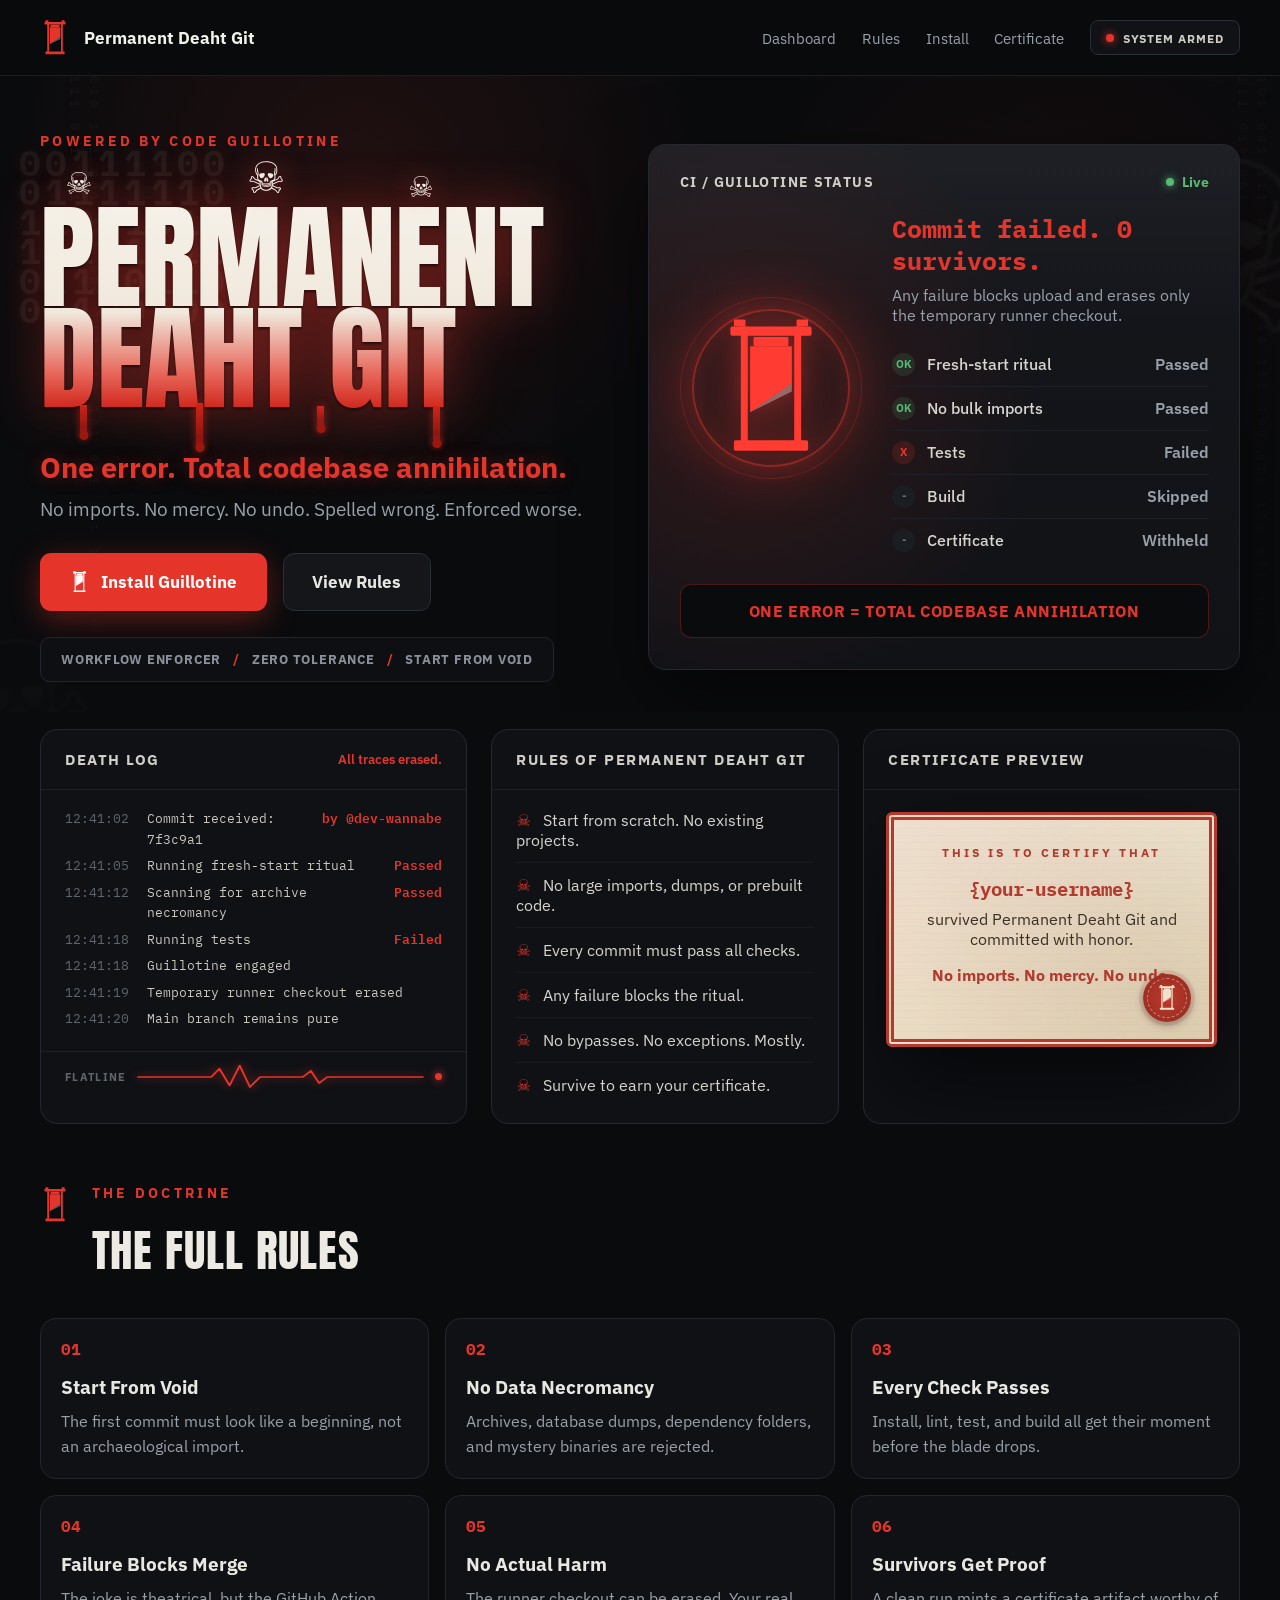
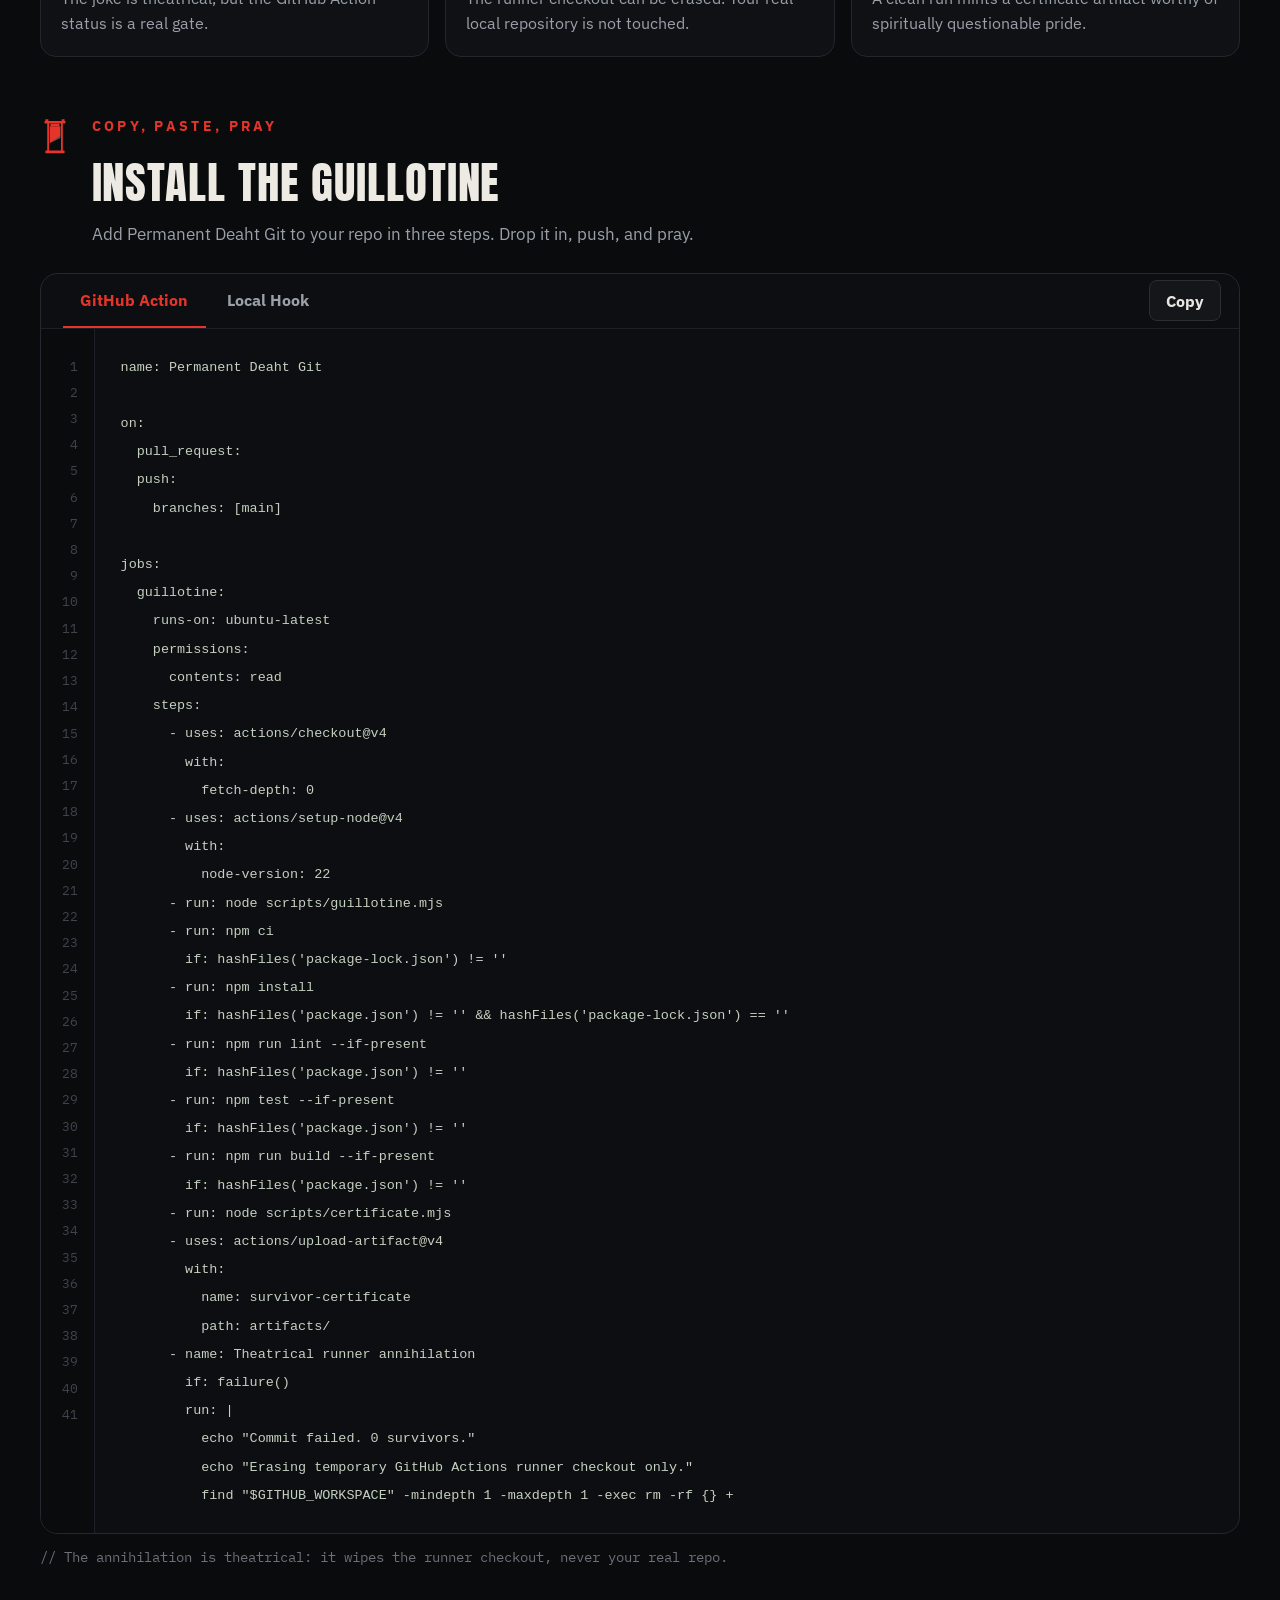
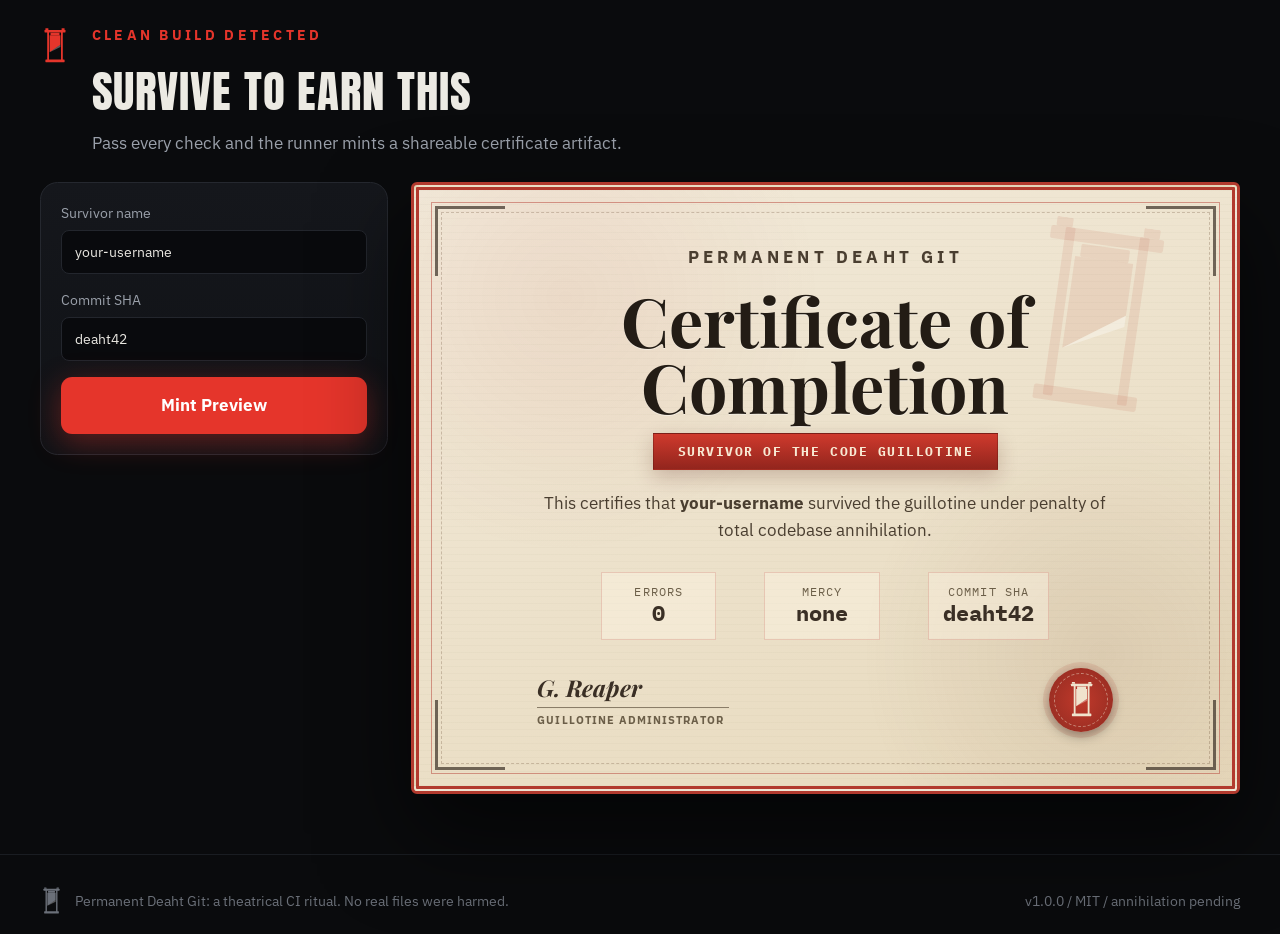
==== commit 511482ee: "Remove visible social preview section" ====
--- a/index.html
+++ b/index.html
@@ -1299,23 +1299,6 @@
         </div>
       </section>
 
-      <section class="section social-section" id="social">
-        <div class="section-title">
-          <svg class="guillotine-mark" aria-hidden="true"><use href="#guillotine-icon"></use></svg>
-          <div>
-            <p class="overline">Reddit bait preview</p>
-            <h2>Social Card</h2>
-          </div>
-        </div>
-        <div class="og-card">
-          <div>
-            <p class="armed-label"><span class="live-dot"></span>System Armed</p>
-            <h2>Permanent<br>Deaht Git</h2>
-            <p>One error = total codebase annihilation.</p>
-          </div>
-          <span class="og-emblem" aria-hidden="true"><svg class="og-emblem-icon"><use href="#guillotine-icon"></use></svg></span>
-        </div>
-      </section>
     </main>
 
     <footer class="site-footer">
